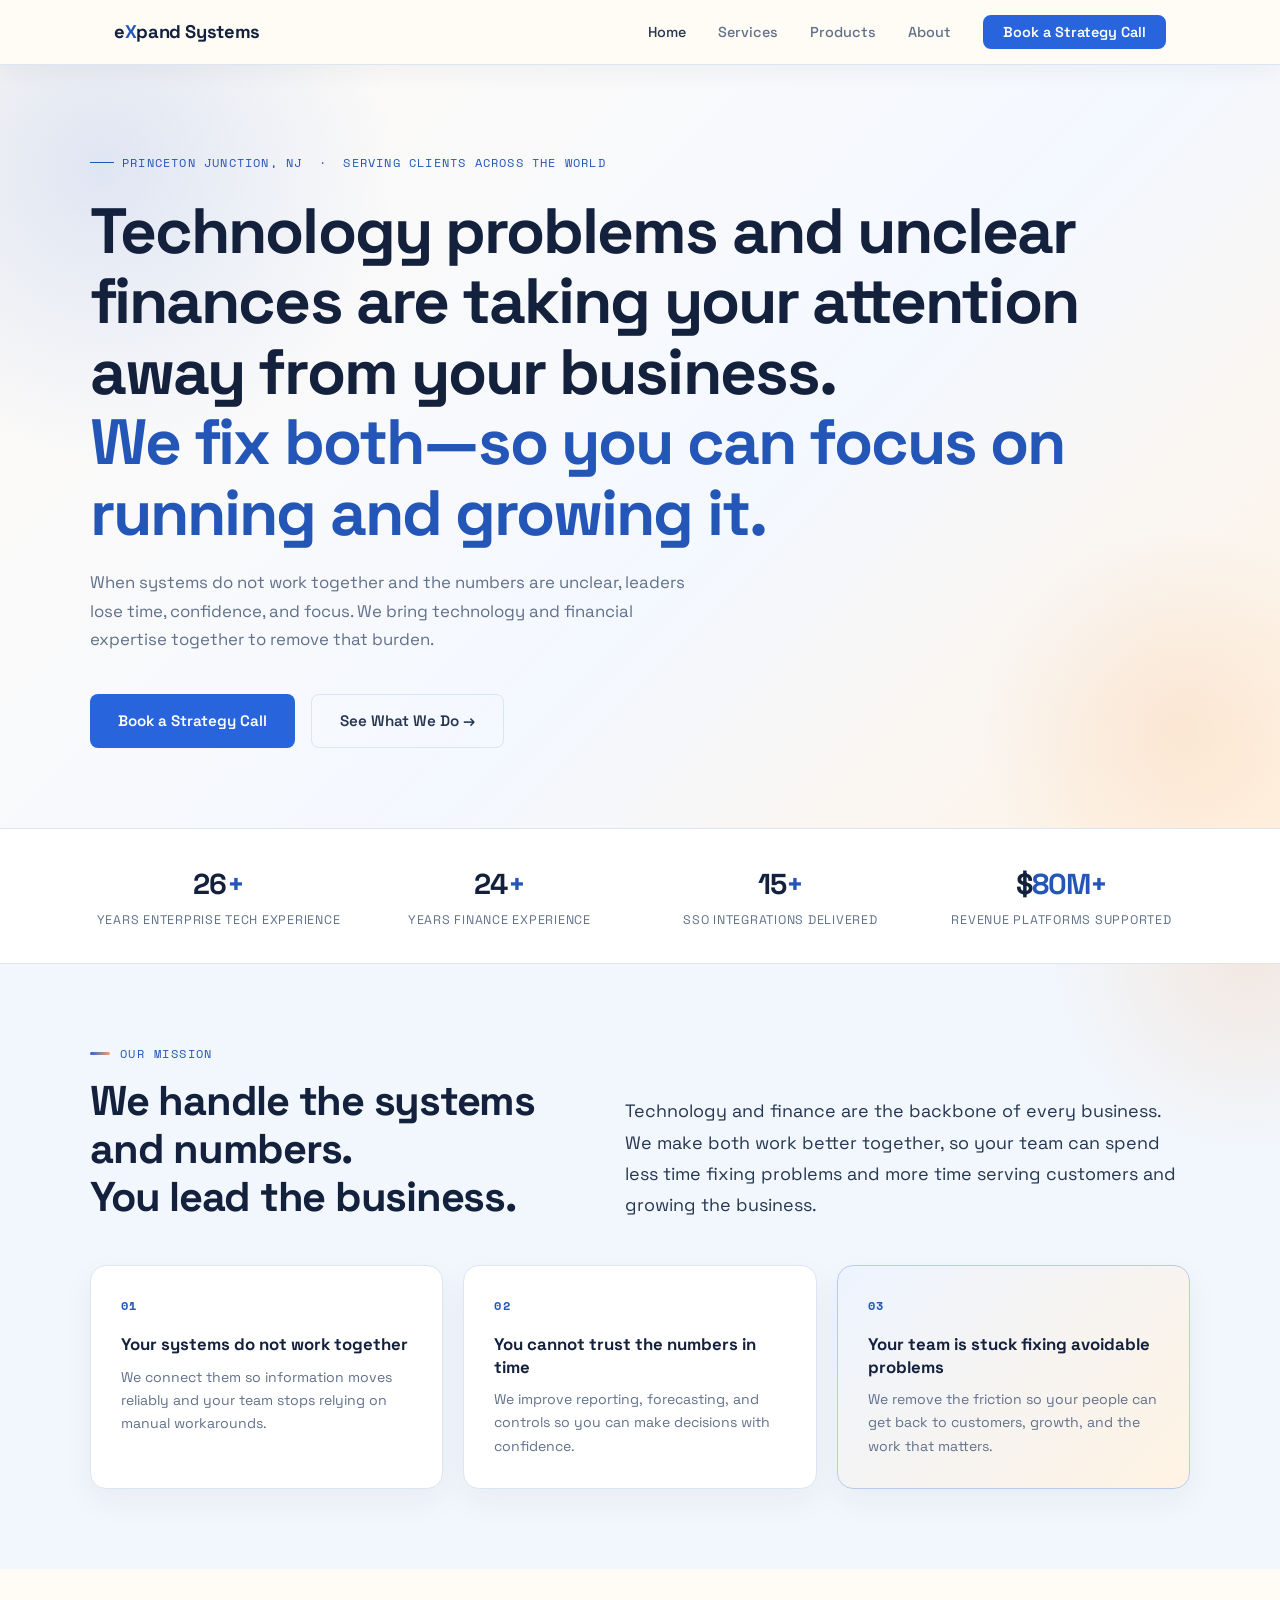
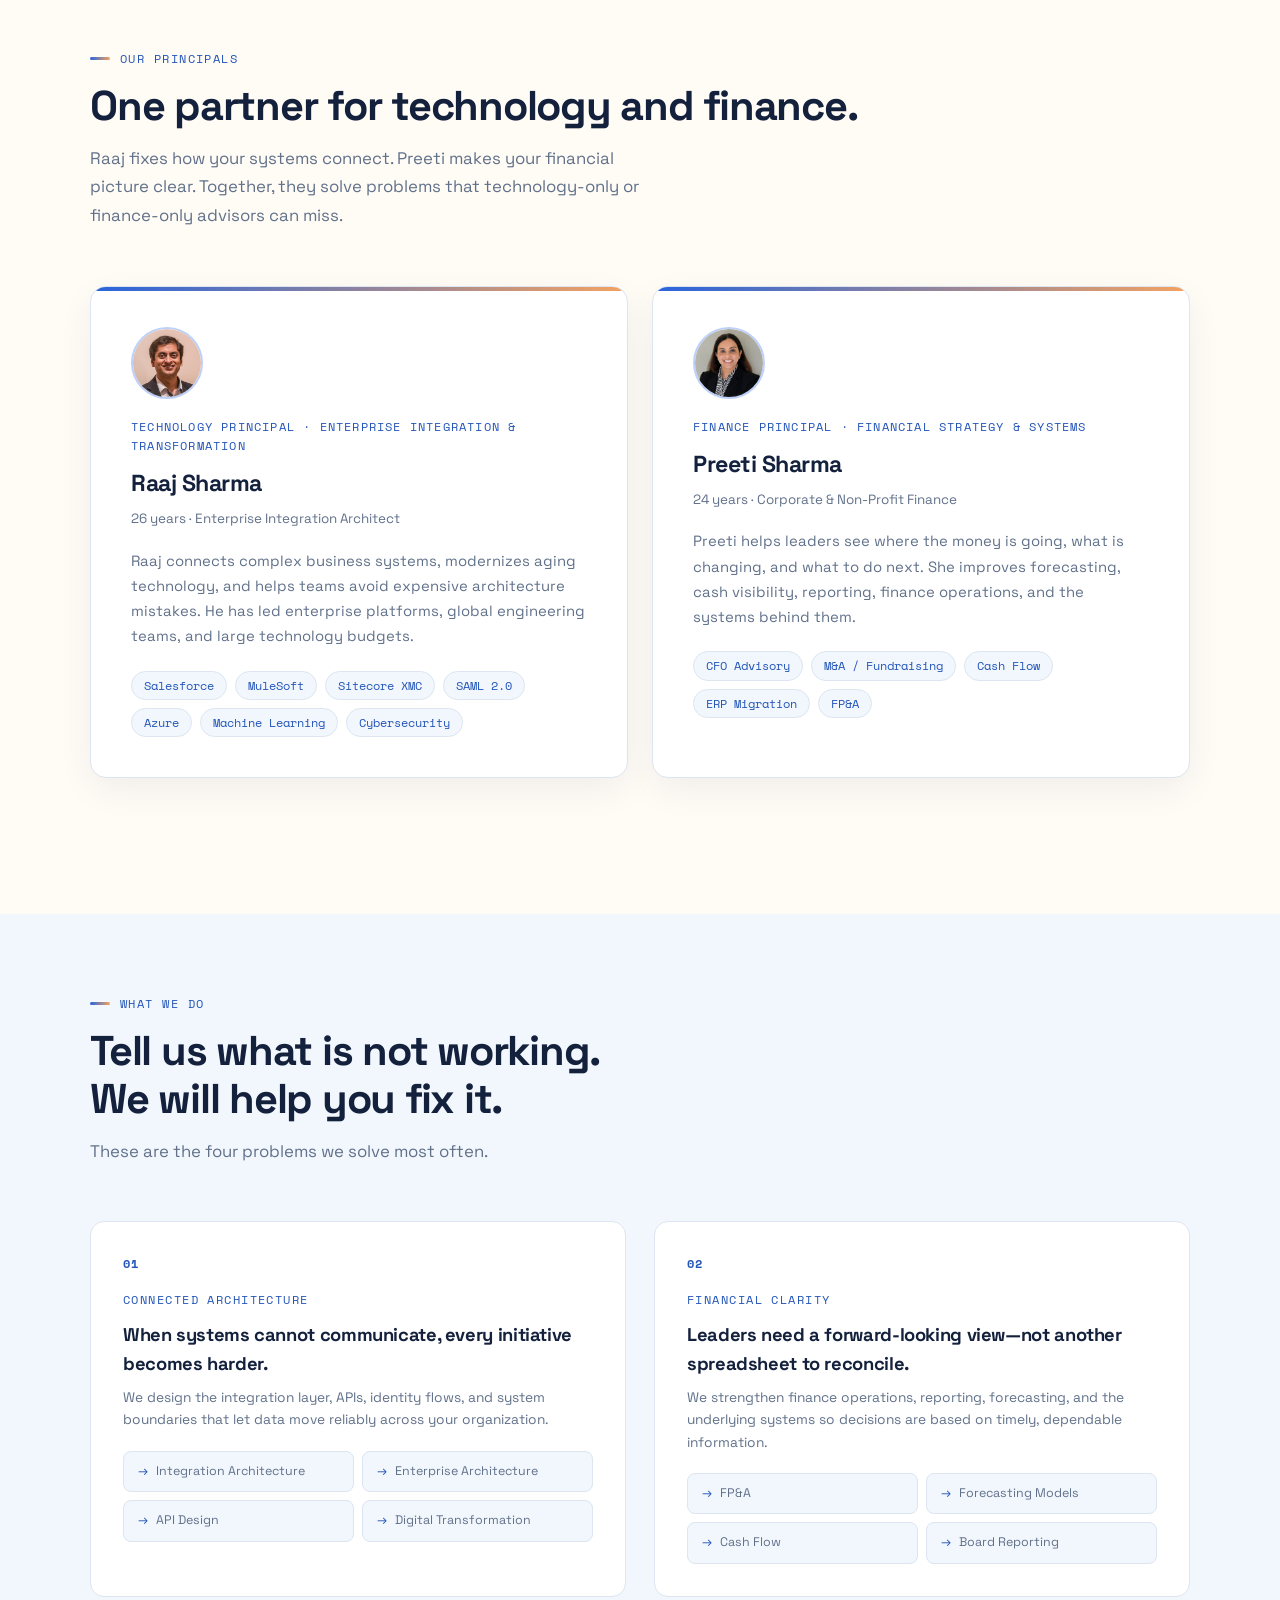
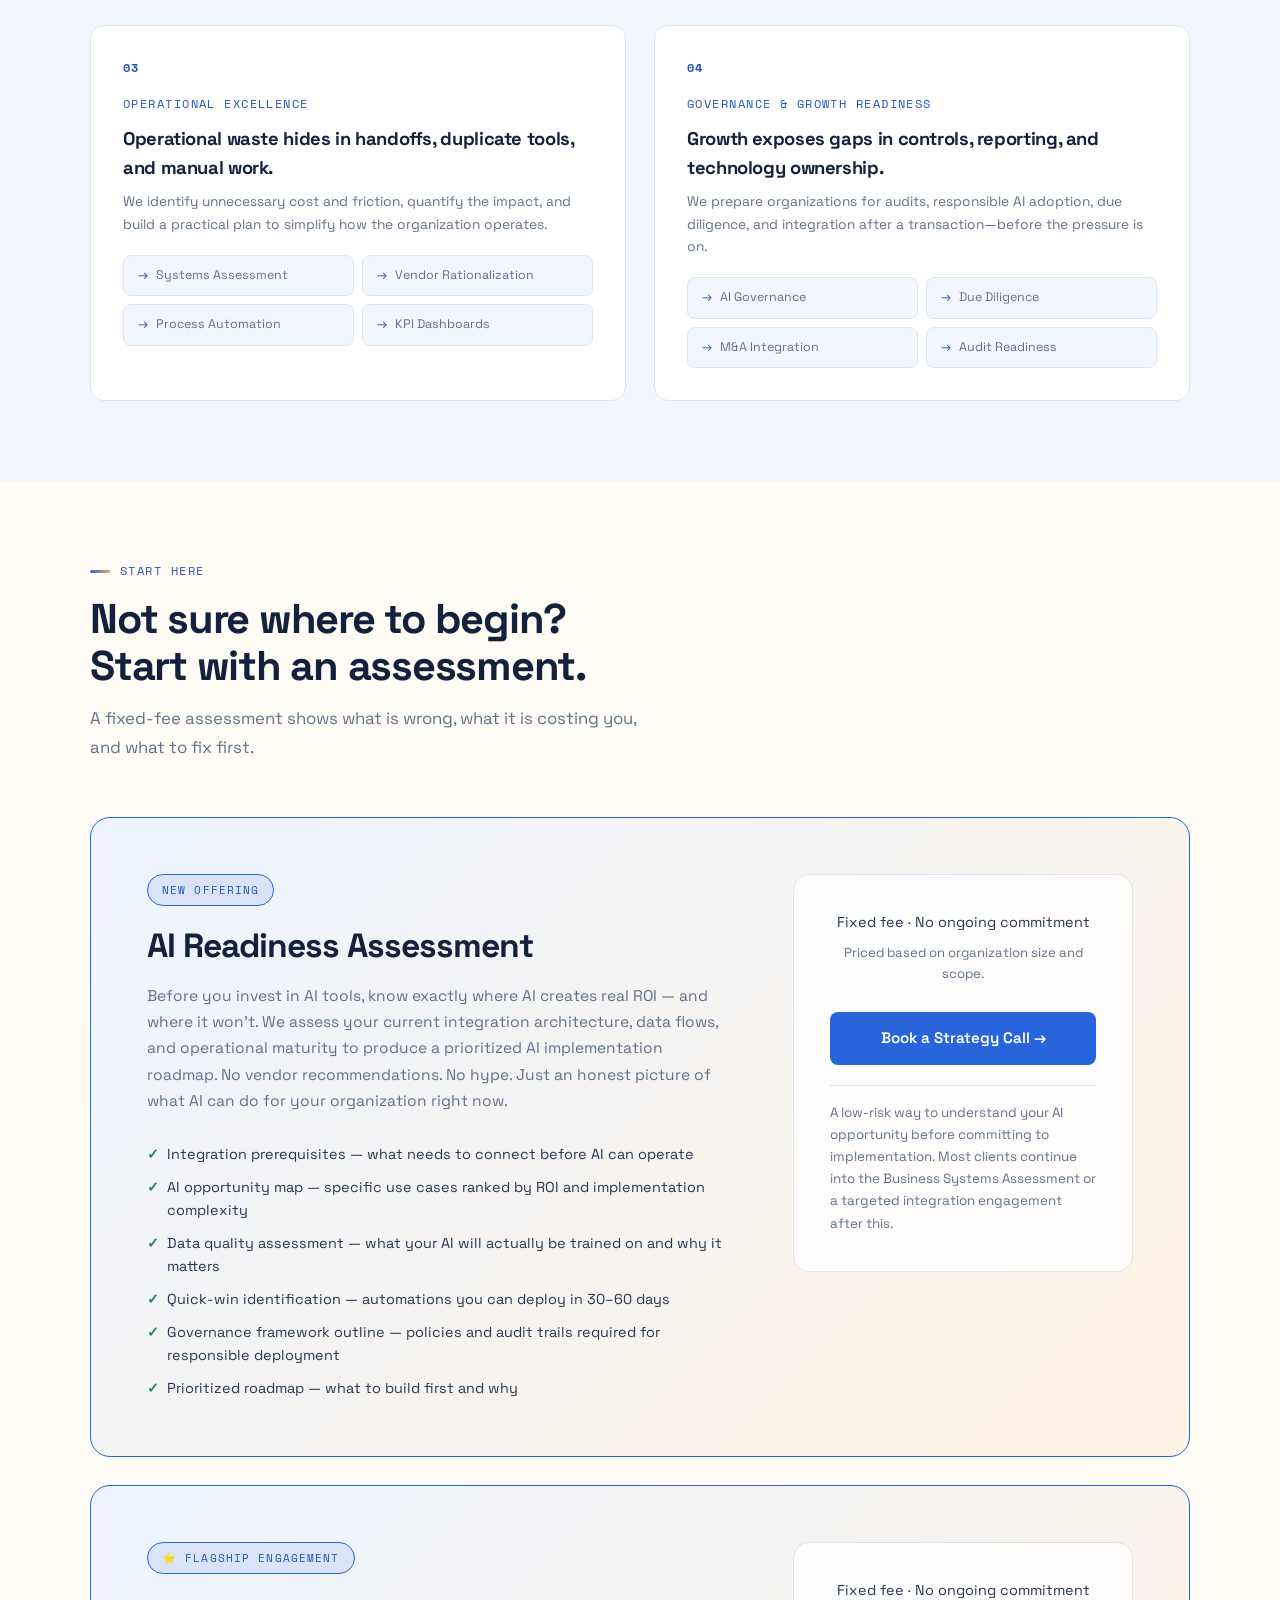
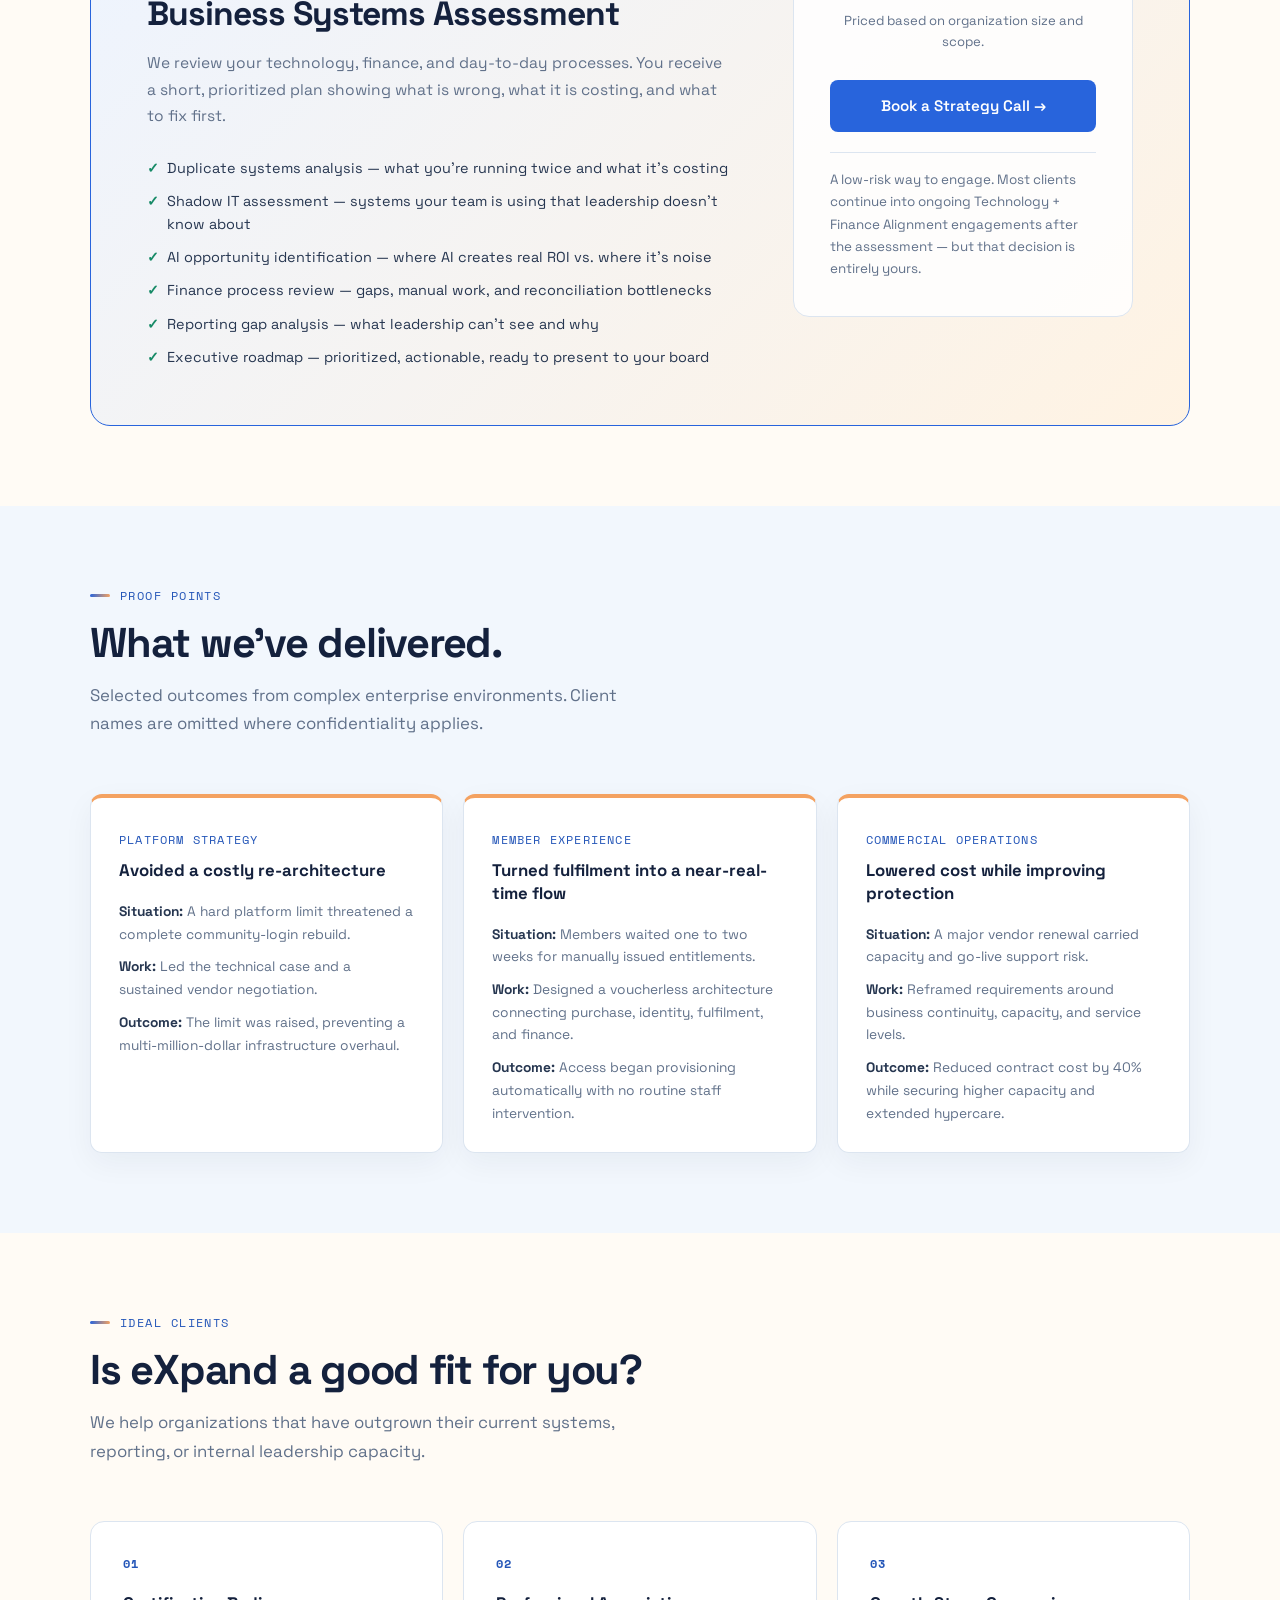
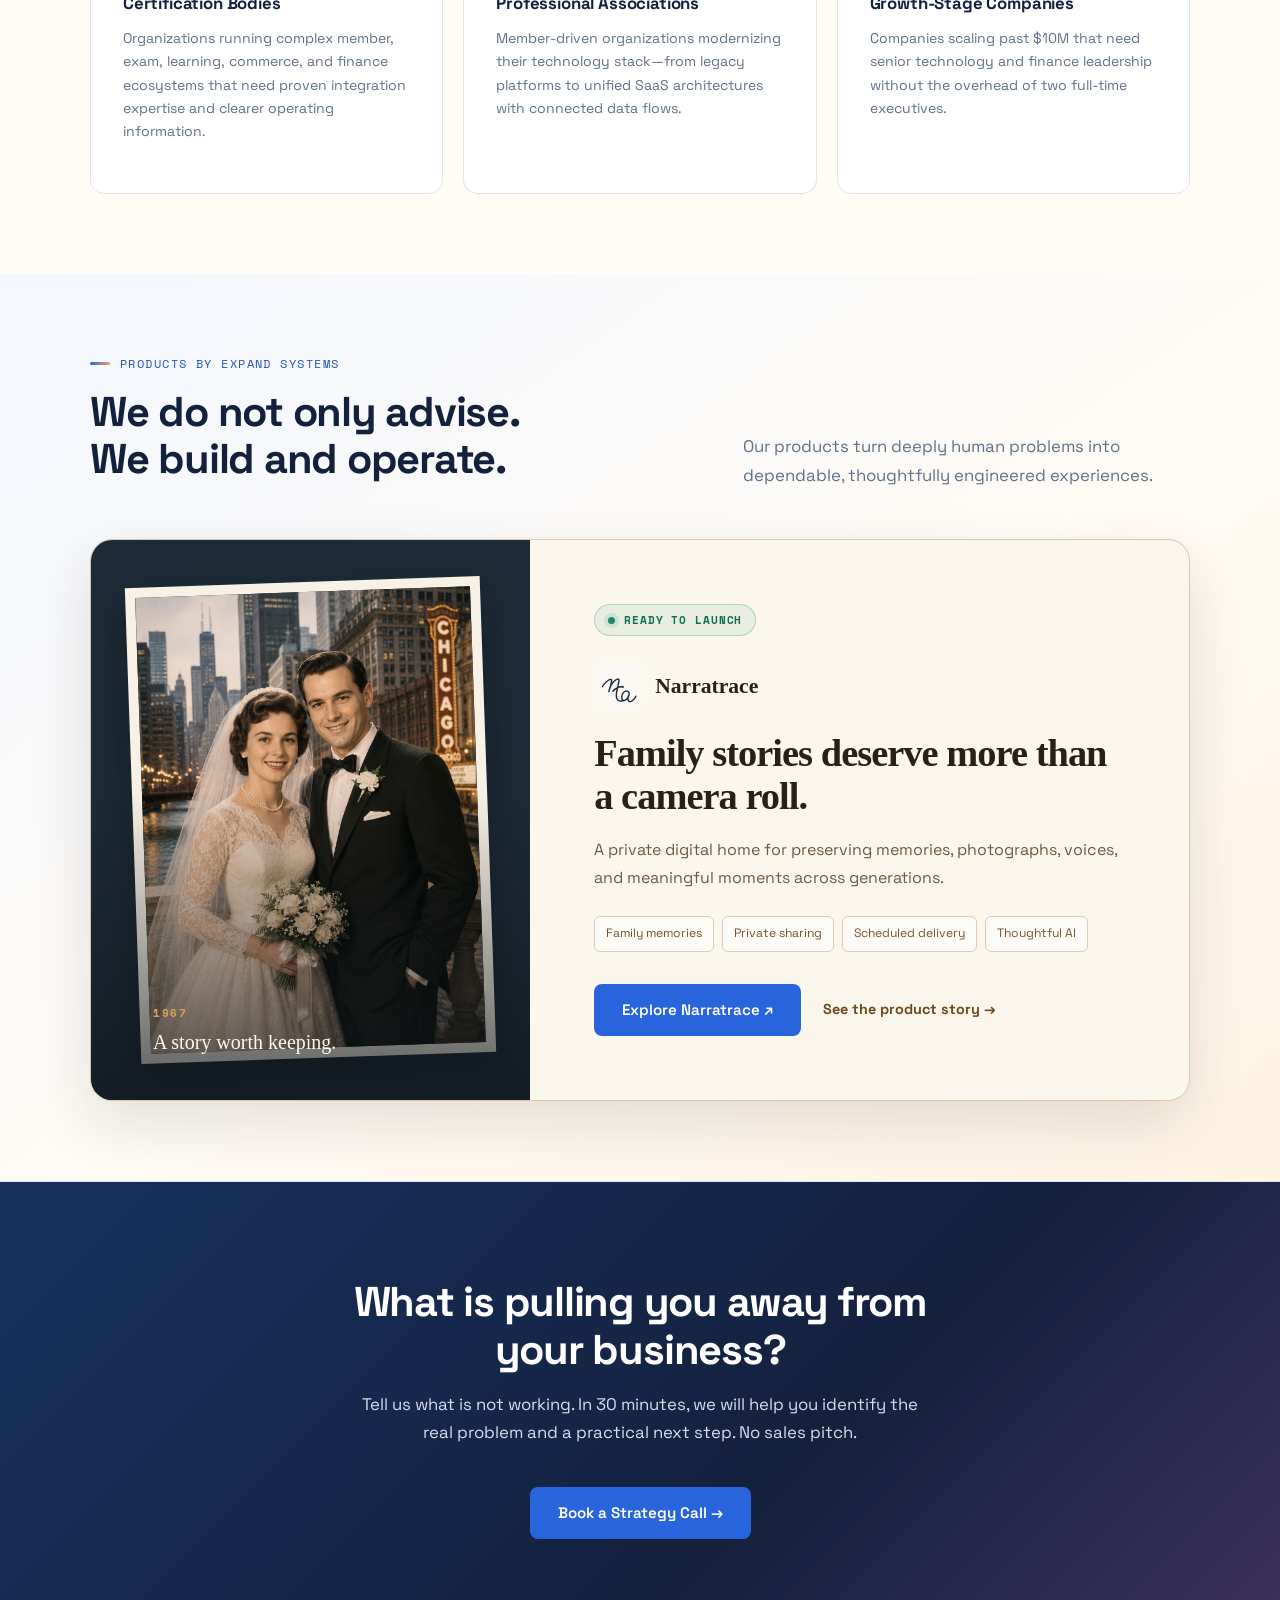
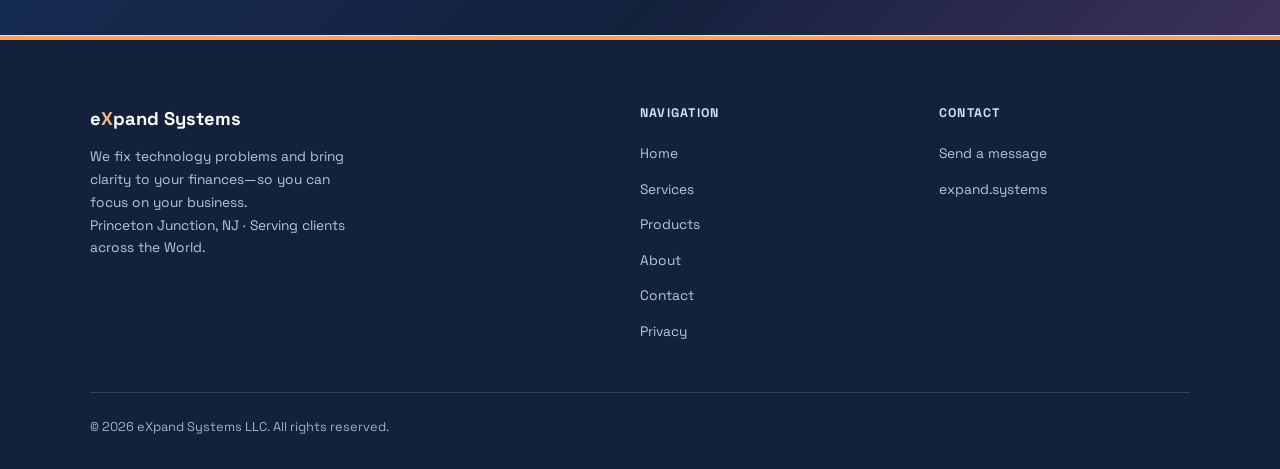
==== index.html @ 39ef9d9c "Add Narratrace product showcase" ====
<!DOCTYPE html>
<html lang="en">
<head>
  <meta charset="UTF-8" />
  <meta name="viewport" content="width=device-width, initial-scale=1.0" />
  <title>eXpand Systems — Technology + Finance. Systems that work.</title>
  <meta name="description" content="Disconnected technology and unclear finances cost time, money, and focus. eXpand Systems fixes both so you can run and grow your business." />
  <link rel="canonical" href="https://expand.systems/" />
  <link rel="icon" type="image/png" href="images/favicon.png" />
  <meta property="og:type" content="website" />
  <meta property="og:url" content="https://expand.systems/" />
  <meta property="og:title" content="eXpand Systems — Technology + Finance. Systems that work." />
  <meta property="og:description" content="We strengthen the technology and financial backbone of your organization so you can focus on what your business does best." />
  <meta property="og:image" content="https://expand.systems/images/og-expand-systems.png" />
  <meta name="twitter:card" content="summary_large_image" />
  <meta name="twitter:title" content="eXpand Systems — Technology + Finance. Systems that work." />
  <meta name="twitter:description" content="We strengthen the technology and financial backbone of your organization so you can focus on what your business does best." />
  <meta name="twitter:image" content="https://expand.systems/images/og-expand-systems.png" />
  <link rel="preconnect" href="https://fonts.googleapis.com" />
  <link rel="preconnect" href="https://fonts.gstatic.com" crossorigin />
  <link href="https://fonts.googleapis.com/css2?family=Space+Grotesk:wght@300;400;500;600;700&family=Space+Mono:wght@400;700&display=swap" rel="stylesheet" />
  <link rel="stylesheet" href="style.css?v=20260803a" />
</head>
<body>

<!-- Nav -->
<nav>
  <div class="nav-inner">
    <a href="index.html" class="nav-logo">e<span>X</span>pand Systems</a>
    <ul class="nav-links" id="navLinks">
      <li><a href="index.html" class="active">Home</a></li>
      <li><a href="services.html">Services</a></li>
      <li><a href="products.html">Products</a></li>
      <li><a href="about.html">About</a></li>
      <li><a href="contact.html" class="nav-cta">Book a Strategy Call</a></li>
    </ul>
    <button class="nav-toggle" id="navToggle" type="button" aria-label="Open navigation" aria-expanded="false" aria-controls="navLinks"><span></span><span></span><span></span></button>
  </div>
</nav>

<!-- Hero -->
<section class="hero">
  <div class="hero-inner">
    <div class="hero-eyebrow">Princeton Junction, NJ &nbsp;·&nbsp; Serving clients across the World</div>
    <h1>Technology problems and unclear finances are taking your attention away from your business.<br><span class="accent">We fix both—so you can focus on running and growing it.</span></h1>
    <p class="hero-sub">
      When systems do not work together and the numbers are unclear, leaders lose time, confidence, and focus. We bring technology and financial expertise together to remove that burden.
    </p>
    <div class="hero-actions">
      <a href="contact.html" class="btn btn-primary">Book a Strategy Call</a>
      <a href="services.html" class="btn btn-outline">See What We Do →</a>
    </div>
  </div>
</section>

<!-- Stats -->
<div class="stats-bar">
  <div class="stats-inner">
    <div>
      <span class="stat-num">26<span>+</span></span>
      <span class="stat-label">Years Enterprise Tech Experience</span>
    </div>
    <div>
      <span class="stat-num">24<span>+</span></span>
      <span class="stat-label">Years Finance Experience</span>
    </div>
    <div>
      <span class="stat-num">15<span>+</span></span>
      <span class="stat-label">SSO Integrations Delivered</span>
    </div>
    <div>
      <span class="stat-num">$<span>80M+</span></span>
      <span class="stat-label">Revenue Platforms Supported</span>
    </div>
  </div>
</div>

<!-- Mission -->
<section class="section section-alt mission-section">
  <div class="container">
    <div class="mission-intro">
      <div>
        <div class="section-label">Our Mission</div>
        <h2 class="section-title">We handle the systems and numbers.<br>You lead the business.</h2>
      </div>
      <p class="mission-statement">Technology and finance are the backbone of every business. We make both work better together, so your team can spend less time fixing problems and more time serving customers and growing the business.</p>
    </div>

    <div class="mission-grid">
      <article class="mission-card">
        <span class="mission-number">01</span>
        <h3>Your systems do not work together</h3>
        <p>We connect them so information moves reliably and your team stops relying on manual workarounds.</p>
      </article>
      <article class="mission-card">
        <span class="mission-number">02</span>
        <h3>You cannot trust the numbers in time</h3>
        <p>We improve reporting, forecasting, and controls so you can make decisions with confidence.</p>
      </article>
      <article class="mission-card mission-card--outcome">
        <span class="mission-number">03</span>
        <h3>Your team is stuck fixing avoidable problems</h3>
        <p>We remove the friction so your people can get back to customers, growth, and the work that matters.</p>
      </article>
    </div>
  </div>
</section>

<!-- Who We Are -->
<section class="section">
  <div class="container">
    <div class="section-label">Our Principals</div>
    <h2 class="section-title">One partner for technology and finance.</h2>
    <p class="section-sub">Raaj fixes how your systems connect. Preeti makes your financial picture clear. Together, they solve problems that technology-only or finance-only advisors can miss.</p>

    <div class="principals-grid">
      <div class="principal-card">
        <img src="images/HS1.jpg" alt="Raaj Sharma" style="width:72px;height:72px;border-radius:50%;object-fit:cover;object-position:center top;border:2px solid rgba(37,99,235,0.3);margin-bottom:18px;display:block;" />
        <div class="principal-role">Technology Principal · Enterprise Integration &amp; Transformation</div>
        <div class="principal-name">Raaj Sharma</div>
        <div class="principal-years">26 years · Enterprise Integration Architect</div>
        <p class="principal-bio">
          Raaj connects complex business systems, modernizes aging technology, and helps teams avoid expensive architecture mistakes. He has led enterprise platforms, global engineering teams, and large technology budgets.
        </p>
        <div class="principal-tags">
          <span class="tag">Salesforce</span>
          <span class="tag">MuleSoft</span>
          <span class="tag">Sitecore XMC</span>
          <span class="tag">SAML 2.0</span>
          <span class="tag">Azure</span>
          <span class="tag">Machine Learning</span>
          <span class="tag">Cybersecurity</span>
        </div>
      </div>

      <div class="principal-card">
        <img src="images/Preeti.jpg" alt="Preeti Sharma" style="width:72px;height:72px;border-radius:50%;object-fit:cover;object-position:center top;border:2px solid rgba(37,99,235,0.3);margin-bottom:18px;display:block;" />
        <div class="principal-role">Finance Principal · Financial Strategy &amp; Systems</div>
        <div class="principal-name">Preeti Sharma</div>
        <div class="principal-years">24 years · Corporate &amp; Non-Profit Finance</div>
        <p class="principal-bio">
          Preeti helps leaders see where the money is going, what is changing, and what to do next. She improves forecasting, cash visibility, reporting, finance operations, and the systems behind them.
        </p>
        <div class="principal-tags">
          <span class="tag">CFO Advisory</span>
          <span class="tag">M&amp;A / Fundraising</span>
          <span class="tag">Cash Flow</span>
          <span class="tag">ERP Migration</span>
          <span class="tag">FP&amp;A</span>
        </div>
      </div>
    </div>
  </div>
</section>

<!-- Services -->
<section class="section section-alt">
  <div class="container">
    <div class="section-label">What We Do</div>
    <h2 class="section-title">Tell us what is not working.<br>We will help you fix it.</h2>
    <p class="section-sub">These are the four problems we solve most often.</p>

    <div class="services-grid services-grid--2col">
      <div class="service-card">
        <div class="service-icon service-index">01</div>
        <div class="service-category-label">Connected Architecture</div>
        <div class="service-category-title">When systems cannot communicate, every initiative becomes harder.</div>
        <p class="service-category-desc">We design the integration layer, APIs, identity flows, and system boundaries that let data move reliably across your organization.</p>
        <div class="service-sub-items">
          <div class="service-sub-item">Integration Architecture</div>
          <div class="service-sub-item">Enterprise Architecture</div>
          <div class="service-sub-item">API Design</div>
          <div class="service-sub-item">Digital Transformation</div>
        </div>
      </div>

      <div class="service-card">
        <div class="service-icon service-index">02</div>
        <div class="service-category-label">Financial Clarity</div>
        <div class="service-category-title">Leaders need a forward-looking view—not another spreadsheet to reconcile.</div>
        <p class="service-category-desc">We strengthen finance operations, reporting, forecasting, and the underlying systems so decisions are based on timely, dependable information.</p>
        <div class="service-sub-items">
          <div class="service-sub-item">FP&amp;A</div>
          <div class="service-sub-item">Forecasting Models</div>
          <div class="service-sub-item">Cash Flow</div>
          <div class="service-sub-item">Board Reporting</div>
        </div>
      </div>

      <div class="service-card">
        <div class="service-icon service-index">03</div>
        <div class="service-category-label">Operational Excellence</div>
        <div class="service-category-title">Operational waste hides in handoffs, duplicate tools, and manual work.</div>
        <p class="service-category-desc">We identify unnecessary cost and friction, quantify the impact, and build a practical plan to simplify how the organization operates.</p>
        <div class="service-sub-items">
          <div class="service-sub-item">Systems Assessment</div>
          <div class="service-sub-item">Vendor Rationalization</div>
          <div class="service-sub-item">Process Automation</div>
          <div class="service-sub-item">KPI Dashboards</div>
        </div>
      </div>

      <div class="service-card">
        <div class="service-icon service-index">04</div>
        <div class="service-category-label">Governance &amp; Growth Readiness</div>
        <div class="service-category-title">Growth exposes gaps in controls, reporting, and technology ownership.</div>
        <p class="service-category-desc">We prepare organizations for audits, responsible AI adoption, due diligence, and integration after a transaction—before the pressure is on.</p>
        <div class="service-sub-items">
          <div class="service-sub-item">AI Governance</div>
          <div class="service-sub-item">Due Diligence</div>
          <div class="service-sub-item">M&amp;A Integration</div>
          <div class="service-sub-item">Audit Readiness</div>
        </div>
      </div>
    </div>
  </div>
</section>

<!-- Flagship Services -->
<section class="section">
  <div class="container">
    <div class="section-label">Start Here</div>
    <h2 class="section-title">Not sure where to begin?<br>Start with an assessment.</h2>
    <p class="section-sub">A fixed-fee assessment shows what is wrong, what it is costing you, and what to fix first.</p>

    <!-- AI Readiness Assessment -->
    <div class="flagship-card" style="margin-bottom: 28px;">
      <div>
        <div class="flagship-badge">New Offering</div>
        <div class="flagship-title">AI Readiness Assessment</div>
        <p class="flagship-desc">Before you invest in AI tools, know exactly where AI creates real ROI — and where it won't. We assess your current integration architecture, data flows, and operational maturity to produce a prioritized AI implementation roadmap. No vendor recommendations. No hype. Just an honest picture of what AI can do for your organization right now.</p>
        <ul class="flagship-deliverables">
          <li>Integration prerequisites — what needs to connect before AI can operate</li>
          <li>AI opportunity map — specific use cases ranked by ROI and implementation complexity</li>
          <li>Data quality assessment — what your AI will actually be trained on and why it matters</li>
          <li>Quick-win identification — automations you can deploy in 30–60 days</li>
          <li>Governance framework outline — policies and audit trails required for responsible deployment</li>
          <li>Prioritized roadmap — what to build first and why</li>
        </ul>
      </div>
      <div class="flagship-cta-box">
        <div class="flagship-price-label" style="font-size:.9rem;margin-bottom:8px;color:var(--text);">Fixed fee · No ongoing commitment</div>
        <div class="flagship-price-label" style="margin-bottom:28px;">Priced based on organization size and scope.</div>
        <a href="contact.html" class="btn btn-primary" style="width:100%;justify-content:center;">Book a Strategy Call →</a>
        <p class="flagship-purpose">A low-risk way to understand your AI opportunity before committing to implementation. Most clients continue into the Business Systems Assessment or a targeted integration engagement after this.</p>
      </div>
    </div>

    <!-- Business Systems Assessment -->
    <div class="flagship-card">
      <div>
        <div class="flagship-badge">⭐ Flagship Engagement</div>
        <div class="flagship-title">Business Systems Assessment</div>
        <p class="flagship-desc">We review your technology, finance, and day-to-day processes. You receive a short, prioritized plan showing what is wrong, what it is costing, and what to fix first.</p>
        <ul class="flagship-deliverables">
          <li>Duplicate systems analysis — what you're running twice and what it's costing</li>
          <li>Shadow IT assessment — systems your team is using that leadership doesn't know about</li>
          <li>AI opportunity identification — where AI creates real ROI vs. where it's noise</li>
          <li>Finance process review — gaps, manual work, and reconciliation bottlenecks</li>
          <li>Reporting gap analysis — what leadership can't see and why</li>
          <li>Executive roadmap — prioritized, actionable, ready to present to your board</li>
        </ul>
      </div>
      <div class="flagship-cta-box">
        <div class="flagship-price-label" style="font-size:.9rem;margin-bottom:8px;color:var(--text);">Fixed fee · No ongoing commitment</div>
        <div class="flagship-price-label" style="margin-bottom:28px;">Priced based on organization size and scope.</div>
        <a href="contact.html" class="btn btn-primary" style="width:100%;justify-content:center;">Book a Strategy Call →</a>
        <p class="flagship-purpose">A low-risk way to engage. Most clients continue into ongoing Technology + Finance Alignment engagements after the assessment — but that decision is entirely yours.</p>
      </div>
    </div>
  </div>
</section>

<!-- Proof Points -->
<section class="section section-alt">
  <div class="container">
    <div class="section-label">Proof Points</div>
    <h2 class="section-title">What we've delivered.</h2>
    <p class="section-sub">Selected outcomes from complex enterprise environments. Client names are omitted where confidentiality applies.</p>

    <div class="case-study-grid">
      <article class="case-study">
        <span class="case-label">Platform Strategy</span>
        <h3>Avoided a costly re-architecture</h3>
        <p><strong>Situation:</strong> A hard platform limit threatened a complete community-login rebuild.</p>
        <p><strong>Work:</strong> Led the technical case and a sustained vendor negotiation.</p>
        <p><strong>Outcome:</strong> The limit was raised, preventing a multi-million-dollar infrastructure overhaul.</p>
      </article>
      <article class="case-study">
        <span class="case-label">Member Experience</span>
        <h3>Turned fulfilment into a near-real-time flow</h3>
        <p><strong>Situation:</strong> Members waited one to two weeks for manually issued entitlements.</p>
        <p><strong>Work:</strong> Designed a voucherless architecture connecting purchase, identity, fulfilment, and finance.</p>
        <p><strong>Outcome:</strong> Access began provisioning automatically with no routine staff intervention.</p>
      </article>
      <article class="case-study">
        <span class="case-label">Commercial Operations</span>
        <h3>Lowered cost while improving protection</h3>
        <p><strong>Situation:</strong> A major vendor renewal carried capacity and go-live support risk.</p>
        <p><strong>Work:</strong> Reframed requirements around business continuity, capacity, and service levels.</p>
        <p><strong>Outcome:</strong> Reduced contract cost by 40% while securing higher capacity and extended hypercare.</p>
      </article>
    </div>
  </div>
</section>

<!-- Who We Work With -->
<section class="section">
  <div class="container">
    <div class="section-label">Ideal Clients</div>
    <h2 class="section-title">Is eXpand a good fit for you?</h2>
    <p class="section-sub">We help organizations that have outgrown their current systems, reporting, or internal leadership capacity.</p>

    <div class="services-grid">
      <div class="service-card">
        <div class="service-icon service-index">01</div>
        <div class="service-title">Certification Bodies</div>
        <p class="service-desc">Organizations running complex member, exam, learning, commerce, and finance ecosystems that need proven integration expertise and clearer operating information.</p>
      </div>
      <div class="service-card">
        <div class="service-icon service-index">02</div>
        <div class="service-title">Professional Associations</div>
        <p class="service-desc">Member-driven organizations modernizing their technology stack—from legacy platforms to unified SaaS architectures with connected data flows.</p>
      </div>
      <div class="service-card">
        <div class="service-icon service-index">03</div>
        <div class="service-title">Growth-Stage Companies</div>
        <p class="service-desc">Companies scaling past $10M that need senior technology and finance leadership without the overhead of two full-time executives.</p>
      </div>
    </div>
  </div>
</section>

<!-- Products -->
<section class="section product-preview-section">
  <div class="container">
    <div class="product-preview-heading">
      <div>
        <div class="section-label">Products by eXpand Systems</div>
        <h2 class="section-title">We do not only advise.<br>We build and operate.</h2>
      </div>
      <p class="section-sub">Our products turn deeply human problems into dependable, thoughtfully engineered experiences.</p>
    </div>
    <article class="narratrace-preview">
      <div class="narratrace-preview-visual" aria-hidden="true">
        <img src="images/narratrace-family-memory.png" alt="" />
        <div class="memory-note"><span>1967</span>A story worth keeping.</div>
      </div>
      <div class="narratrace-preview-copy">
        <div class="product-status"><span></span>Ready to launch</div>
        <div class="narratrace-lockup"><img src="images/narratrace-brand-mark.png" alt="" /><span>Narratrace</span></div>
        <h3>Family stories deserve more than a camera roll.</h3>
        <p>A private digital home for preserving memories, photographs, voices, and meaningful moments across generations.</p>
        <div class="product-tags"><span>Family memories</span><span>Private sharing</span><span>Scheduled delivery</span><span>Thoughtful AI</span></div>
        <div class="product-actions">
          <a class="btn btn-primary" href="https://www.getnarratrace.com/" target="_blank" rel="noopener noreferrer">Explore Narratrace ↗</a>
          <a class="product-story-link" href="products.html">See the product story →</a>
        </div>
      </div>
    </article>
  </div>
</section>

<!-- CTA -->
<section class="cta-band">
  <div class="container">
    <h2 class="section-title">What is pulling you away from your business?</h2>
    <p class="section-sub">Tell us what is not working. In 30 minutes, we will help you identify the real problem and a practical next step. No sales pitch.</p>
    <a href="contact.html" class="btn btn-primary">Book a Strategy Call →</a>
  </div>
</section>

<!-- Footer -->
<footer>
  <div class="container">
    <div class="footer-grid">
      <div class="footer-brand">
        <div class="footer-logo">e<span>X</span>pand Systems</div>
        <p>We fix technology problems and bring clarity to your finances—so you can focus on your business.<br>Princeton Junction, NJ · Serving clients across the World.</p>
      </div>
      <div class="footer-col">
        <h3>Navigation</h3>
        <ul>
          <li><a href="index.html">Home</a></li>
          <li><a href="services.html">Services</a></li>
          <li><a href="products.html">Products</a></li>
          <li><a href="about.html">About</a></li>
          <li><a href="contact.html">Contact</a></li>
          <li><a href="privacy.html">Privacy</a></li>
        </ul>
      </div>
      <div class="footer-col">
        <h3>Contact</h3>
        <ul>
          <li><a href="contact.html">Send a message</a></li>
          <li><a href="https://expand.systems">expand.systems</a></li>
        </ul>
      </div>
    </div>
    <div class="footer-bottom">
      <span>© 2026 eXpand Systems LLC. All rights reserved.</span>
    </div>
  </div>
</footer>

<script src="/site.js" defer></script>
</body>
</html>
---- style.css ----
/* ── eXpand Systems — Dark Mode Redesign ── */
@import url('https://fonts.googleapis.com/css2?family=Space+Grotesk:wght@300;400;500;600;700&family=Space+Mono:wght@400;700&display=swap');

:root {
  --bg:         #FFFBF5;
  --bg-card:    #FFFFFF;
  --bg-light:   #F2F7FD;
  --navy:       #14213D;
  --blue:       #2864DC;
  --blue-light: #2456B8;
  --blue-glow:  rgba(40, 100, 220, 0.11);
  --text:       #263650;
  --muted:      #61718A;
  --border:     #DCE5F0;
  --white:      #14213D;
  --green:      #168A66;
  --warm:       #F4A261;
  --warm-light: #FFF1DF;
}

*, *::before, *::after { box-sizing: border-box; margin: 0; padding: 0; }
html { scroll-behavior: smooth; }
body {
  font-family: 'Space Grotesk', sans-serif;
  background: var(--bg);
  color: var(--text);
  font-size: 16px;
  line-height: 1.6;
  -webkit-font-smoothing: antialiased;
}
a { color: var(--blue-light); text-decoration: none; transition: color .2s; }
a:hover { color: var(--white); }
a:focus-visible, button:focus-visible, input:focus-visible, textarea:focus-visible, select:focus-visible { outline: 3px solid var(--blue-light); outline-offset: 3px; }
img { max-width: 100%; display: block; }
ul { list-style: none; }

/* ── Ticker ── */
.ticker-wrap {
  background: var(--bg-card);
  border-bottom: 1px solid var(--border);
  overflow: hidden;
  padding: 10px 0;
  white-space: nowrap;
}
.ticker-track {
  display: inline-flex;
  animation: ticker 50s linear infinite;
}
.ticker-track span {
  display: inline-block;
  padding: 0 28px;
  font-family: 'Space Mono', monospace;
  font-size: .75rem;
  color: var(--blue-light);
  letter-spacing: .04em;
  text-transform: uppercase;
}
.ticker-track span::after { content: '·'; margin-left: 28px; color: var(--border); }
@keyframes ticker { 0% { transform: translateX(0); } 100% { transform: translateX(-50%); } }

/* ── Nav ── */
nav {
  position: sticky; top: 0; z-index: 100;
  background: rgba(255,251,245,.94);
  backdrop-filter: blur(12px);
  border-bottom: 1px solid var(--border);
  box-shadow: 0 6px 24px rgba(20,33,61,.05);
}
.nav-inner {
  max-width: 1100px; margin: 0 auto; padding: 0 24px;
  height: 64px; display: flex; align-items: center; justify-content: space-between;
}
.nav-logo { font-weight: 700; font-size: 1.15rem; color: var(--white); letter-spacing: -.02em; }
.nav-logo span { color: var(--blue-light); }
.nav-links { display: flex; gap: 32px; align-items: center; }
.nav-links a { color: var(--muted); font-size: .9rem; font-weight: 500; }
.nav-links a:hover, .nav-links a.active { color: var(--text); }
.nav-cta { background: var(--blue); color: #FFFFFF !important; padding: 8px 20px; border-radius: 8px; font-weight: 600 !important; }
.nav-cta:hover { background: #1F50B8 !important; color: #FFFFFF !important; }
.nav-toggle { display: none; flex-direction: column; gap: 5px; cursor: pointer; border: 0; background: transparent; padding: 8px; }
.nav-toggle span { display: block; width: 24px; height: 2px; background: var(--text); border-radius: 2px; }

/* ── Hero ── */
.hero {
  min-height: 78vh; display: flex; align-items: center;
  padding: 80px 24px; position: relative; overflow: hidden;
  background: linear-gradient(135deg, #FFFBF5 0%, #F4F8FF 58%, #FFF3E3 100%);
}
.hero::before {
  content: ''; position: absolute; top: -200px; left: -200px;
  width: 600px; height: 600px;
  background: radial-gradient(circle, rgba(40,100,220,.14) 0%, transparent 70%);
  pointer-events: none;
}
.hero::after {
  content: ''; position: absolute; bottom: -100px; right: -100px;
  width: 400px; height: 400px;
  background: radial-gradient(circle, rgba(244,162,97,.17) 0%, transparent 70%);
  pointer-events: none;
}
.hero-inner { max-width: 1100px; margin: 0 auto; width: 100%; position: relative; z-index: 1; }
.hero-eyebrow {
  display: inline-flex; align-items: center; gap: 8px;
  font-family: 'Space Mono', monospace; font-size: .75rem;
  color: var(--blue-light); text-transform: uppercase; letter-spacing: .1em; margin-bottom: 24px;
}
.hero-eyebrow::before { content: ''; display: block; width: 24px; height: 1px; background: var(--blue-light); }
.hero h1 { font-size: clamp(2.4rem,5vw,4rem); font-weight: 700; line-height: 1.1; letter-spacing: -.03em; color: var(--white); margin-bottom: 20px; }
.hero h1 .accent { color: var(--blue-light); }
.hero-typing { font-size: clamp(1rem,2vw,1.3rem); color: var(--muted); margin-bottom: 28px; min-height: 2em; }
.hero-typing .typed { color: var(--blue-light); font-weight: 600; }
.cursor { animation: blink .7s infinite; }
@keyframes blink { 0%,100% { opacity:1; } 50% { opacity:0; } }
.hero-sub { font-size: 1.05rem; color: var(--muted); max-width: 600px; line-height: 1.7; margin-bottom: 40px; }
.hero-actions { display: flex; gap: 16px; flex-wrap: wrap; }

/* ── Buttons ── */
.btn {
  display: inline-flex; align-items: center; gap: 8px;
  padding: 14px 28px; border-radius: 8px; font-weight: 600;
  font-size: .95rem; font-family: 'Space Grotesk', sans-serif;
  cursor: pointer; border: none; transition: all .2s; text-decoration: none;
}
.btn-primary { background: var(--blue); color: #FFFFFF; }
.btn-primary:hover { background: #1F50B8; transform: translateY(-2px); box-shadow: 0 8px 24px rgba(40,100,220,.24); color: #FFFFFF; }
.btn-outline { background: transparent; color: var(--text); border: 1px solid var(--border); }
.btn-outline:hover { border-color: var(--blue-light); color: var(--blue-light); transform: translateY(-2px); }

/* ── Stats Bar ── */
.stats-bar { border-top: 1px solid var(--border); border-bottom: 1px solid var(--border); background: #FFFFFF; padding: 32px 24px; }
.stats-inner { max-width: 1100px; margin: 0 auto; display: grid; grid-template-columns: repeat(4,1fr); gap: 24px; text-align: center; }
.stat-num { font-size: 1.8rem; font-weight: 700; color: var(--white); letter-spacing: -.03em; display: block; }
.stat-num span { color: var(--blue-light); }
.stat-label { font-size: .78rem; color: var(--muted); text-transform: uppercase; letter-spacing: .06em; margin-top: 4px; display: block; }

/* ── Sections ── */
.section { padding: 80px 24px; }
.section-alt { background: var(--bg-light); }
.container { max-width: 1100px; margin: 0 auto; }
.section-label {
  font-family: 'Space Mono', monospace; font-size: .75rem;
  color: var(--blue-light); text-transform: uppercase; letter-spacing: .12em;
  margin-bottom: 14px; display: flex; align-items: center; gap: 10px;
}
.section-label::before { content: ''; display: block; width: 20px; height: 3px; border-radius: 3px; background: linear-gradient(90deg,var(--blue),var(--warm)); }
.section-title { font-size: clamp(1.8rem,3.5vw,2.6rem); font-weight: 700; letter-spacing: -.03em; color: var(--white); margin-bottom: 14px; line-height: 1.15; }
.section-sub { font-size: 1.05rem; color: var(--muted); max-width: 560px; line-height: 1.7; margin-bottom: 56px; }

/* ── Mission ── */
.mission-section { position: relative; overflow: hidden; }
.mission-section::after {
  content: ''; position: absolute; width: 420px; height: 420px; right: -180px; top: -220px;
  border-radius: 50%; background: radial-gradient(circle, rgba(244,162,97,.18), rgba(244,162,97,0) 68%); pointer-events: none;
}
.mission-intro { display: grid; grid-template-columns: .9fr 1.1fr; gap: 72px; align-items: end; margin-bottom: 44px; }
.mission-intro .section-title { margin-bottom: 0; }
.mission-statement { color: var(--text); font-size: 1.12rem; line-height: 1.75; max-width: 610px; }
.mission-grid { display: grid; grid-template-columns: repeat(3,1fr); gap: 20px; position: relative; z-index: 1; }
.mission-card { background: #FFFFFF; border: 1px solid var(--border); border-radius: 16px; padding: 30px; box-shadow: 0 12px 32px rgba(20,33,61,.05); }
.mission-card--outcome { background: linear-gradient(135deg, #EDF4FF 0%, #FFF3E3 100%); border-color: #B8CBEF; }
.mission-number { display: block; font-family: 'Space Mono', monospace; color: var(--blue-light); font-size: .75rem; font-weight: 700; letter-spacing: .1em; margin-bottom: 18px; }
.mission-card h3 { color: var(--white); font-size: 1.05rem; line-height: 1.35; margin-bottom: 10px; }
.mission-card p { color: var(--muted); font-size: .88rem; line-height: 1.65; }

/* ── Principals ── */
.principals-grid { display: grid; grid-template-columns: 1fr 1fr; gap: 24px; margin-bottom: 56px; }
.principal-card {
  background: var(--bg-card); border: 1px solid var(--border); border-radius: 16px; padding: 40px;
  position: relative; overflow: hidden; transition: border-color .2s, transform .2s;
  box-shadow: 0 12px 36px rgba(20,33,61,.06);
}
.principal-card:hover { border-color: var(--blue); transform: translateY(-4px); }
.principal-card::before {
  content: ''; position: absolute; top: 0; left: 0; right: 0;
  height: 4px; background: linear-gradient(90deg, var(--blue), var(--warm));
}
.principal-role { font-family: 'Space Mono', monospace; font-size: .75rem; color: var(--blue-light); text-transform: uppercase; letter-spacing: .1em; margin-bottom: 10px; }
.principal-name { font-size: 1.45rem; font-weight: 700; color: var(--white); letter-spacing: -.02em; margin-bottom: 6px; }
.principal-years { font-size: .84rem; color: var(--muted); margin-bottom: 18px; }
.principal-bio { font-size: .93rem; color: var(--muted); line-height: 1.7; margin-bottom: 22px; }
.principal-tags { display: flex; flex-wrap: wrap; gap: 8px; }
.tag { background: var(--bg-light); border: 1px solid var(--border); color: var(--blue-light); font-size: .75rem; padding: 4px 12px; border-radius: 100px; font-family: 'Space Mono', monospace; }

/* ── Services Grid ── */
.services-grid { display: grid; grid-template-columns: repeat(3,1fr); gap: 20px; }
.services-grid--2col { grid-template-columns: repeat(2,1fr); gap: 28px; }
.services-grid--4col { grid-template-columns: repeat(4,1fr); gap: 16px; }
.service-card {
  background: #FFFFFF; border: 1px solid var(--border); border-radius: 14px; padding: 32px;
  transition: border-color .2s, transform .2s, box-shadow .2s;
}
.service-card:hover { border-color: #9ABAF4; transform: translateY(-4px); box-shadow: 0 16px 40px rgba(20,33,61,.1); }
.service-icon { font-size: 1.8rem; margin-bottom: 16px; }
.service-index, .section-number { font-family: 'Space Mono', monospace; color: var(--blue-light); font-size: .78rem; font-weight: 700; letter-spacing: .08em; }
.section-number { display: inline-flex; align-items: center; justify-content: center; width: 34px; height: 34px; margin-right: 10px; border: 1px solid var(--blue); border-radius: 50%; vertical-align: middle; }
.service-title { font-size: 1.05rem; font-weight: 700; color: var(--white); margin-bottom: 10px; letter-spacing: -.01em; }
.service-desc { font-size: .88rem; color: var(--muted); line-height: 1.65; margin-bottom: 18px; }
.service-items { display: flex; flex-direction: column; gap: 6px; }
.service-items li { font-size: .8rem; color: var(--muted); padding-left: 14px; position: relative; }
.service-items li::before { content: '→'; position: absolute; left: 0; color: var(--blue-light); }

/* ── Flagship Card ── */
.flagship-card {
  background: linear-gradient(135deg, #EDF4FF 0%, #FFF3E3 100%);
  border: 1px solid var(--blue);
  border-radius: 20px; padding: 56px;
  display: grid; grid-template-columns: 1fr 340px; gap: 64px; align-items: start;
}
.flagship-badge {
  display: inline-flex; align-items: center; gap: 8px;
  background: var(--blue-glow); border: 1px solid var(--blue);
  color: var(--blue-light); font-family: 'Space Mono', monospace;
  font-size: .7rem; text-transform: uppercase; letter-spacing: .1em;
  padding: 6px 14px; border-radius: 100px; margin-bottom: 20px;
}
.flagship-title { font-size: clamp(1.6rem,3vw,2.1rem); font-weight: 700; color: var(--white); letter-spacing: -.03em; margin-bottom: 16px; line-height: 1.2; }
.flagship-desc { font-size: .97rem; color: var(--muted); line-height: 1.7; margin-bottom: 28px; }
.flagship-deliverables { display: flex; flex-direction: column; gap: 10px; }
.flagship-deliverables li { font-size: .9rem; color: var(--text); padding-left: 20px; position: relative; }
.flagship-deliverables li::before { content: '✓'; position: absolute; left: 0; color: var(--green); font-weight: 700; }
.flagship-cta-box {
  background: rgba(255,255,255,.86); border: 1px solid var(--border);
  border-radius: 16px; padding: 36px; text-align: center;
}
.flagship-price { font-size: 2.4rem; font-weight: 700; color: var(--white); letter-spacing: -.03em; margin-bottom: 6px; }
.flagship-price-label { font-size: .82rem; color: var(--muted); margin-bottom: 28px; }
.flagship-purpose { font-size: .84rem; color: var(--muted); line-height: 1.65; margin-top: 20px; border-top: 1px solid var(--border); padding-top: 16px; text-align: left; }

/* ── Category service card ── */
.service-category-label { font-family: 'Space Mono', monospace; font-size: .75rem; color: var(--blue-light); text-transform: uppercase; letter-spacing: .12em; margin-bottom: 10px; }
.service-category-title { font-size: 1.15rem; font-weight: 700; color: var(--white); letter-spacing: -.02em; margin-bottom: 8px; }
.service-category-desc { font-size: .86rem; color: var(--muted); line-height: 1.6; margin-bottom: 20px; }
.service-sub-items { display: grid; grid-template-columns: 1fr 1fr; gap: 8px; }
.service-sub-item { background: var(--bg-light); border: 1px solid var(--border); border-radius: 8px; padding: 10px 14px; font-size: .78rem; color: var(--muted); display: flex; align-items: center; gap: 8px; }
.service-sub-item::before { content: '→'; color: var(--blue-light); flex-shrink: 0; }

/* ── Proof ── */
.proof-grid { display: grid; grid-template-columns: repeat(2,1fr); gap: 16px; }
.proof-item { background: var(--bg-card); border: 1px solid var(--border); border-left: 3px solid var(--blue); border-radius: 10px; padding: 24px 28px; font-size: .93rem; color: var(--muted); line-height: 1.6; }
.proof-item strong { color: var(--white); }
.case-study-grid { display: grid; grid-template-columns: repeat(3,1fr); gap: 20px; }
.case-study { background: var(--bg-card); border: 1px solid var(--border); border-top: 4px solid var(--warm); border-radius: 12px; padding: 28px; box-shadow: 0 10px 30px rgba(20,33,61,.05); }
.case-study h3, .leadership-value h3 { color: var(--white); font-size: 1.05rem; line-height: 1.35; margin: 8px 0 18px; }
.case-study p, .leadership-value p { color: var(--muted); font-size: .86rem; line-height: 1.65; margin-bottom: 10px; }
.case-study p:last-child, .leadership-value p:last-child { margin-bottom: 0; }
.case-study strong { color: var(--text); }
.case-label { font-family: 'Space Mono', monospace; color: var(--blue-light); font-size: .75rem; letter-spacing: .1em; text-transform: uppercase; }

/* ── CTA ── */
.cta-band { background: linear-gradient(135deg,#17315E 0%,#14213D 62%,#3D315A 100%); border-top: 1px solid var(--border); border-bottom: 1px solid var(--border); text-align: center; padding: 96px 24px; }
.cta-band .section-title { max-width: 600px; margin: 0 auto 16px; color: #FFFFFF; }
.cta-band .section-sub { margin: 0 auto 40px; color: #D5DEEC; }

/* ── Page Hero ── */
.page-hero { padding: 80px 24px 64px; background: linear-gradient(135deg,#F3F7FF 0%,#FFF8EE 100%); border-bottom: 1px solid var(--border); position: relative; overflow: hidden; }
.page-hero::before { content: ''; position: absolute; top: -150px; left: -150px; width: 400px; height: 400px; background: radial-gradient(circle,rgba(37,99,235,.12) 0%,transparent 70%); pointer-events: none; }
.page-hero .container { position: relative; z-index: 1; }
.page-hero .eyebrow { font-family: 'Space Mono', monospace; font-size: .72rem; color: var(--blue-light); text-transform: uppercase; letter-spacing: .12em; display: block; margin-bottom: 14px; }
.page-hero h1 { font-size: clamp(2rem,4vw,3rem); font-weight: 700; color: var(--white); letter-spacing: -.03em; margin-bottom: 14px; }
.page-hero p { font-size: 1.05rem; color: var(--muted); max-width: 560px; }

/* ── About Page ── */
.about-intro { display: grid; grid-template-columns: 1fr 340px; gap: 64px; align-items: start; margin-bottom: 80px; }
.about-text h2 { font-size: 1.8rem; font-weight: 700; color: var(--white); letter-spacing: -.02em; margin-bottom: 8px; }
.about-title { font-size: .85rem; color: var(--muted); margin-bottom: 24px; display: block; }
.about-text p { font-size: .95rem; color: var(--muted); line-height: 1.75; margin-bottom: 16px; }
.about-photo { border-radius: 18px; overflow: hidden; border: 5px solid #FFFFFF; background: var(--bg-card); min-height: 380px; display: flex; align-items: center; justify-content: center; box-shadow: 0 18px 44px rgba(20,33,61,.13); }
.about-photo img { width: 100%; height: 100%; object-fit: cover; }
.credentials { background: var(--bg-card); border: 1px solid var(--border); border-radius: 12px; padding: 28px; margin-top: 32px; }
.credentials h3 { font-size: 1rem; font-weight: 700; color: var(--white); margin-bottom: 16px; }
.cred-list { display: flex; flex-direction: column; gap: 10px; }
.cred-list li { font-size: .9rem; color: var(--muted); padding-left: 18px; position: relative; }
.cred-list li::before { content: '✓'; position: absolute; left: 0; color: var(--green); font-weight: 700; }
.leadership-value { display: grid; grid-template-columns: repeat(3,1fr); gap: 18px; margin: -28px 0 80px; }
.leadership-value > div { background: var(--bg-card); border: 1px solid var(--border); border-radius: 12px; padding: 24px; box-shadow: 0 10px 26px rgba(20,33,61,.05); }

/* ── Timeline ── */
.timeline { margin-top: 80px; }
.timeline h2 { font-size: 1.5rem; font-weight: 700; color: var(--white); letter-spacing: -.02em; margin-bottom: 40px; }
.timeline-item { display: grid; grid-template-columns: 150px 1fr; gap: 32px; padding-bottom: 40px; position: relative; }
.timeline-item::before { content: ''; position: absolute; top: 8px; left: 142px; bottom: 0; width: 1px; background: var(--border); }
.timeline-item:last-child::before { display: none; }
.timeline-date { font-family: 'Space Mono', monospace; font-size: .75rem; color: var(--blue-light); padding-top: 4px; text-align: right; }
.timeline-content { position: relative; padding-left: 24px; }
.timeline-content::before { content: ''; position: absolute; left: -5px; top: 6px; width: 10px; height: 10px; background: var(--warm); border-radius: 50%; border: 2px solid var(--bg); }
.timeline-content h3 { font-size: 1rem; font-weight: 700; color: var(--white); margin-bottom: 6px; }
.timeline-content p { font-size: .88rem; color: var(--muted); line-height: 1.65; }

/* ── Services Page ── */
.service-detail { background: var(--bg-card); border: 1px solid var(--border); border-radius: 16px; padding: 48px; margin-bottom: 24px; box-shadow: 0 12px 32px rgba(20,33,61,.05); }
.service-detail h2 { font-size: 1.45rem; font-weight: 700; color: var(--white); letter-spacing: -.02em; margin-bottom: 12px; }
.service-detail > p { font-size: .97rem; color: var(--muted); line-height: 1.7; margin-bottom: 32px; }
.service-list { display: grid; grid-template-columns: repeat(2,1fr); gap: 16px; }
.service-list-item { background: var(--bg-light); border: 1px solid var(--border); border-radius: 10px; padding: 20px 24px; }
.service-list-item h4 { font-size: .93rem; font-weight: 700; color: var(--white); margin-bottom: 6px; }
.service-list-item p { font-size: .84rem; color: var(--muted); line-height: 1.6; }

/* ── Contact ── */
.contact-grid { display: grid; grid-template-columns: 1fr 1.4fr; gap: 64px; }
.contact-info h2 { font-size: 1.5rem; font-weight: 700; color: var(--white); letter-spacing: -.02em; margin-bottom: 12px; }
.contact-info > p { font-size: .95rem; color: var(--muted); line-height: 1.7; margin-bottom: 32px; }
.contact-detail { display: flex; align-items: flex-start; gap: 16px; margin-bottom: 20px; }
.contact-icon { font-size: 1.2rem; margin-top: 2px; }
.contact-detail strong { display: block; font-size: .84rem; font-weight: 700; color: var(--white); margin-bottom: 2px; }
.contact-detail span { font-size: .88rem; color: var(--muted); }
.contact-form h3 { font-size: 1.15rem; font-weight: 700; color: var(--white); margin-bottom: 24px; }
.form-group { margin-bottom: 20px; }
.form-group label { display: block; font-size: .84rem; font-weight: 600; color: var(--text); margin-bottom: 8px; }
.form-group input, .form-group textarea, .form-group select {
  width: 100%; background: var(--bg-card); border: 1px solid var(--border);
  border-radius: 8px; padding: 12px 16px; font-family: 'Space Grotesk', sans-serif;
  font-size: .93rem; color: var(--text); transition: border-color .2s; outline: none;
}
.form-group input:focus, .form-group textarea:focus { border-color: var(--blue); }
.form-group textarea { min-height: 140px; resize: vertical; }
.form-submit { width: 100%; justify-content: center; font-size: 1rem; padding: 14px; margin-top: 8px; }
.form-privacy { font-size: .78rem; color: var(--muted); line-height: 1.55; margin-top: 14px; }
.legal-copy { max-width: 760px; }
.legal-copy h2 { color: var(--white); font-size: 1.25rem; margin: 36px 0 10px; }
.legal-copy p { color: var(--muted); line-height: 1.8; margin-bottom: 14px; }
.legal-updated { font-family: 'Space Mono', monospace; color: var(--blue-light) !important; font-size: .78rem; }

/* ── Products ── */
.product-preview-section { background: linear-gradient(145deg,#F3F7FF 0%,#FFFBF5 55%,#FFF3E3 100%); }
.product-preview-heading { display: grid; grid-template-columns: 1.15fr .85fr; gap: 48px; align-items: end; margin-bottom: 42px; }
.product-preview-heading .section-sub { margin: 0 0 8px; }
.narratrace-preview { display: grid; grid-template-columns: minmax(300px,.8fr) 1.2fr; overflow: hidden; border: 1px solid #D7C7AE; border-radius: 22px; background: #FCF7ED; box-shadow: 0 24px 60px rgba(39,32,22,.12); }
.narratrace-preview-visual { position: relative; min-height: 520px; padding: 42px; background: #1D2B38; overflow: hidden; }
.narratrace-preview-visual::after { content: ''; position: absolute; inset: 0; background: linear-gradient(180deg,transparent 45%,rgba(15,22,28,.68)); pointer-events: none; }
.narratrace-preview-visual > img { width: 100%; height: 100%; min-height: 436px; object-fit: cover; object-position: center 28%; border: 10px solid #F8F1E5; box-shadow: 0 16px 35px rgba(0,0,0,.32); transform: rotate(-2deg); }
.memory-note { position: absolute; z-index: 1; left: 62px; right: 42px; bottom: 42px; color: #FFF9EE; font-family: Georgia,serif; font-size: 1.25rem; }
.memory-note span { display: block; margin-bottom: 5px; color: #D3A25B; font: 600 .67rem 'Space Mono',monospace; letter-spacing: .16em; text-transform: uppercase; }
.narratrace-preview-copy { display: flex; flex-direction: column; justify-content: center; padding: 64px; }
.product-status { display: inline-flex; align-items: center; align-self: flex-start; gap: 9px; margin-bottom: 26px; padding: 7px 13px; border: 1px solid rgba(22,138,102,.28); border-radius: 100px; color: #116F53; background: rgba(22,138,102,.08); font: 700 .68rem 'Space Mono',monospace; letter-spacing: .08em; text-transform: uppercase; }
.product-status span { width: 7px; height: 7px; border-radius: 50%; background: #168A66; box-shadow: 0 0 0 4px rgba(22,138,102,.12); }
.narratrace-lockup { display: flex; align-items: center; gap: 13px; margin-bottom: 22px; color: #2A2016; font: 700 1.35rem Georgia,serif; }
.narratrace-lockup img { width: 48px; height: 48px; border-radius: 10px; }
.narratrace-preview-copy h3 { max-width: 600px; margin-bottom: 18px; color: #2A2016; font: 700 clamp(1.8rem,3vw,2.65rem)/1.12 Georgia,serif; letter-spacing: -.025em; }
.narratrace-preview-copy > p { max-width: 610px; margin-bottom: 24px; color: #6B5A45; font-size: 1rem; line-height: 1.75; }
.product-tags { display: flex; flex-wrap: wrap; gap: 8px; margin-bottom: 32px; }
.product-tags span { padding: 7px 11px; border: 1px solid #DDCDB4; border-radius: 6px; color: #76552C; background: rgba(255,255,255,.58); font-size: .76rem; }
.product-actions { display: flex; align-items: center; flex-wrap: wrap; gap: 22px; }
.product-story-link { color: #6D4A20; font-size: .9rem; font-weight: 700; }
.product-story-link:hover { color: #2A2016; }
.products-hero { padding-bottom: 88px; }
.product-feature { display: grid; grid-template-columns: minmax(340px,.85fr) 1.15fr; gap: 80px; align-items: center; }
.product-feature-visual { position: relative; min-height: 650px; padding: 46px 60px 90px 28px; overflow: hidden; border-radius: 22px; background: linear-gradient(145deg,#192A39,#2B3B46); }
.product-feature-visual::before { content: ''; position: absolute; width: 210px; height: 210px; top: -44px; right: -38px; border: 1px solid rgba(211,162,91,.35); border-radius: 50%; }
.product-photo-frame { height: 520px; overflow: hidden; border: 12px solid #F8F1E5; background: #F8F1E5; box-shadow: 0 22px 50px rgba(0,0,0,.35); transform: rotate(-2deg); }
.product-photo-frame img { width: 100%; height: 100%; object-fit: cover; object-position: center 28%; }
.product-memory-card { position: absolute; right: 24px; bottom: 28px; width: 280px; padding: 23px; border: 1px solid #DBC9AC; border-radius: 12px; background: #FCF7ED; box-shadow: 0 16px 35px rgba(0,0,0,.22); transform: rotate(2deg); }
.product-memory-card span { color: #A36D27; font: 700 .65rem 'Space Mono',monospace; letter-spacing: .12em; text-transform: uppercase; }
.product-memory-card strong { display: block; margin: 7px 0; color: #2A2016; font: 700 1.2rem Georgia,serif; }
.product-memory-card p { color: #6B5A45; font-size: .8rem; line-height: 1.5; }
.product-feature-copy h2 { margin-bottom: 22px; color: var(--white); font-size: clamp(2rem,4vw,3.1rem); line-height: 1.08; letter-spacing: -.04em; }
.product-feature-copy > p { margin-bottom: 20px; color: var(--muted); line-height: 1.75; }
.product-feature-copy .product-lead { color: var(--text); font-size: 1.08rem; }
.product-capabilities { display: grid; grid-template-columns: 1fr 1fr; gap: 1px; margin: 32px 0; overflow: hidden; border: 1px solid var(--border); border-radius: 12px; background: var(--border); }
.product-capabilities li { padding: 20px; background: var(--bg-card); }
.product-capabilities strong, .product-capabilities span { display: block; }
.product-capabilities strong { margin-bottom: 5px; color: var(--white); font-size: .88rem; }
.product-capabilities span { color: var(--muted); font-size: .79rem; line-height: 1.5; }
.product-principles { display: grid; grid-template-columns: repeat(3,1fr); gap: 18px; margin-top: 42px; }
.product-principles article { padding: 30px; border: 1px solid var(--border); border-top: 3px solid var(--blue); border-radius: 12px; background: var(--bg-card); }
.product-principles article > span { color: var(--blue-light); font: 700 .72rem 'Space Mono',monospace; }
.product-principles h3 { margin: 14px 0 9px; color: var(--white); font-size: 1.05rem; }
.product-principles p { color: var(--muted); font-size: .86rem; line-height: 1.65; }

/* ── Footer ── */
footer { background: var(--navy); border-top: 4px solid var(--warm); padding: 64px 24px 32px; }
.footer-grid { max-width: 1100px; margin: 0 auto 48px; display: grid; grid-template-columns: 2fr 1fr 1fr; gap: 48px; }
.footer-logo { font-size: 1.15rem; font-weight: 700; color: #FFFFFF; margin-bottom: 12px; }
.footer-logo span { color: #F4B67A; }
.footer-brand p { font-size: .86rem; color: #B9C6D9; line-height: 1.65; max-width: 280px; }
.footer-col h3 { font-size: .78rem; font-weight: 700; text-transform: uppercase; letter-spacing: .1em; color: #D5DEEC; margin-bottom: 16px; }
.footer-col ul { display: flex; flex-direction: column; gap: 10px; }
.footer-col a { font-size: .86rem; color: #B9C6D9; }
.footer-col a:hover { color: #FFFFFF; }
.footer-bottom { max-width: 1100px; margin: 0 auto; padding-top: 24px; border-top: 1px solid rgba(255,255,255,.14); display: flex; justify-content: space-between; align-items: center; flex-wrap: wrap; gap: 12px; font-size: .8rem; color: #9FB0C9; }
.footer-partner a { color: #B8CEF7; }

/* ── Responsive ── */
@media (max-width: 900px) {
  .mission-intro { grid-template-columns: 1fr; gap: 24px; }
  .mission-grid { grid-template-columns: 1fr; }
  .principals-grid { grid-template-columns: 1fr; }
  .services-grid { grid-template-columns: 1fr 1fr; }
  .services-grid--2col { grid-template-columns: 1fr; }
  .services-grid--4col { grid-template-columns: 1fr 1fr; }
  .stats-inner { grid-template-columns: repeat(2,1fr); }
  .about-intro { grid-template-columns: 1fr; }
  .about-intro > div:last-child { grid-row: 1; }
  .about-photo { display: block; min-height: 0; max-width: 300px; aspect-ratio: 1 / 1; margin-bottom: 8px; }
  .about-photo img { height: 100%; object-position: center top; }
  .case-study-grid, .leadership-value { grid-template-columns: 1fr; }
  .leadership-value { margin-top: -24px; }
  .proof-grid { grid-template-columns: 1fr; }
  .footer-grid { grid-template-columns: 1fr 1fr; }
  .contact-grid { grid-template-columns: 1fr; }
  .service-list { grid-template-columns: 1fr; }
  .flagship-card { grid-template-columns: 1fr; }
  .flagship-cta-box { text-align: left; }
  .product-preview-heading, .narratrace-preview, .product-feature { grid-template-columns: 1fr; }
  .narratrace-preview-visual { min-height: 430px; }
  .product-feature { gap: 48px; }
  .product-feature-visual { max-width: 620px; width: 100%; margin: 0 auto; }
  .product-principles { grid-template-columns: 1fr; }
}
@media (max-width: 640px) {
  .services-grid { grid-template-columns: 1fr; }
  .services-grid--4col { grid-template-columns: 1fr; }
  .service-sub-items { grid-template-columns: 1fr; }
  .nav-links { display: none; flex-direction: column; position: absolute; top: 64px; left: 0; right: 0; background: #FFFFFF; border-bottom: 1px solid var(--border); padding: 16px 24px; gap: 16px; box-shadow: 0 14px 30px rgba(20,33,61,.1); }
  .nav-links.open { display: flex; }
  .nav-toggle { display: flex; }
  .timeline-item { grid-template-columns: 1fr; }
  .timeline-item::before { display: none; }
  .timeline-date { text-align: left; }
  .footer-grid { grid-template-columns: 1fr; }
  .stats-inner { grid-template-columns: repeat(2,1fr); gap: 16px; }
  .hero-actions { flex-direction: column; }
  .footer-bottom { flex-direction: column; text-align: center; }
  .hero { min-height: auto; padding: 72px 24px; }
  .section { padding: 64px 24px; }
  .narratrace-preview-copy { padding: 38px 26px; }
  .narratrace-preview-visual { min-height: 340px; padding: 25px; }
  .narratrace-preview-visual > img { min-height: 290px; border-width: 7px; }
  .memory-note { left: 42px; right: 25px; bottom: 27px; }
  .product-feature-visual { min-height: 500px; padding: 28px 35px 78px 18px; }
  .product-photo-frame { height: 400px; border-width: 8px; }
  .product-memory-card { right: 12px; bottom: 18px; width: min(260px,82%); }
  .product-capabilities { grid-template-columns: 1fr; }
  .product-actions { align-items: stretch; flex-direction: column; }
  .product-actions .btn { justify-content: center; text-align: center; }
}
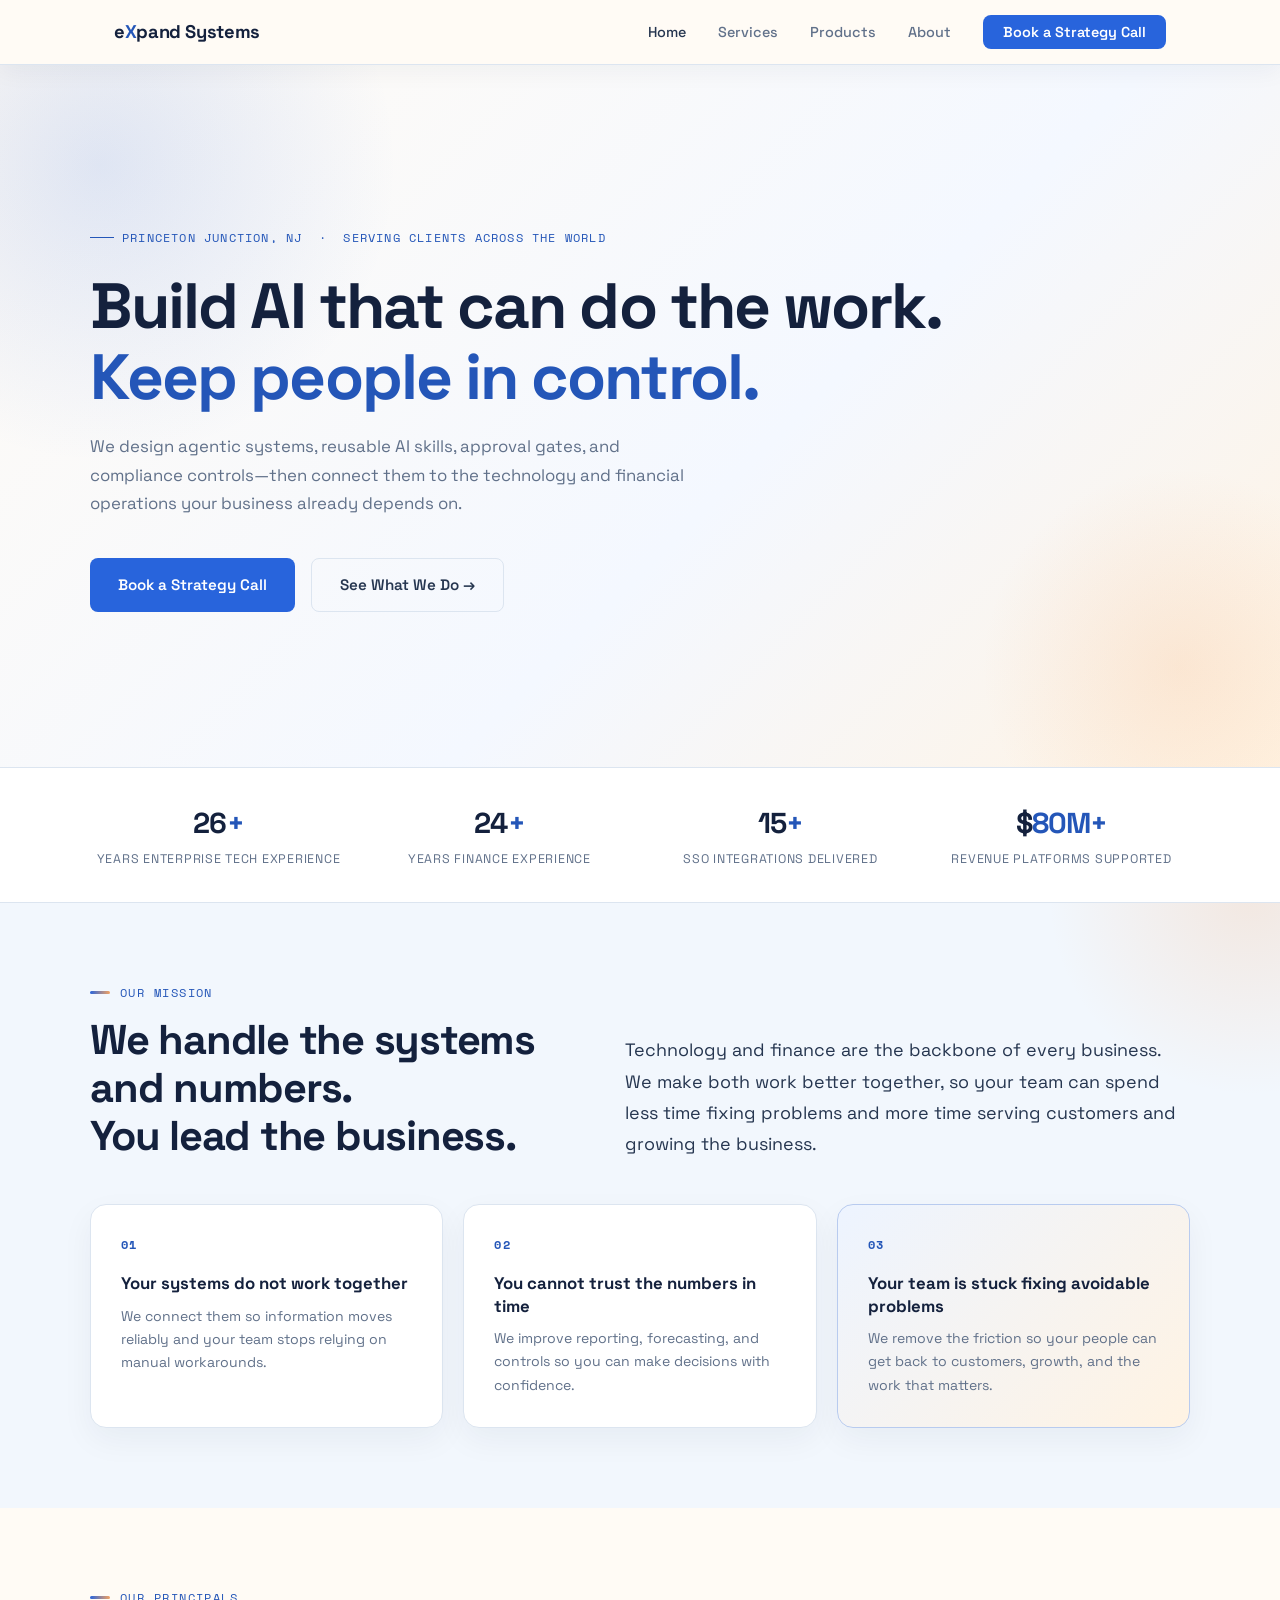
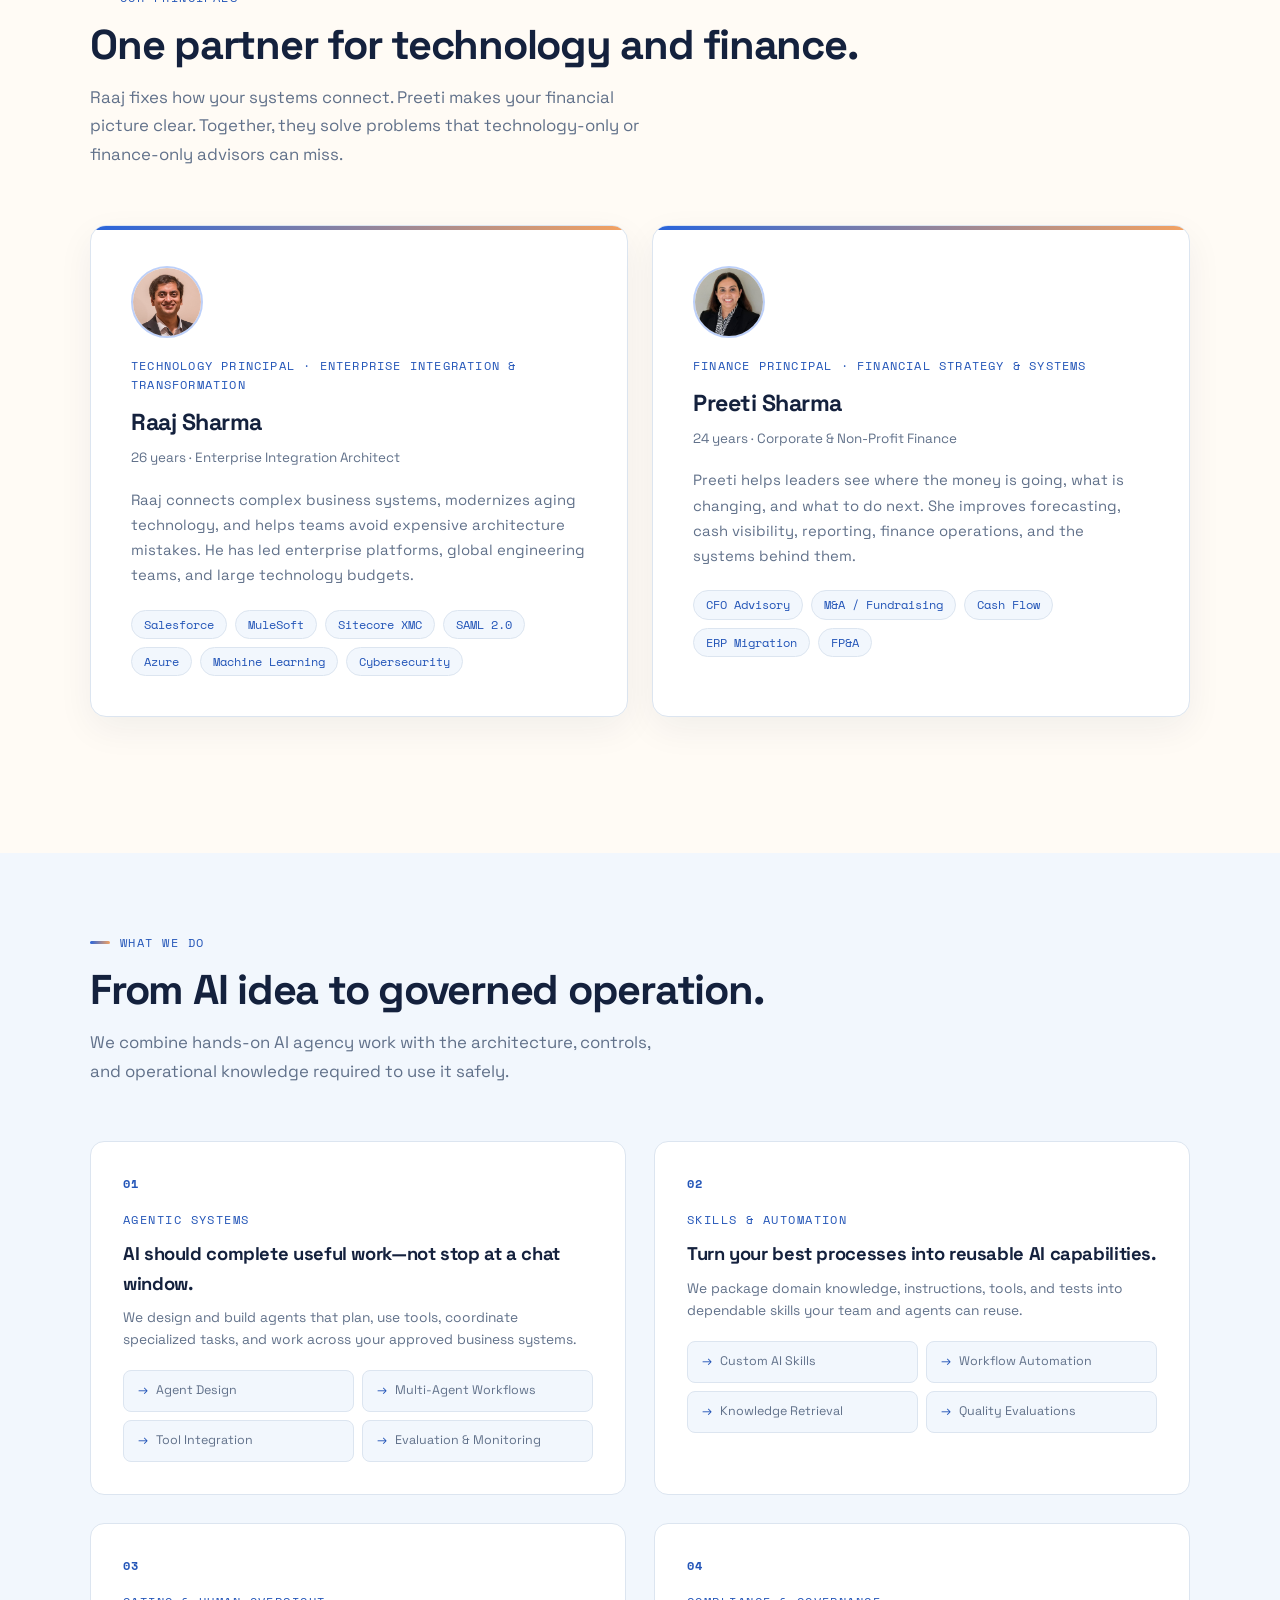
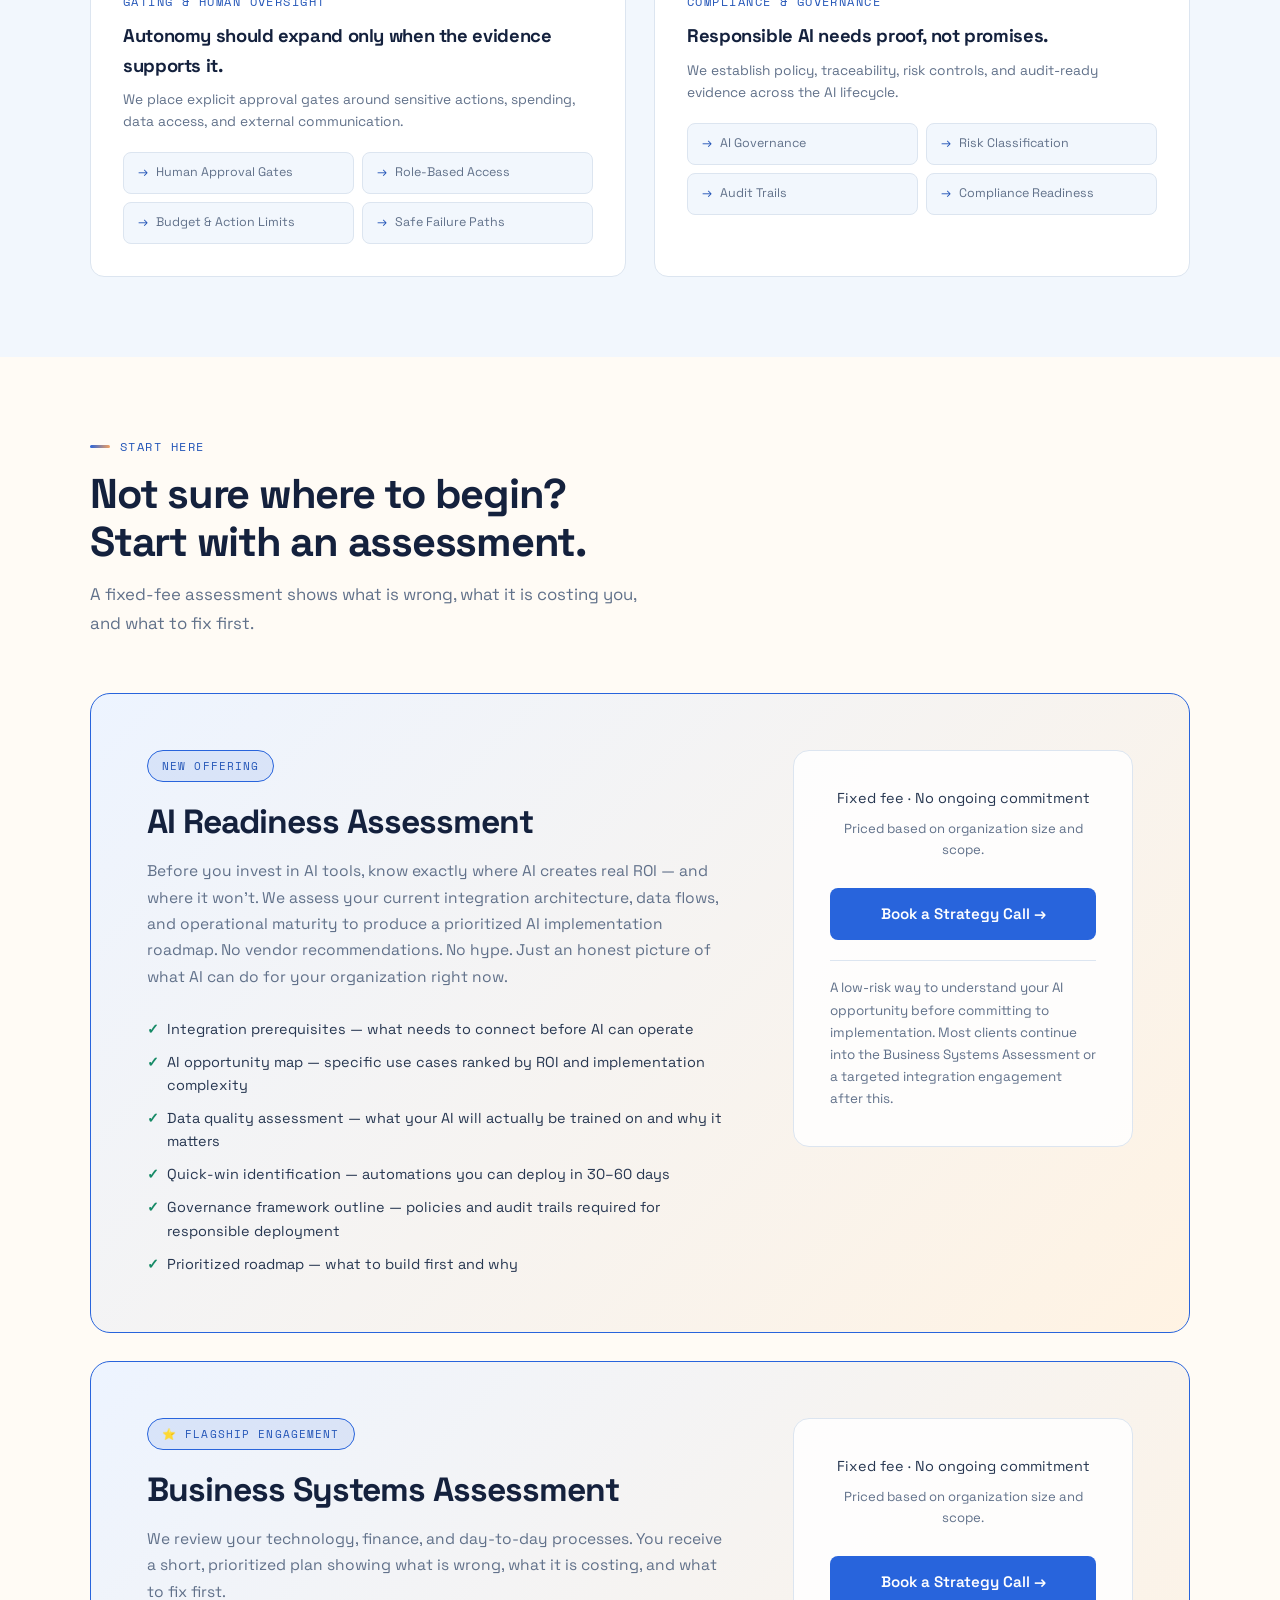
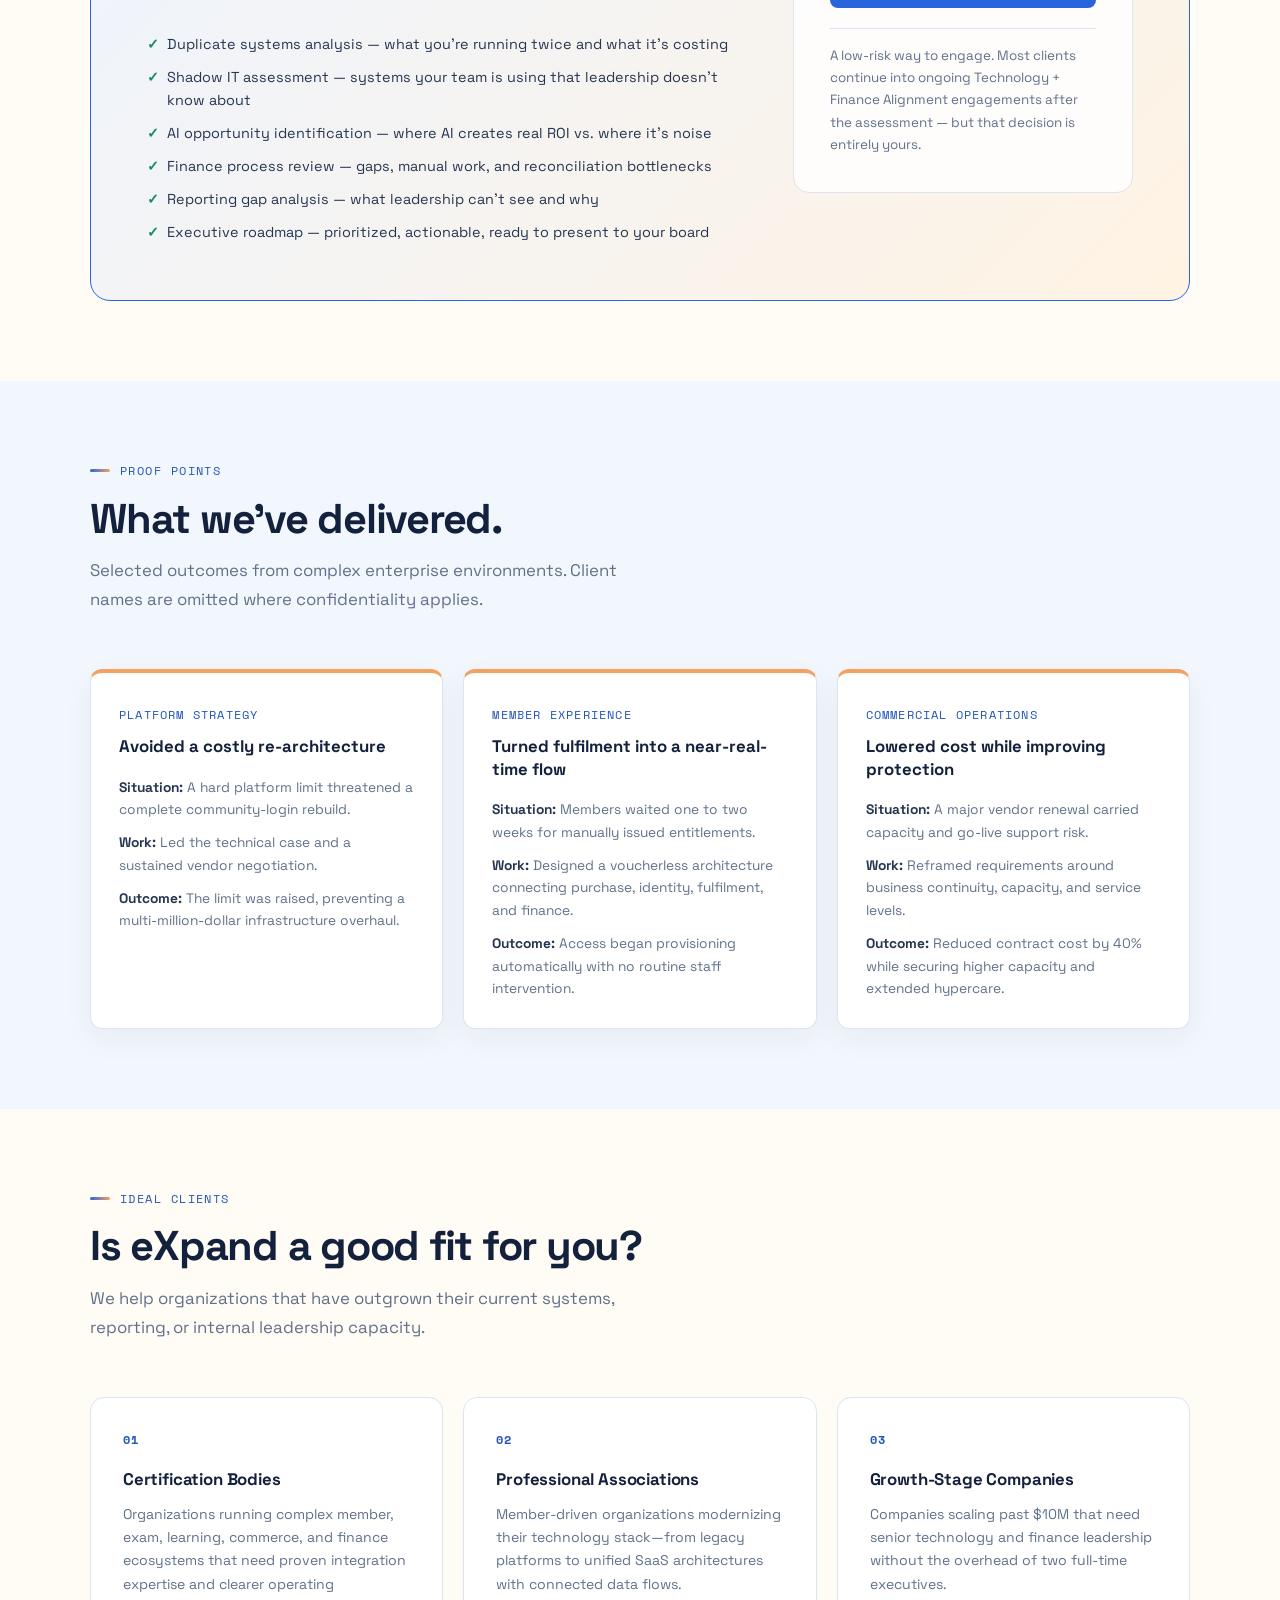
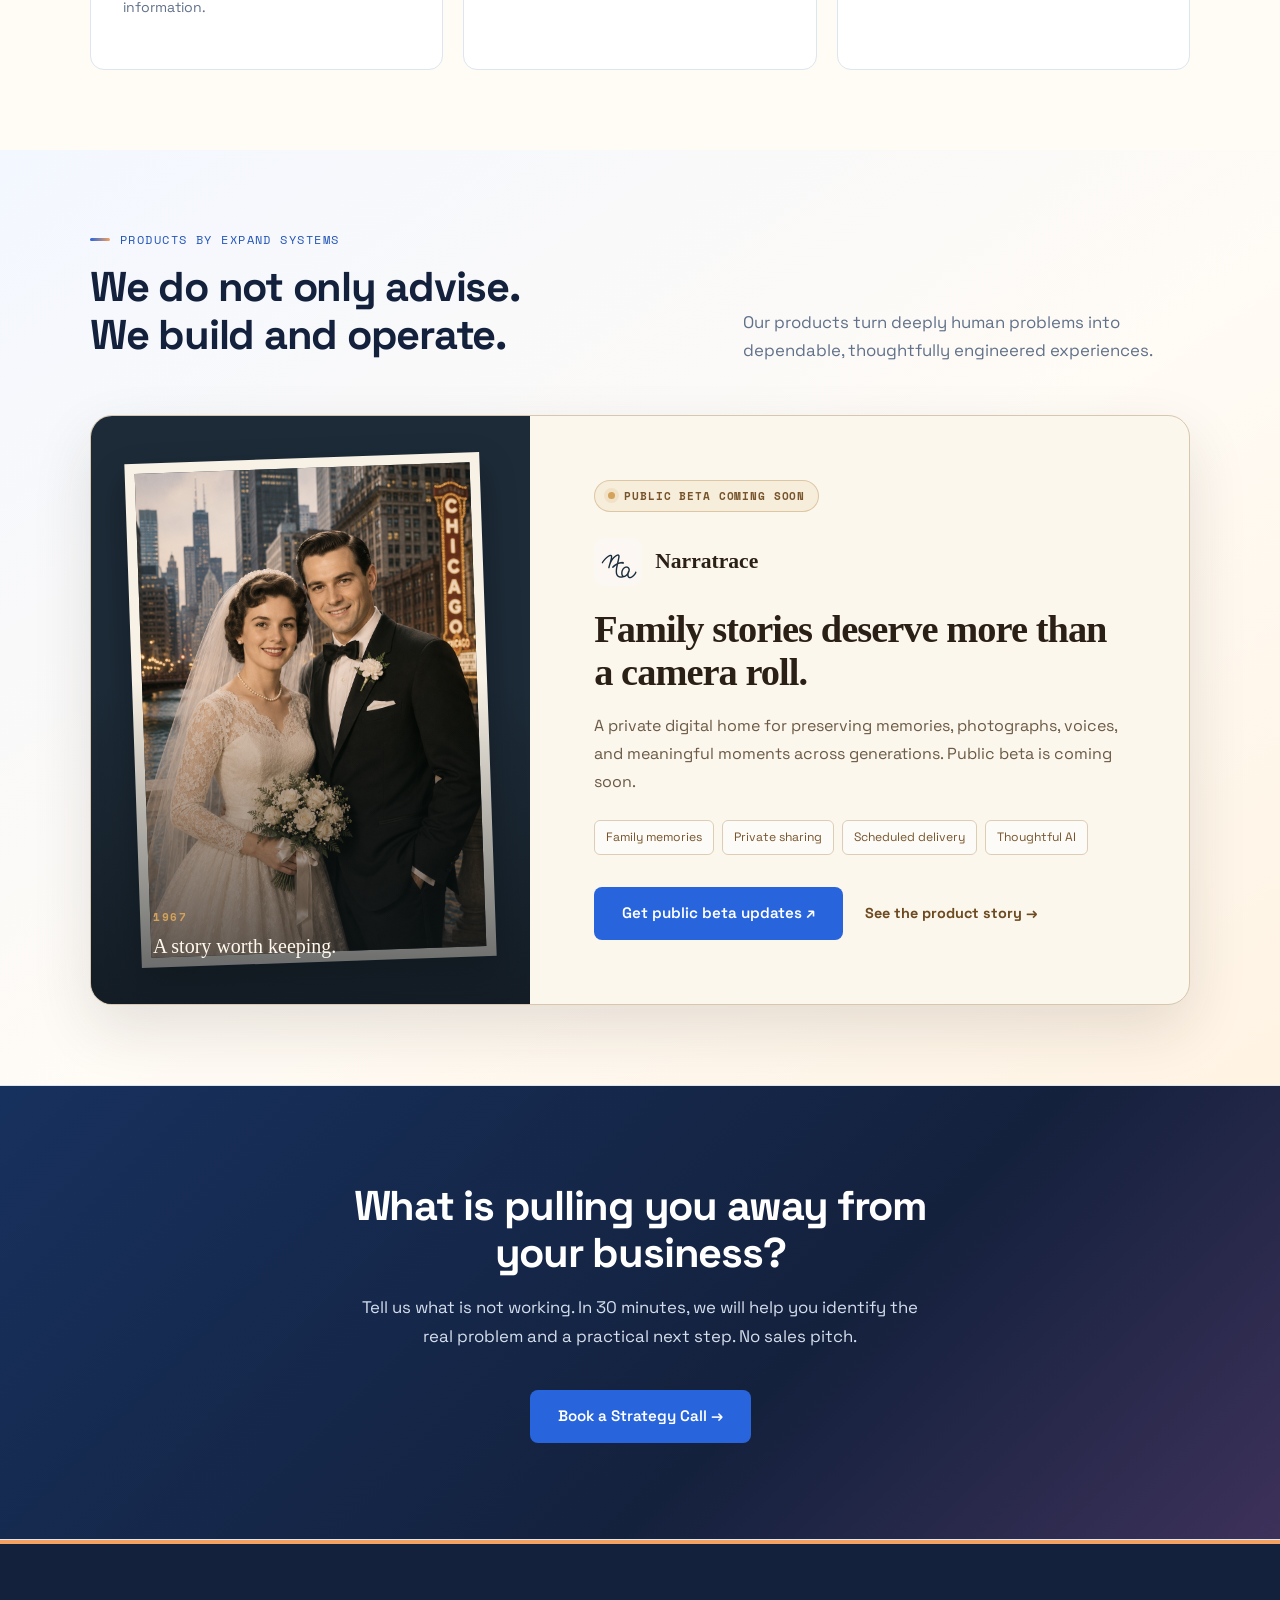
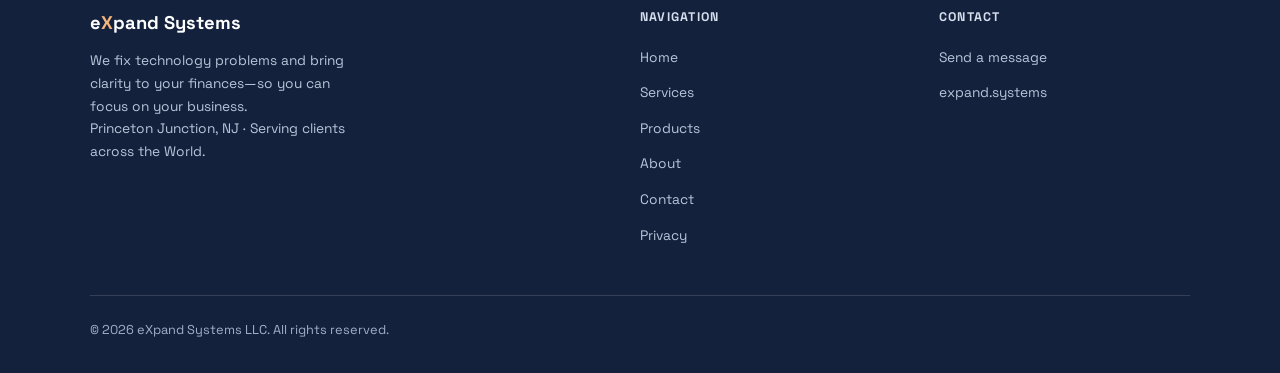
==== commit a73fa304: "Add governed AI services and Narratrace beta" ====
--- a/index.html
+++ b/index.html
@@ -3,23 +3,23 @@
 <head>
   <meta charset="UTF-8" />
   <meta name="viewport" content="width=device-width, initial-scale=1.0" />
-  <title>eXpand Systems — Technology + Finance. Systems that work.</title>
-  <meta name="description" content="Disconnected technology and unclear finances cost time, money, and focus. eXpand Systems fixes both so you can run and grow your business." />
+  <title>eXpand Systems — Agentic AI, Technology + Finance</title>
+  <meta name="description" content="eXpand Systems designs governed AI agents, reusable skills, approval gates, connected technology, and financial systems that businesses can trust." />
   <link rel="canonical" href="https://expand.systems/" />
   <link rel="icon" type="image/png" href="images/favicon.png" />
   <meta property="og:type" content="website" />
   <meta property="og:url" content="https://expand.systems/" />
-  <meta property="og:title" content="eXpand Systems — Technology + Finance. Systems that work." />
-  <meta property="og:description" content="We strengthen the technology and financial backbone of your organization so you can focus on what your business does best." />
+  <meta property="og:title" content="eXpand Systems — Agentic AI, Technology + Finance" />
+  <meta property="og:description" content="We build governed AI agents, reusable skills, approval gates, and connected business systems." />
   <meta property="og:image" content="https://expand.systems/images/og-expand-systems.png" />
   <meta name="twitter:card" content="summary_large_image" />
-  <meta name="twitter:title" content="eXpand Systems — Technology + Finance. Systems that work." />
-  <meta name="twitter:description" content="We strengthen the technology and financial backbone of your organization so you can focus on what your business does best." />
+  <meta name="twitter:title" content="eXpand Systems — Agentic AI, Technology + Finance" />
+  <meta name="twitter:description" content="We build governed AI agents, reusable skills, approval gates, and connected business systems." />
   <meta name="twitter:image" content="https://expand.systems/images/og-expand-systems.png" />
   <link rel="preconnect" href="https://fonts.googleapis.com" />
   <link rel="preconnect" href="https://fonts.gstatic.com" crossorigin />
   <link href="https://fonts.googleapis.com/css2?family=Space+Grotesk:wght@300;400;500;600;700&family=Space+Mono:wght@400;700&display=swap" rel="stylesheet" />
-  <link rel="stylesheet" href="style.css?v=20260803a" />
+  <link rel="stylesheet" href="style.css?v=20260816a" />
 </head>
 <body>
 
@@ -42,9 +42,9 @@
 <section class="hero">
   <div class="hero-inner">
     <div class="hero-eyebrow">Princeton Junction, NJ &nbsp;·&nbsp; Serving clients across the World</div>
-    <h1>Technology problems and unclear finances are taking your attention away from your business.<br><span class="accent">We fix both—so you can focus on running and growing it.</span></h1>
+    <h1>Build AI that can do the work.<br><span class="accent">Keep people in control.</span></h1>
     <p class="hero-sub">
-      When systems do not work together and the numbers are unclear, leaders lose time, confidence, and focus. We bring technology and financial expertise together to remove that burden.
+      We design agentic systems, reusable AI skills, approval gates, and compliance controls—then connect them to the technology and financial operations your business already depends on.
     </p>
     <div class="hero-actions">
       <a href="contact.html" class="btn btn-primary">Book a Strategy Call</a>
@@ -157,59 +157,59 @@
 <section class="section section-alt">
   <div class="container">
     <div class="section-label">What We Do</div>
-    <h2 class="section-title">Tell us what is not working.<br>We will help you fix it.</h2>
-    <p class="section-sub">These are the four problems we solve most often.</p>
+    <h2 class="section-title">From AI idea to governed operation.</h2>
+    <p class="section-sub">We combine hands-on AI agency work with the architecture, controls, and operational knowledge required to use it safely.</p>
 
     <div class="services-grid services-grid--2col">
       <div class="service-card">
         <div class="service-icon service-index">01</div>
-        <div class="service-category-label">Connected Architecture</div>
-        <div class="service-category-title">When systems cannot communicate, every initiative becomes harder.</div>
-        <p class="service-category-desc">We design the integration layer, APIs, identity flows, and system boundaries that let data move reliably across your organization.</p>
+        <div class="service-category-label">Agentic Systems</div>
+        <div class="service-category-title">AI should complete useful work—not stop at a chat window.</div>
+        <p class="service-category-desc">We design and build agents that plan, use tools, coordinate specialized tasks, and work across your approved business systems.</p>
         <div class="service-sub-items">
-          <div class="service-sub-item">Integration Architecture</div>
-          <div class="service-sub-item">Enterprise Architecture</div>
-          <div class="service-sub-item">API Design</div>
-          <div class="service-sub-item">Digital Transformation</div>
+          <div class="service-sub-item">Agent Design</div>
+          <div class="service-sub-item">Multi-Agent Workflows</div>
+          <div class="service-sub-item">Tool Integration</div>
+          <div class="service-sub-item">Evaluation &amp; Monitoring</div>
         </div>
       </div>
 
       <div class="service-card">
         <div class="service-icon service-index">02</div>
-        <div class="service-category-label">Financial Clarity</div>
-        <div class="service-category-title">Leaders need a forward-looking view—not another spreadsheet to reconcile.</div>
-        <p class="service-category-desc">We strengthen finance operations, reporting, forecasting, and the underlying systems so decisions are based on timely, dependable information.</p>
+        <div class="service-category-label">Skills &amp; Automation</div>
+        <div class="service-category-title">Turn your best processes into reusable AI capabilities.</div>
+        <p class="service-category-desc">We package domain knowledge, instructions, tools, and tests into dependable skills your team and agents can reuse.</p>
         <div class="service-sub-items">
-          <div class="service-sub-item">FP&amp;A</div>
-          <div class="service-sub-item">Forecasting Models</div>
-          <div class="service-sub-item">Cash Flow</div>
-          <div class="service-sub-item">Board Reporting</div>
+          <div class="service-sub-item">Custom AI Skills</div>
+          <div class="service-sub-item">Workflow Automation</div>
+          <div class="service-sub-item">Knowledge Retrieval</div>
+          <div class="service-sub-item">Quality Evaluations</div>
         </div>
       </div>
 
       <div class="service-card">
         <div class="service-icon service-index">03</div>
-        <div class="service-category-label">Operational Excellence</div>
-        <div class="service-category-title">Operational waste hides in handoffs, duplicate tools, and manual work.</div>
-        <p class="service-category-desc">We identify unnecessary cost and friction, quantify the impact, and build a practical plan to simplify how the organization operates.</p>
+        <div class="service-category-label">Gating &amp; Human Oversight</div>
+        <div class="service-category-title">Autonomy should expand only when the evidence supports it.</div>
+        <p class="service-category-desc">We place explicit approval gates around sensitive actions, spending, data access, and external communication.</p>
         <div class="service-sub-items">
-          <div class="service-sub-item">Systems Assessment</div>
-          <div class="service-sub-item">Vendor Rationalization</div>
-          <div class="service-sub-item">Process Automation</div>
-          <div class="service-sub-item">KPI Dashboards</div>
+          <div class="service-sub-item">Human Approval Gates</div>
+          <div class="service-sub-item">Role-Based Access</div>
+          <div class="service-sub-item">Budget &amp; Action Limits</div>
+          <div class="service-sub-item">Safe Failure Paths</div>
         </div>
       </div>
 
       <div class="service-card">
         <div class="service-icon service-index">04</div>
-        <div class="service-category-label">Governance &amp; Growth Readiness</div>
-        <div class="service-category-title">Growth exposes gaps in controls, reporting, and technology ownership.</div>
-        <p class="service-category-desc">We prepare organizations for audits, responsible AI adoption, due diligence, and integration after a transaction—before the pressure is on.</p>
+        <div class="service-category-label">Compliance &amp; Governance</div>
+        <div class="service-category-title">Responsible AI needs proof, not promises.</div>
+        <p class="service-category-desc">We establish policy, traceability, risk controls, and audit-ready evidence across the AI lifecycle.</p>
         <div class="service-sub-items">
           <div class="service-sub-item">AI Governance</div>
-          <div class="service-sub-item">Due Diligence</div>
-          <div class="service-sub-item">M&amp;A Integration</div>
-          <div class="service-sub-item">Audit Readiness</div>
+          <div class="service-sub-item">Risk Classification</div>
+          <div class="service-sub-item">Audit Trails</div>
+          <div class="service-sub-item">Compliance Readiness</div>
         </div>
       </div>
     </div>
@@ -347,13 +347,13 @@
         <div class="memory-note"><span>1967</span>A story worth keeping.</div>
       </div>
       <div class="narratrace-preview-copy">
-        <div class="product-status"><span></span>Ready to launch</div>
+        <div class="product-status product-status--beta"><span></span>Public beta coming soon</div>
         <div class="narratrace-lockup"><img src="images/narratrace-brand-mark.png" alt="" /><span>Narratrace</span></div>
         <h3>Family stories deserve more than a camera roll.</h3>
-        <p>A private digital home for preserving memories, photographs, voices, and meaningful moments across generations.</p>
+        <p>A private digital home for preserving memories, photographs, voices, and meaningful moments across generations. Public beta is coming soon.</p>
         <div class="product-tags"><span>Family memories</span><span>Private sharing</span><span>Scheduled delivery</span><span>Thoughtful AI</span></div>
         <div class="product-actions">
-          <a class="btn btn-primary" href="https://www.getnarratrace.com/" target="_blank" rel="noopener noreferrer">Explore Narratrace ↗</a>
+          <a class="btn btn-primary" href="https://www.getnarratrace.com/" target="_blank" rel="noopener noreferrer">Get public beta updates ↗</a>
           <a class="product-story-link" href="products.html">See the product story →</a>
         </div>
       </div>
--- a/style.css
+++ b/style.css
@@ -288,6 +288,7 @@
 
 /* ── Services Page ── */
 .service-detail { background: var(--bg-card); border: 1px solid var(--border); border-radius: 16px; padding: 48px; margin-bottom: 24px; box-shadow: 0 12px 32px rgba(20,33,61,.05); }
+.service-detail--featured { border-color: #9ABAF4; background: linear-gradient(135deg,#F4F8FF 0%,#FFFFFF 58%,#FFF8EE 100%); }
 .service-detail h2 { font-size: 1.45rem; font-weight: 700; color: var(--white); letter-spacing: -.02em; margin-bottom: 12px; }
 .service-detail > p { font-size: .97rem; color: var(--muted); line-height: 1.7; margin-bottom: 32px; }
 .service-list { display: grid; grid-template-columns: repeat(2,1fr); gap: 16px; }
@@ -333,6 +334,8 @@
 .narratrace-preview-copy { display: flex; flex-direction: column; justify-content: center; padding: 64px; }
 .product-status { display: inline-flex; align-items: center; align-self: flex-start; gap: 9px; margin-bottom: 26px; padding: 7px 13px; border: 1px solid rgba(22,138,102,.28); border-radius: 100px; color: #116F53; background: rgba(22,138,102,.08); font: 700 .68rem 'Space Mono',monospace; letter-spacing: .08em; text-transform: uppercase; }
 .product-status span { width: 7px; height: 7px; border-radius: 50%; background: #168A66; box-shadow: 0 0 0 4px rgba(22,138,102,.12); }
+.product-status--beta { color: #76552C; border-color: rgba(163,109,39,.3); background: rgba(211,162,91,.12); }
+.product-status--beta span { background: #D3A25B; box-shadow: 0 0 0 4px rgba(211,162,91,.16); }
 .narratrace-lockup { display: flex; align-items: center; gap: 13px; margin-bottom: 22px; color: #2A2016; font: 700 1.35rem Georgia,serif; }
 .narratrace-lockup img { width: 48px; height: 48px; border-radius: 10px; }
 .narratrace-preview-copy h3 { max-width: 600px; margin-bottom: 18px; color: #2A2016; font: 700 clamp(1.8rem,3vw,2.65rem)/1.12 Georgia,serif; letter-spacing: -.025em; }
@@ -422,6 +425,7 @@
   .footer-bottom { flex-direction: column; text-align: center; }
   .hero { min-height: auto; padding: 72px 24px; }
   .section { padding: 64px 24px; }
+  .service-detail { padding: 30px 22px; }
   .narratrace-preview-copy { padding: 38px 26px; }
   .narratrace-preview-visual { min-height: 340px; padding: 25px; }
   .narratrace-preview-visual > img { min-height: 290px; border-width: 7px; }
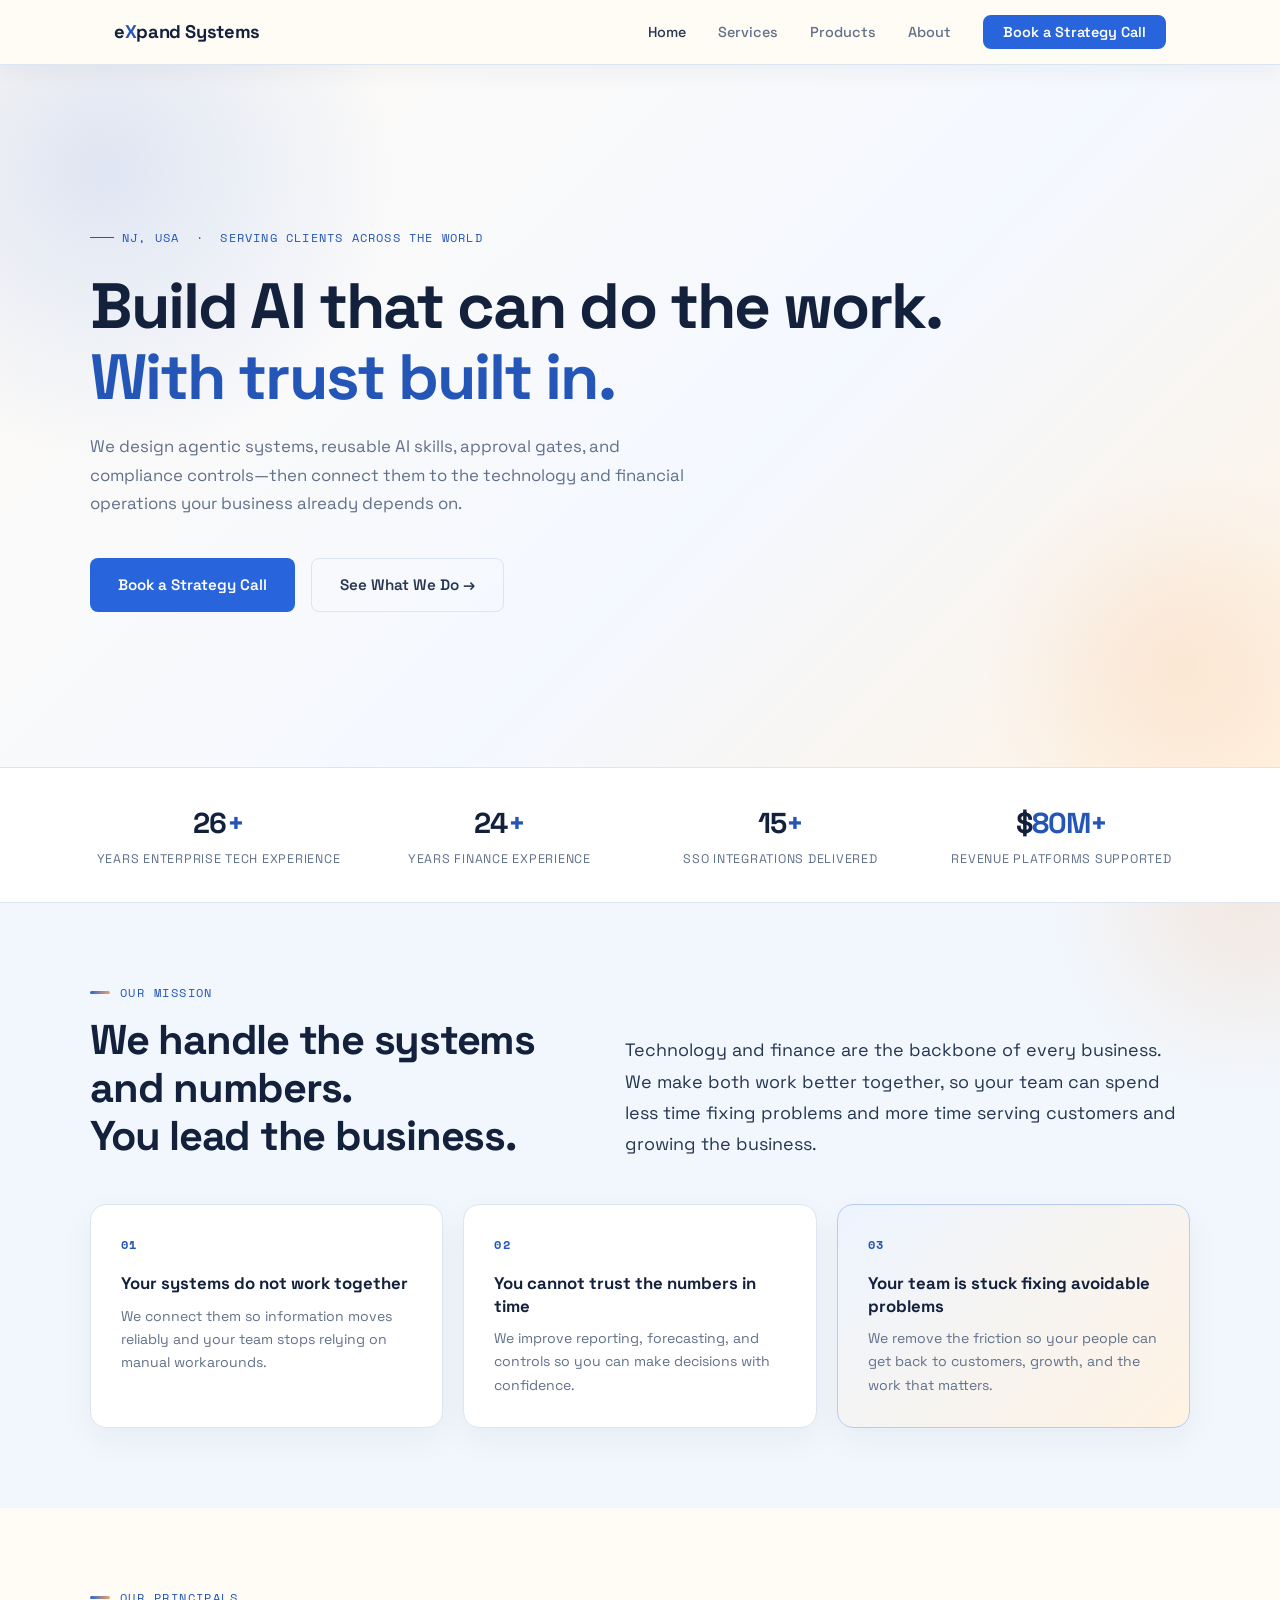
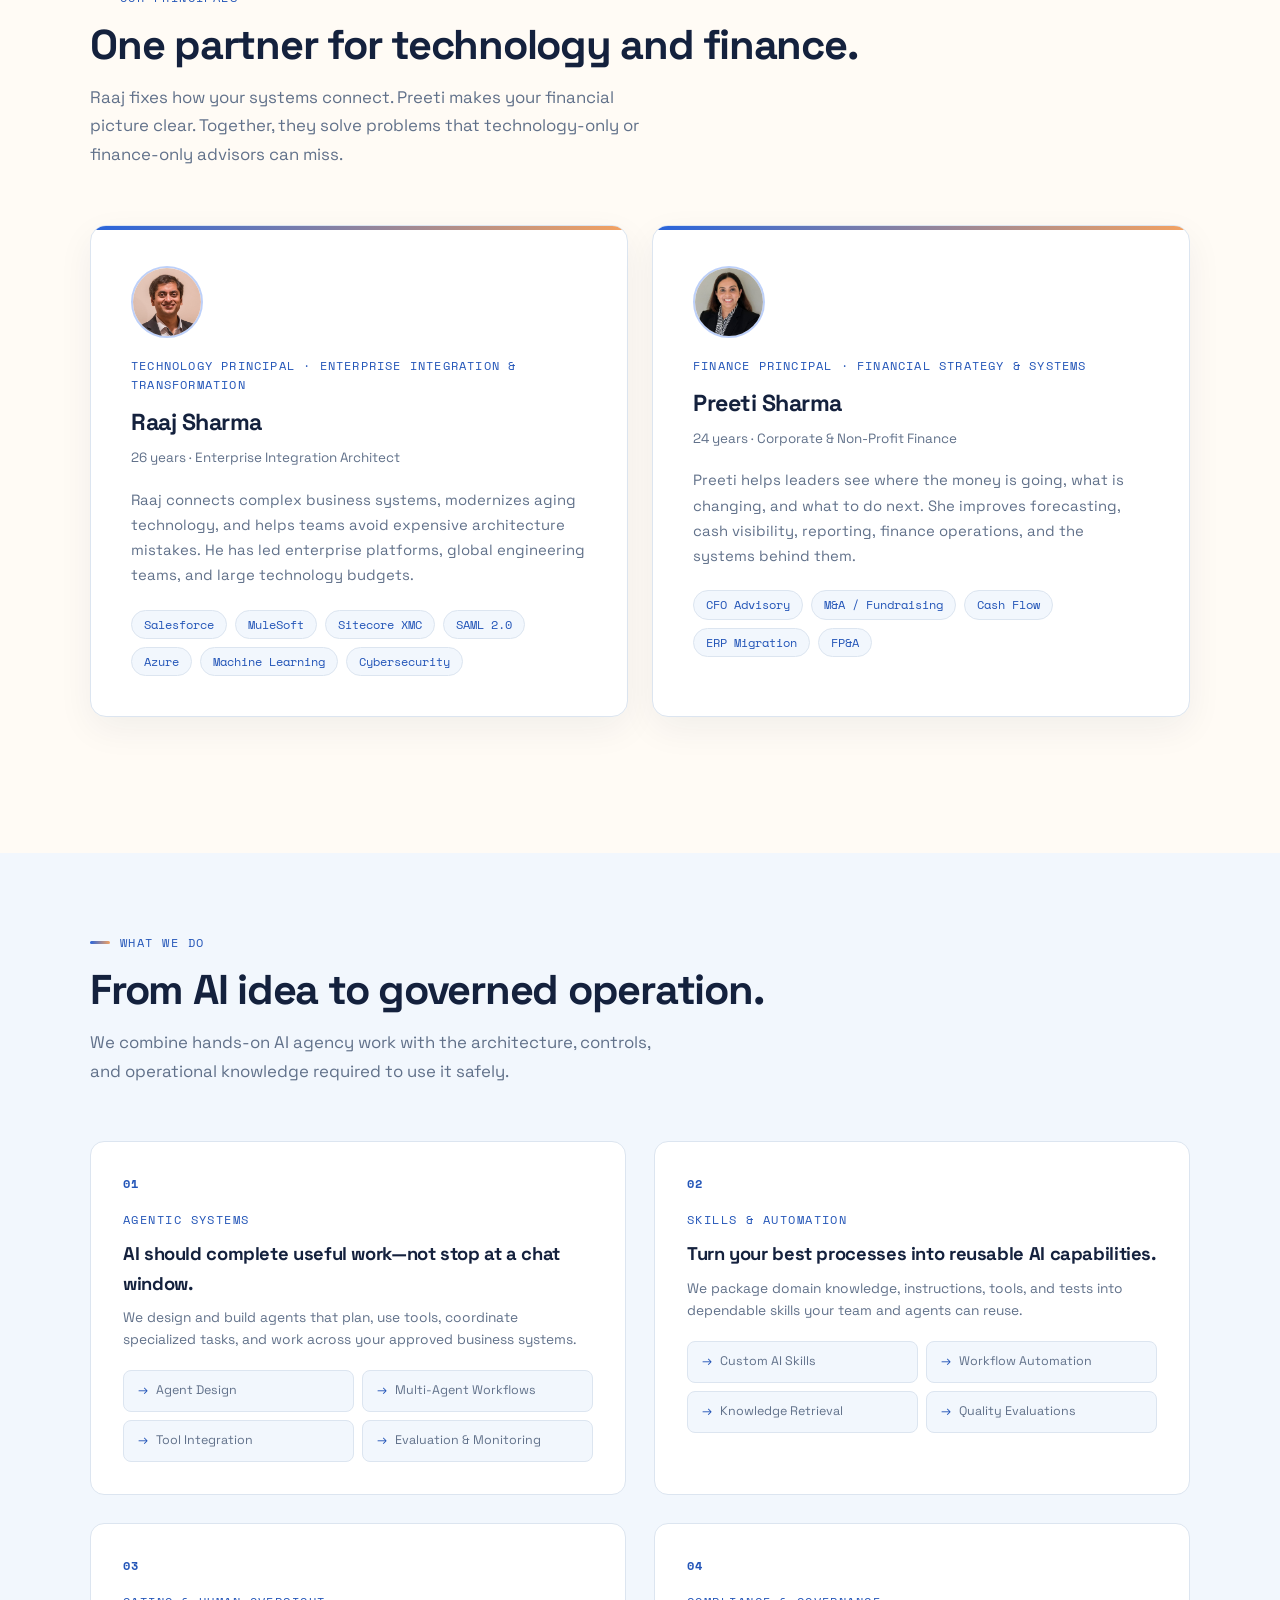
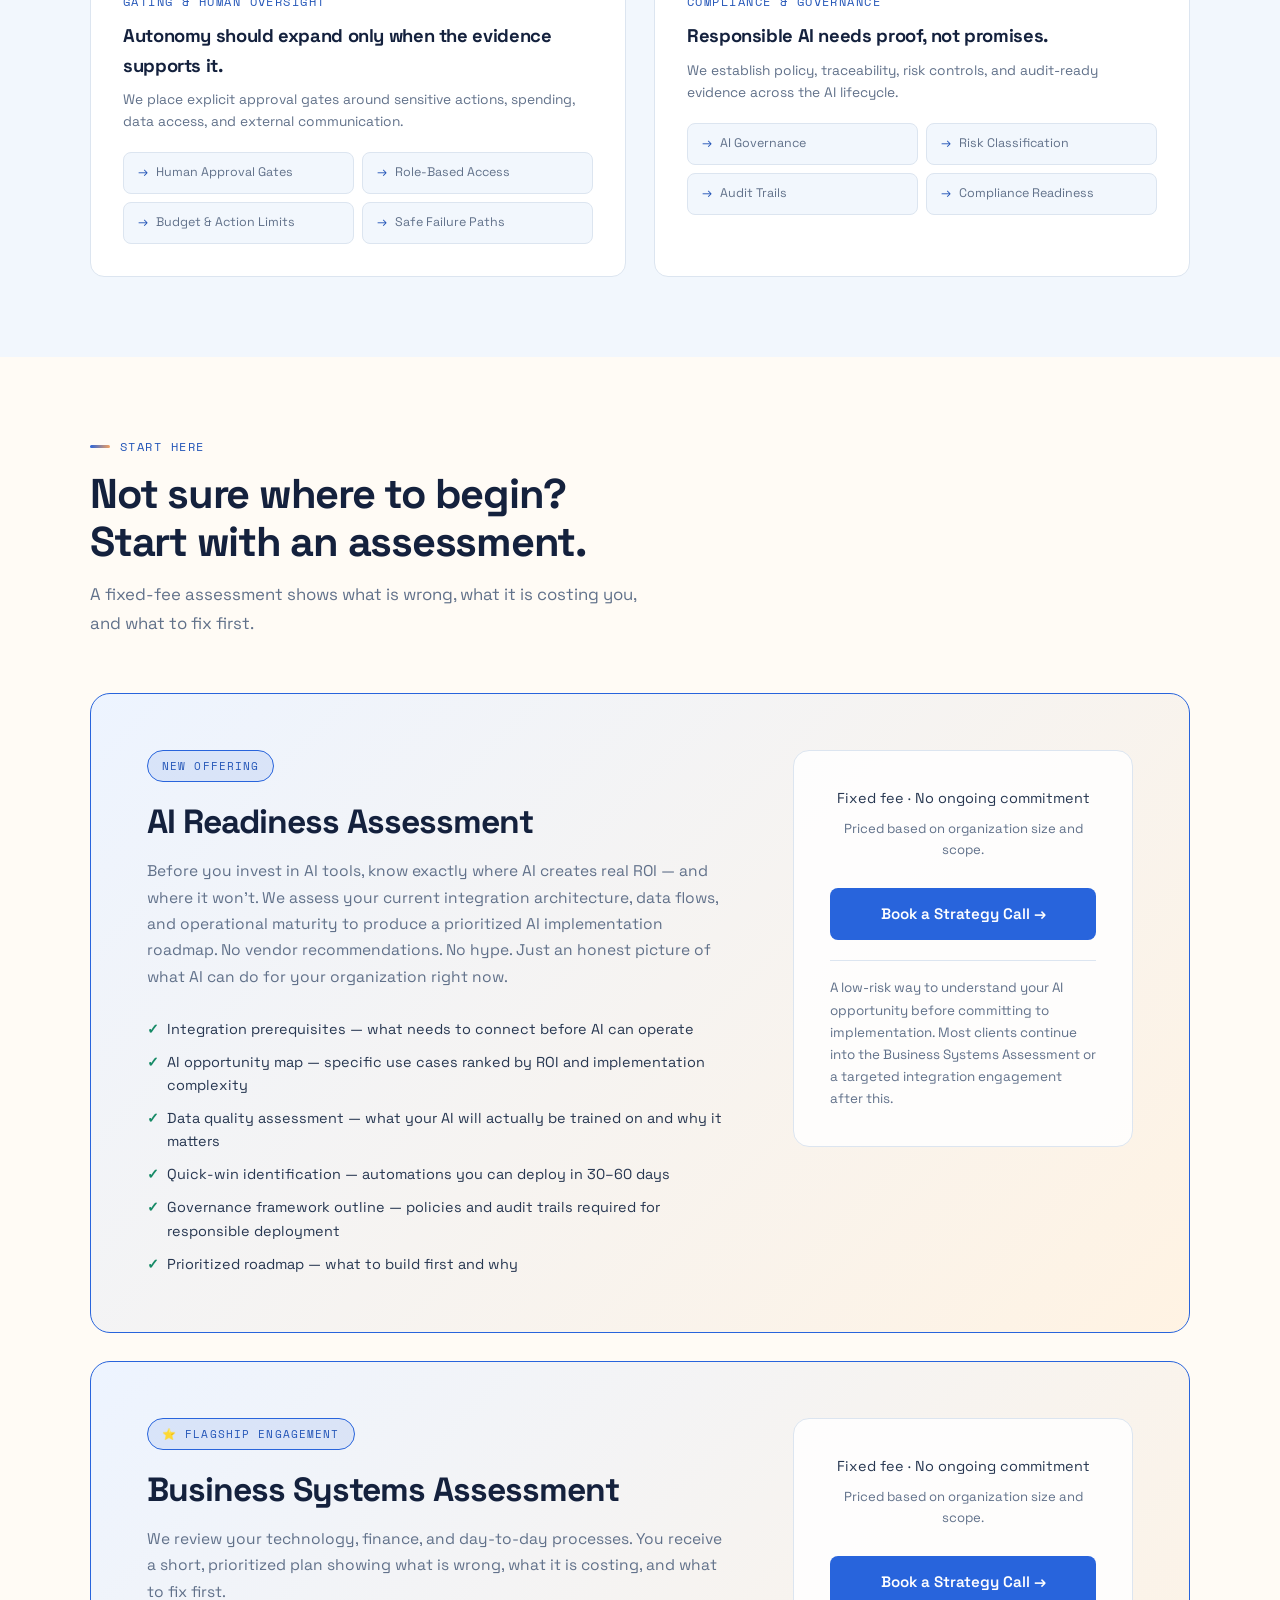
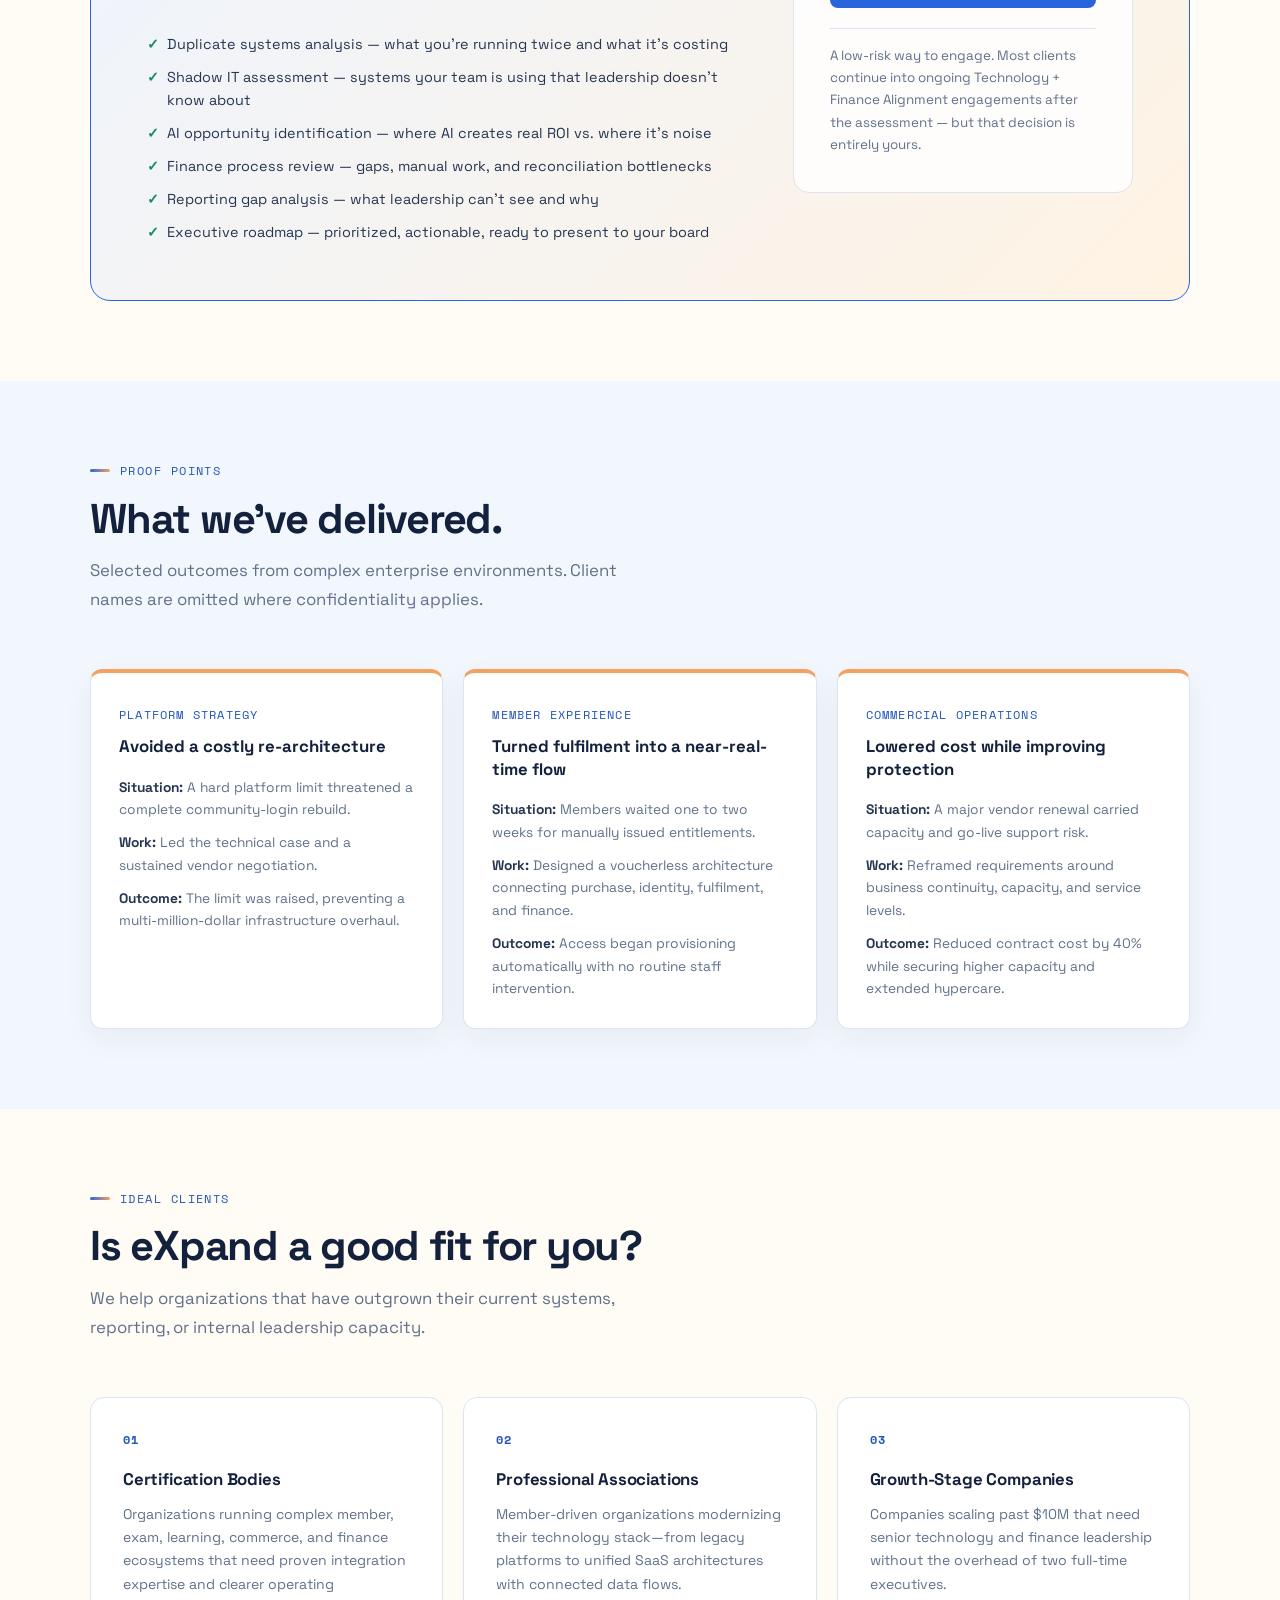
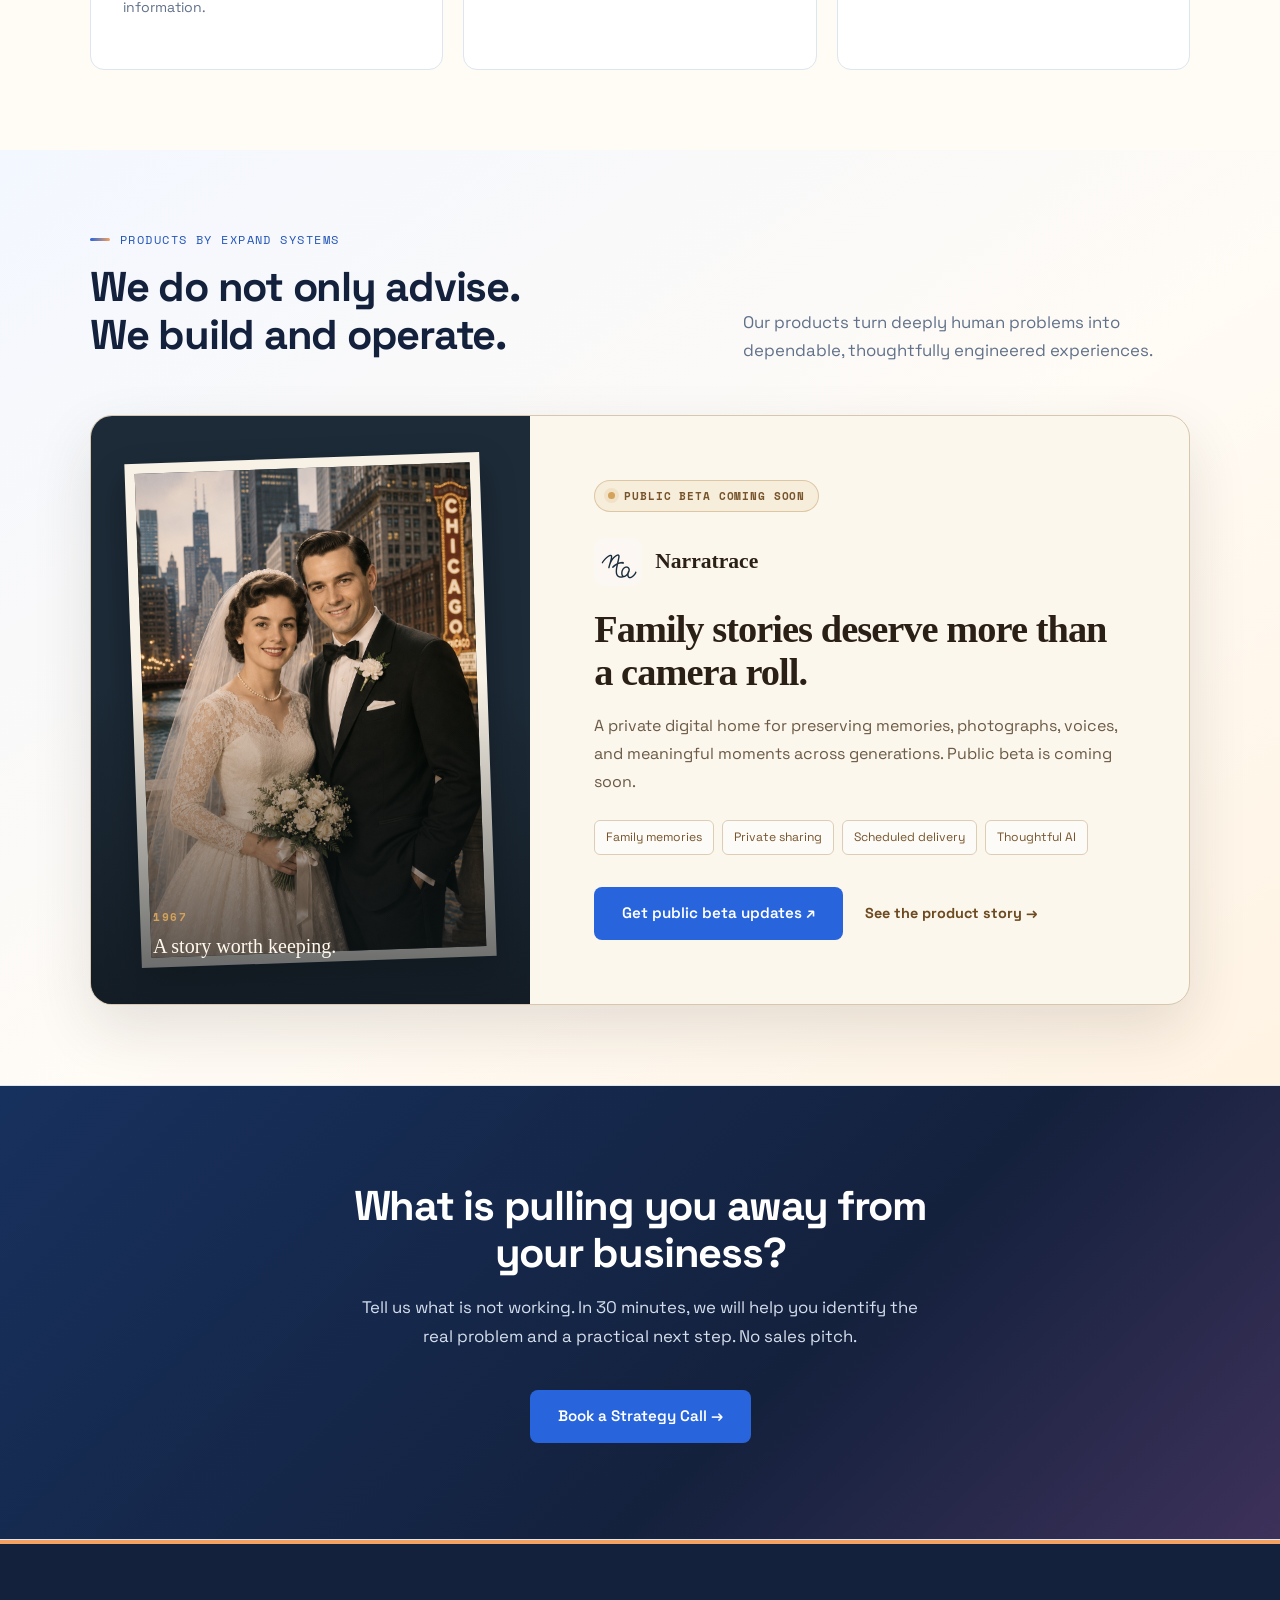
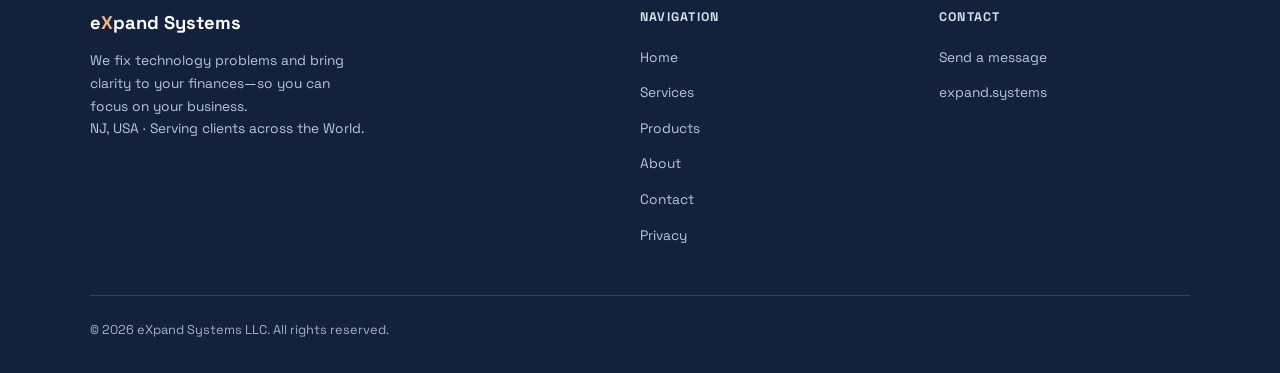
==== commit 2f11d12f: "Soften AI headline and update location" ====
--- a/index.html
+++ b/index.html
@@ -41,8 +41,8 @@
 <!-- Hero -->
 <section class="hero">
   <div class="hero-inner">
-    <div class="hero-eyebrow">Princeton Junction, NJ &nbsp;·&nbsp; Serving clients across the World</div>
-    <h1>Build AI that can do the work.<br><span class="accent">Keep people in control.</span></h1>
+    <div class="hero-eyebrow">NJ, USA &nbsp;·&nbsp; Serving clients across the World</div>
+    <h1>Build AI that can do the work.<br><span class="accent">With trust built in.</span></h1>
     <p class="hero-sub">
       We design agentic systems, reusable AI skills, approval gates, and compliance controls—then connect them to the technology and financial operations your business already depends on.
     </p>
@@ -376,7 +376,7 @@
     <div class="footer-grid">
       <div class="footer-brand">
         <div class="footer-logo">e<span>X</span>pand Systems</div>
-        <p>We fix technology problems and bring clarity to your finances—so you can focus on your business.<br>Princeton Junction, NJ · Serving clients across the World.</p>
+        <p>We fix technology problems and bring clarity to your finances—so you can focus on your business.<br>NJ, USA · Serving clients across the World.</p>
       </div>
       <div class="footer-col">
         <h3>Navigation</h3>
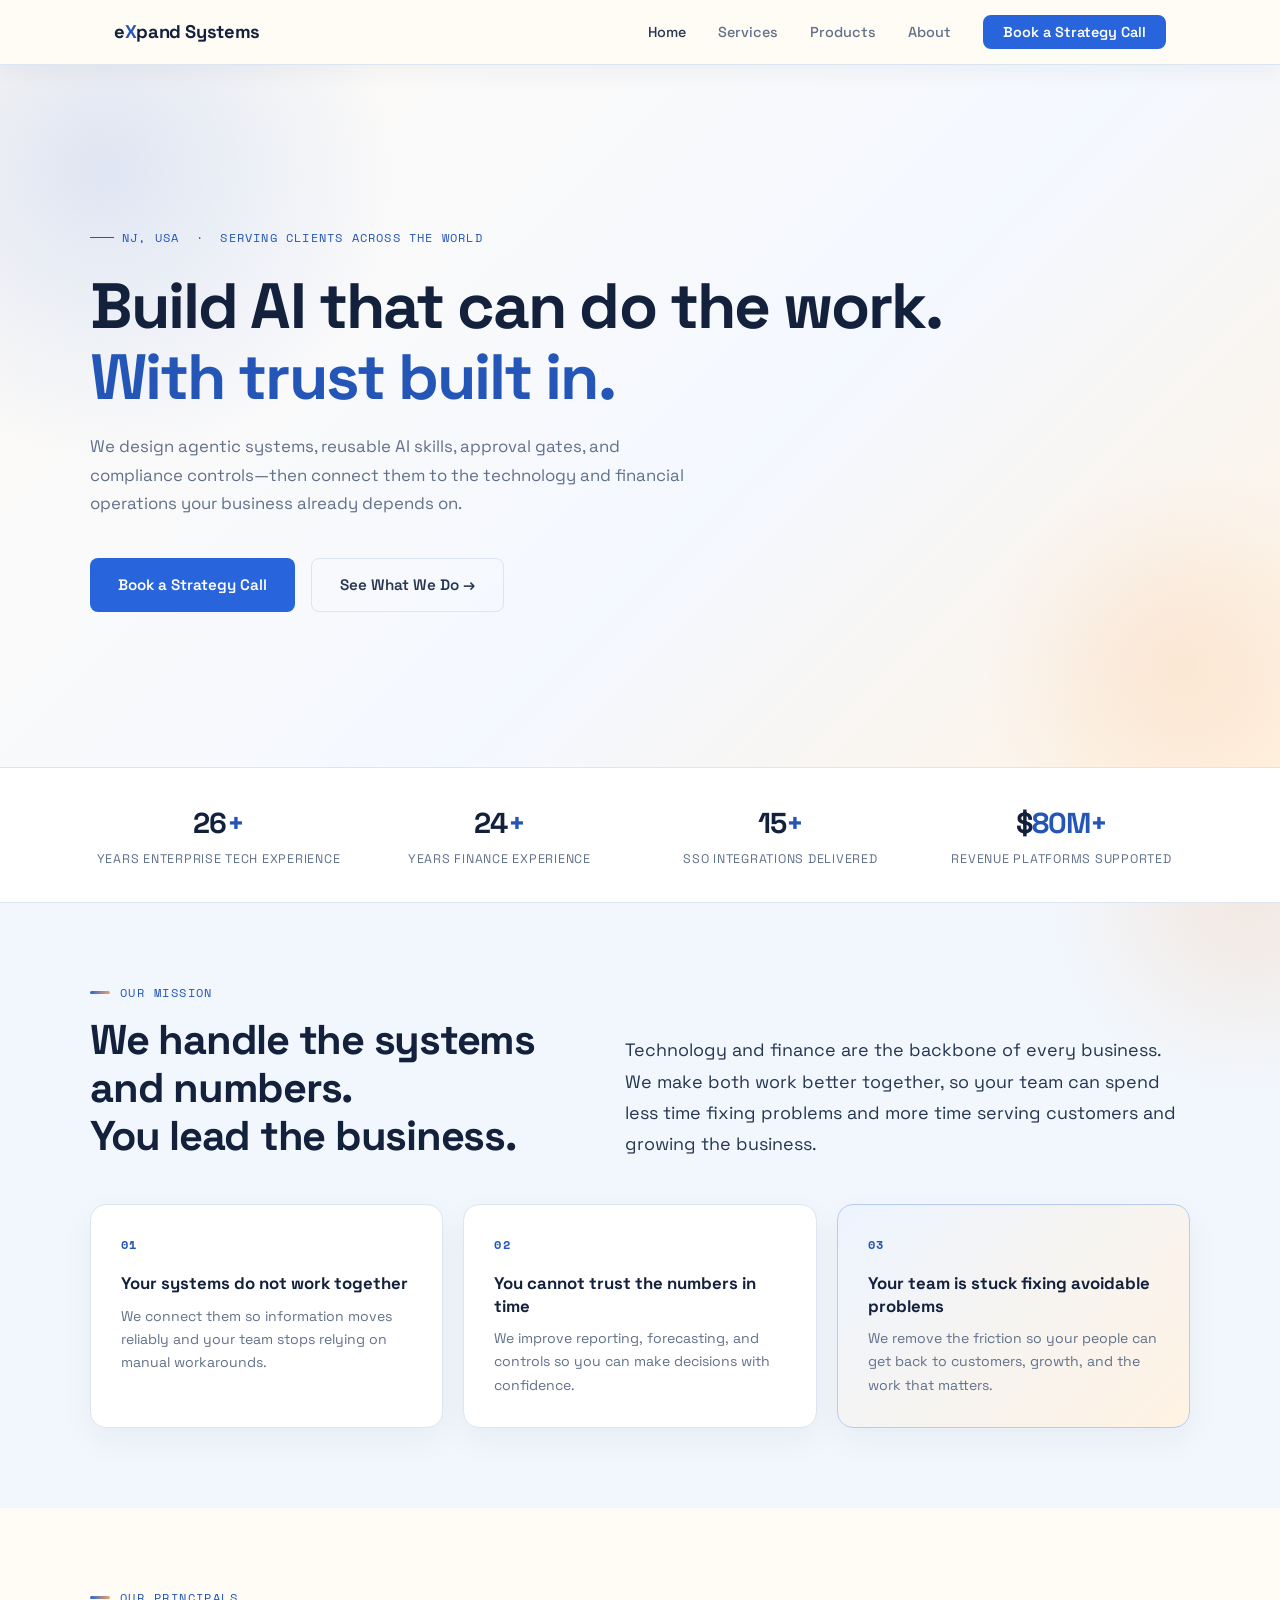
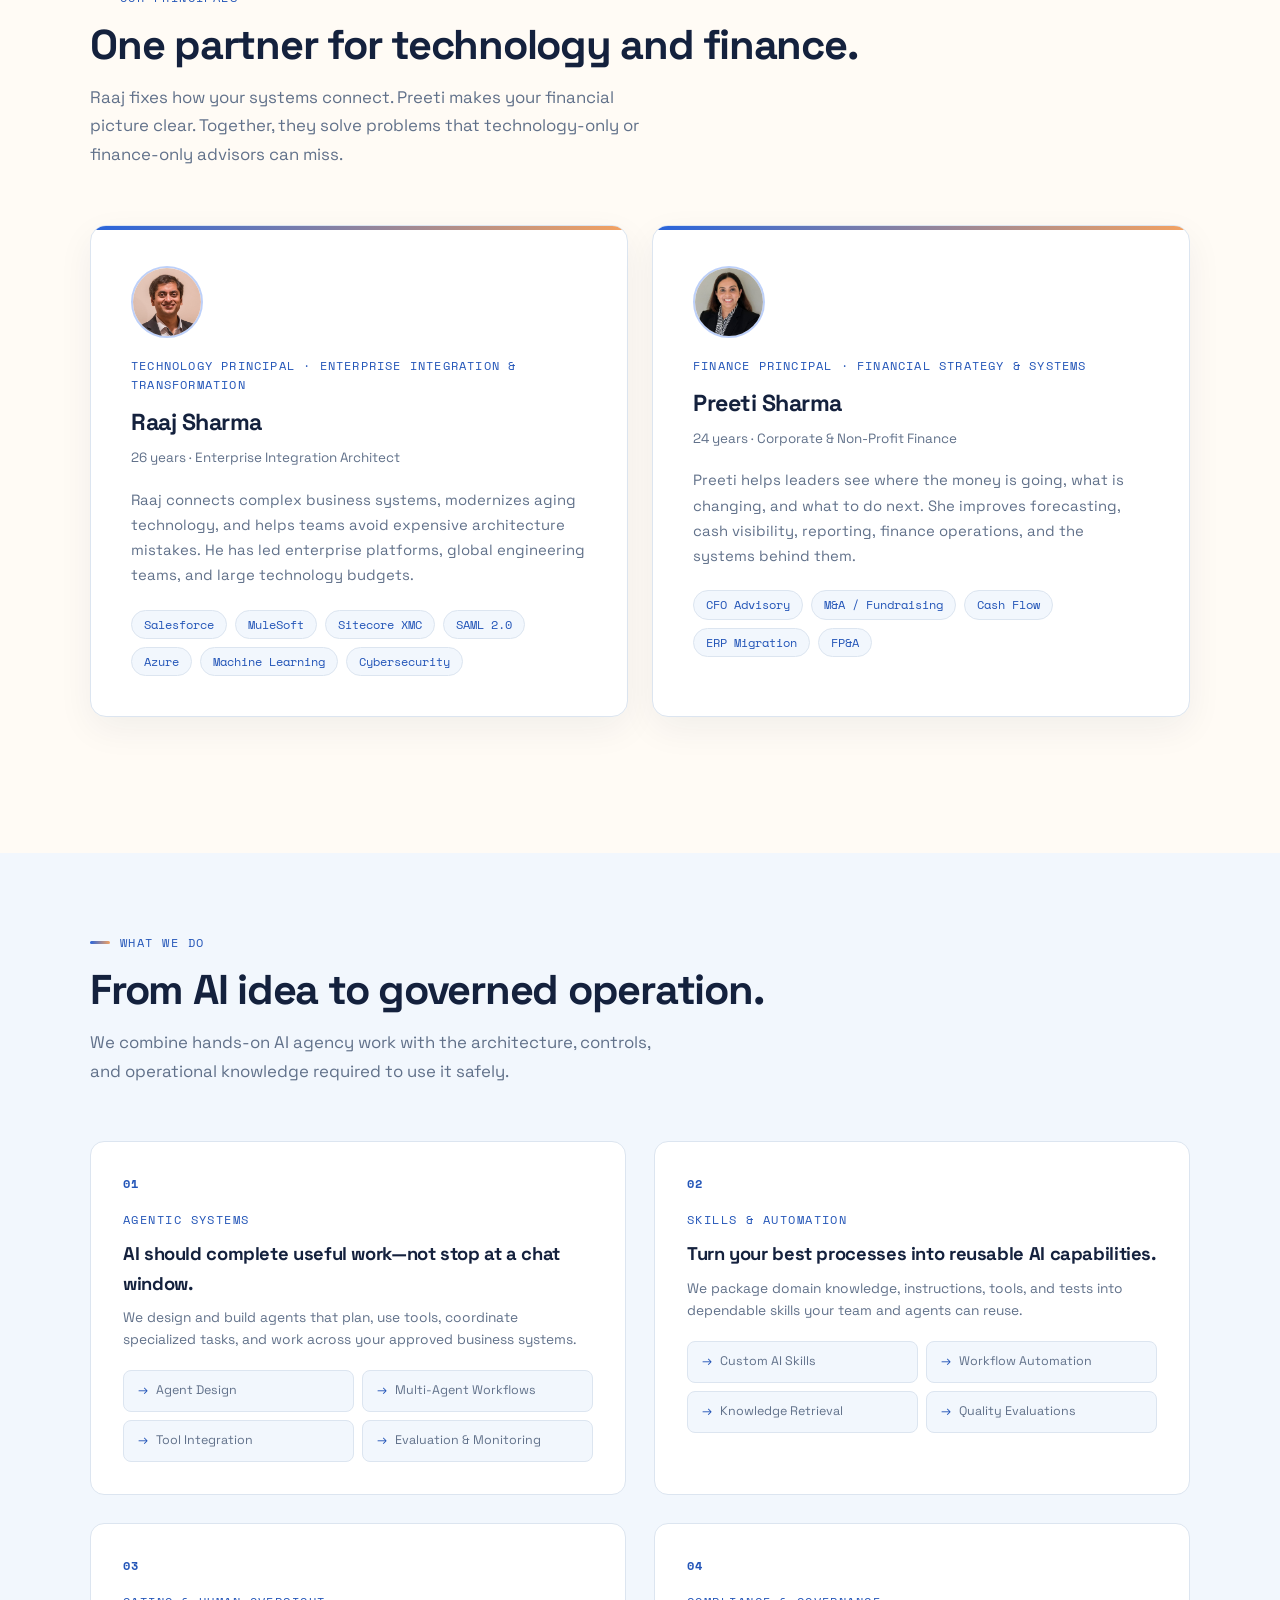
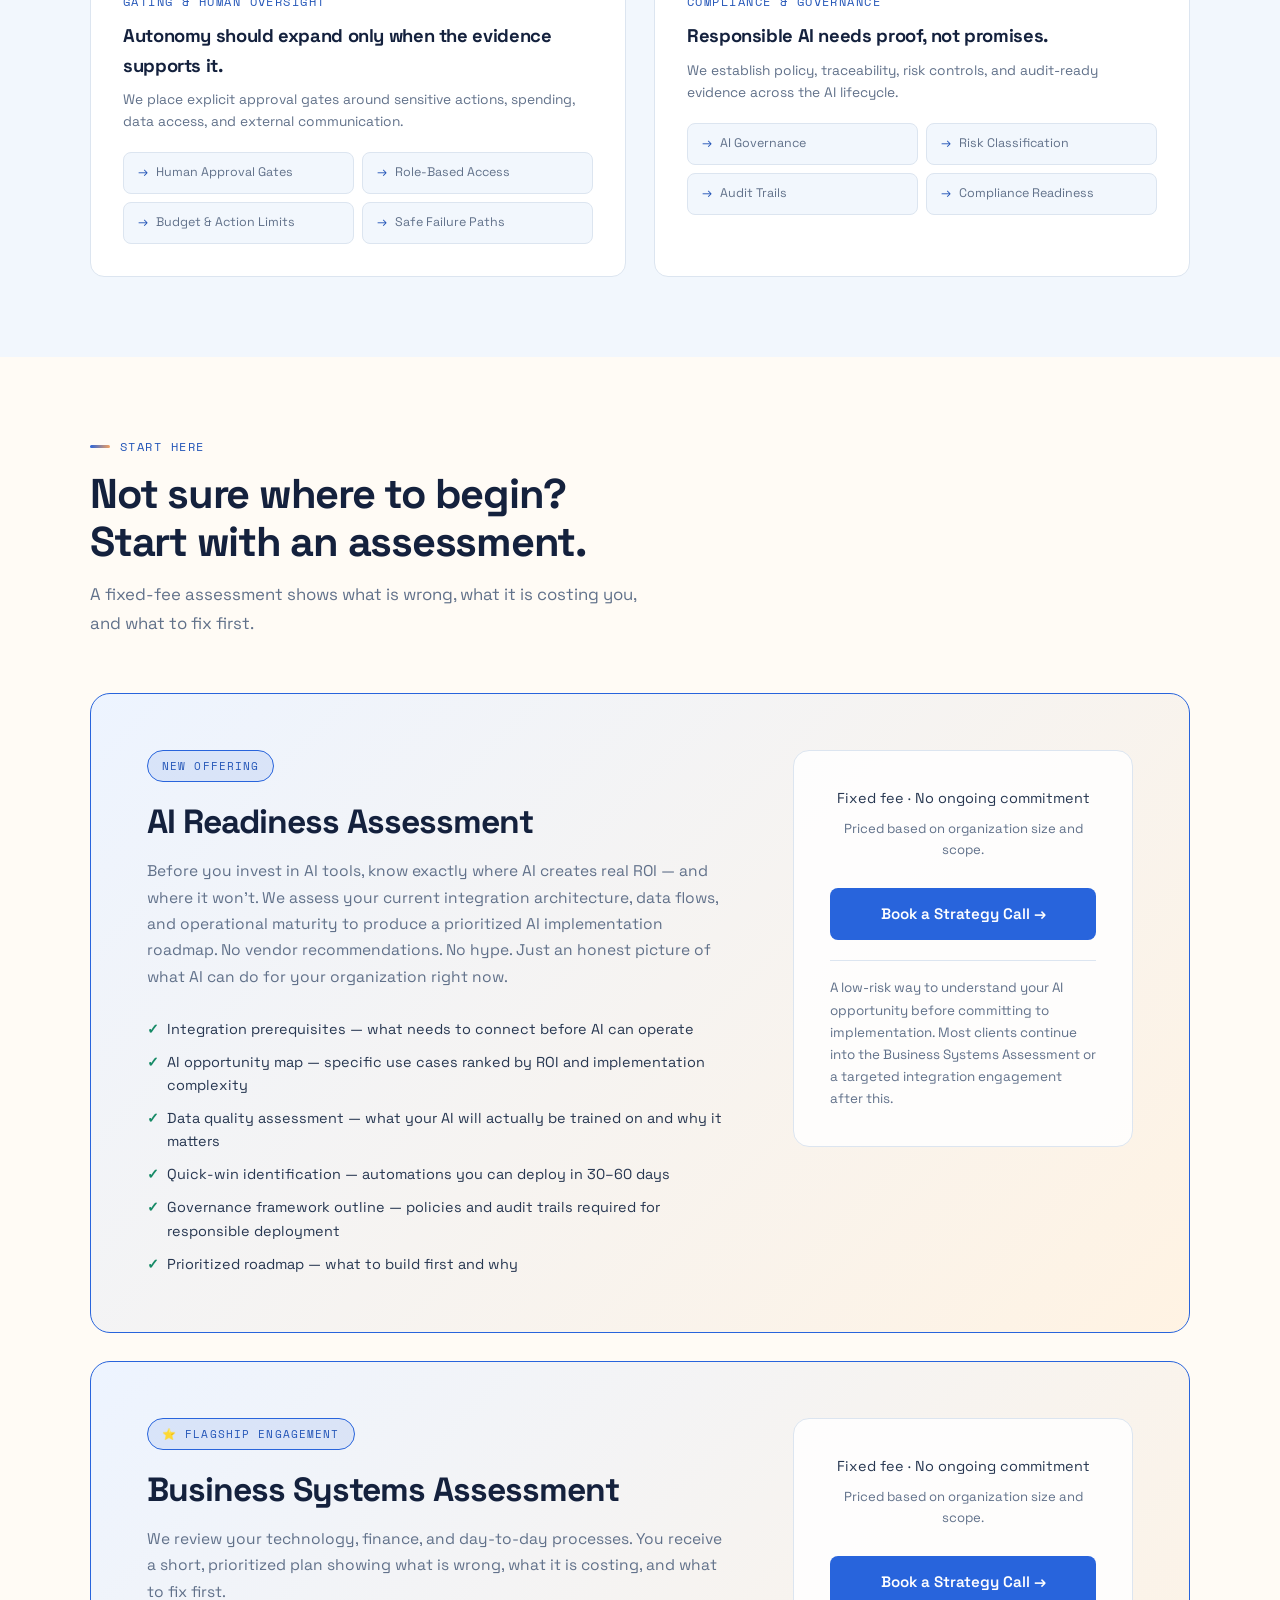
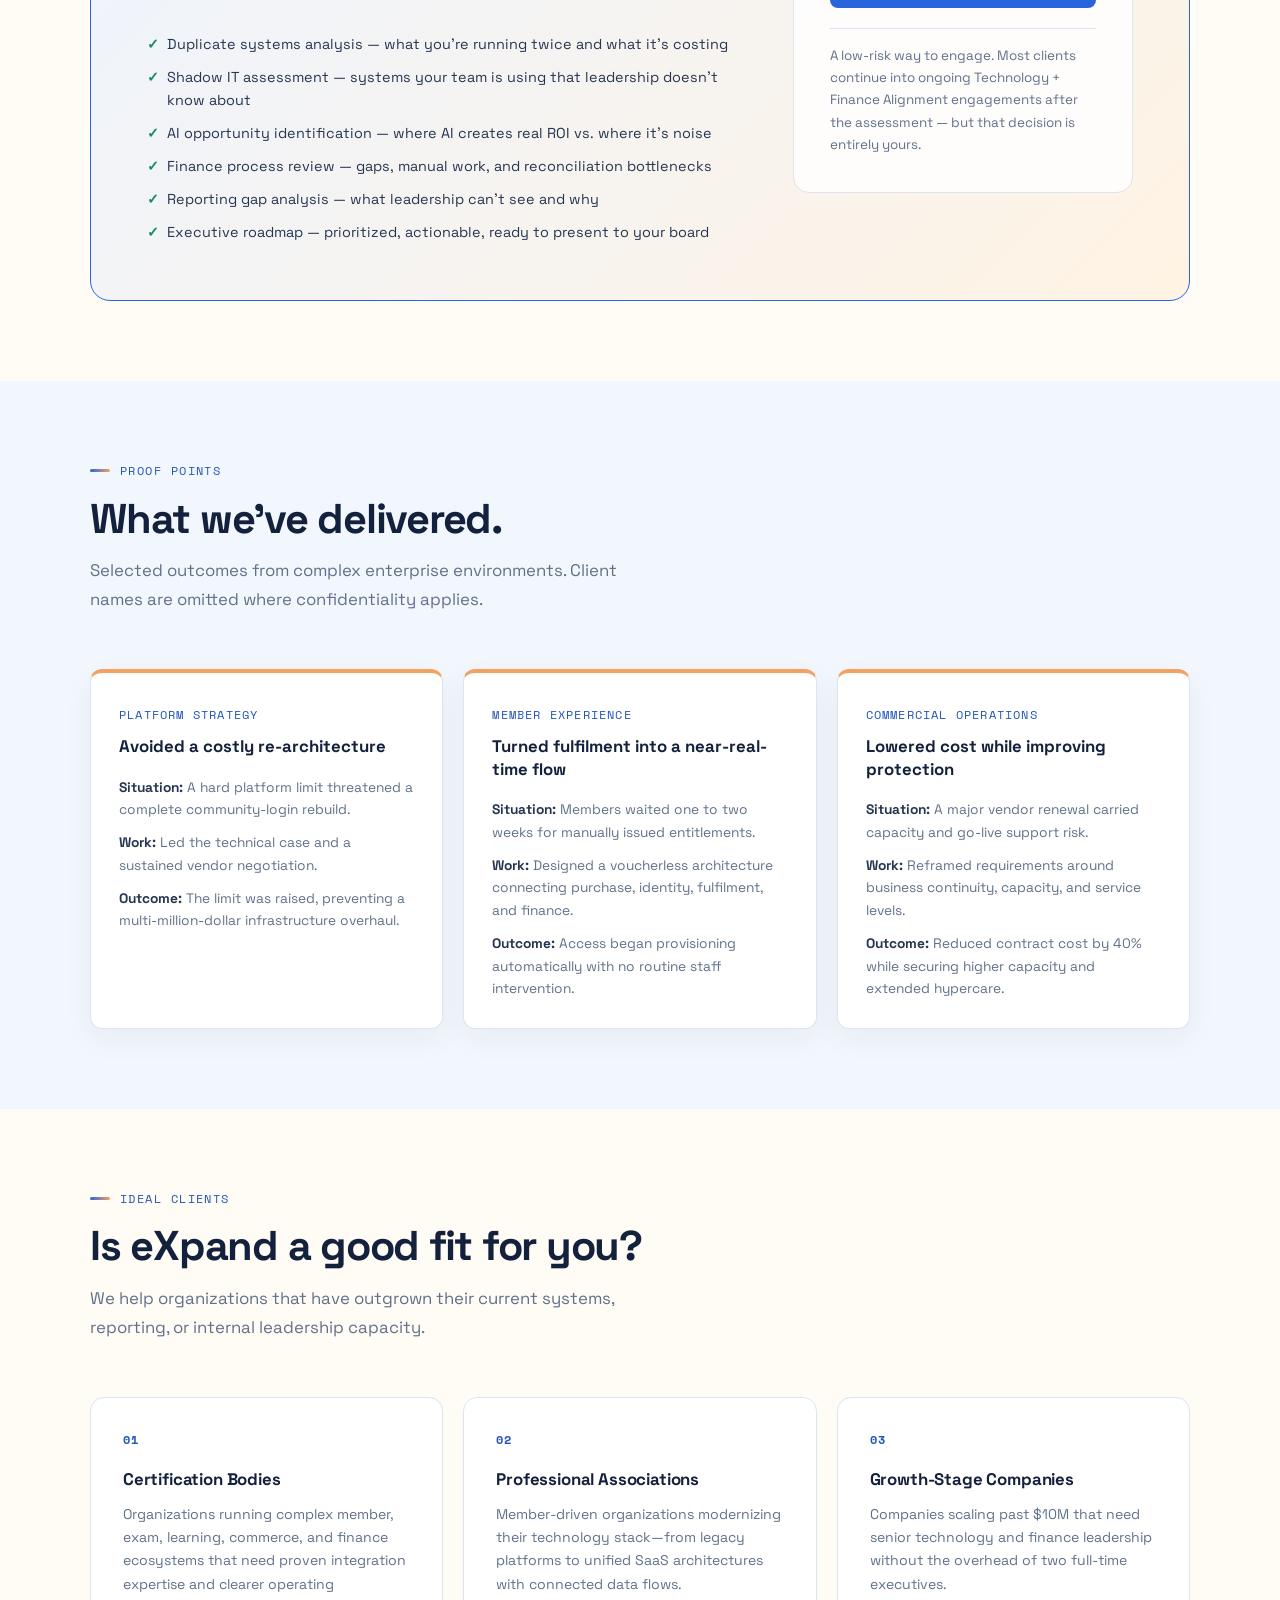
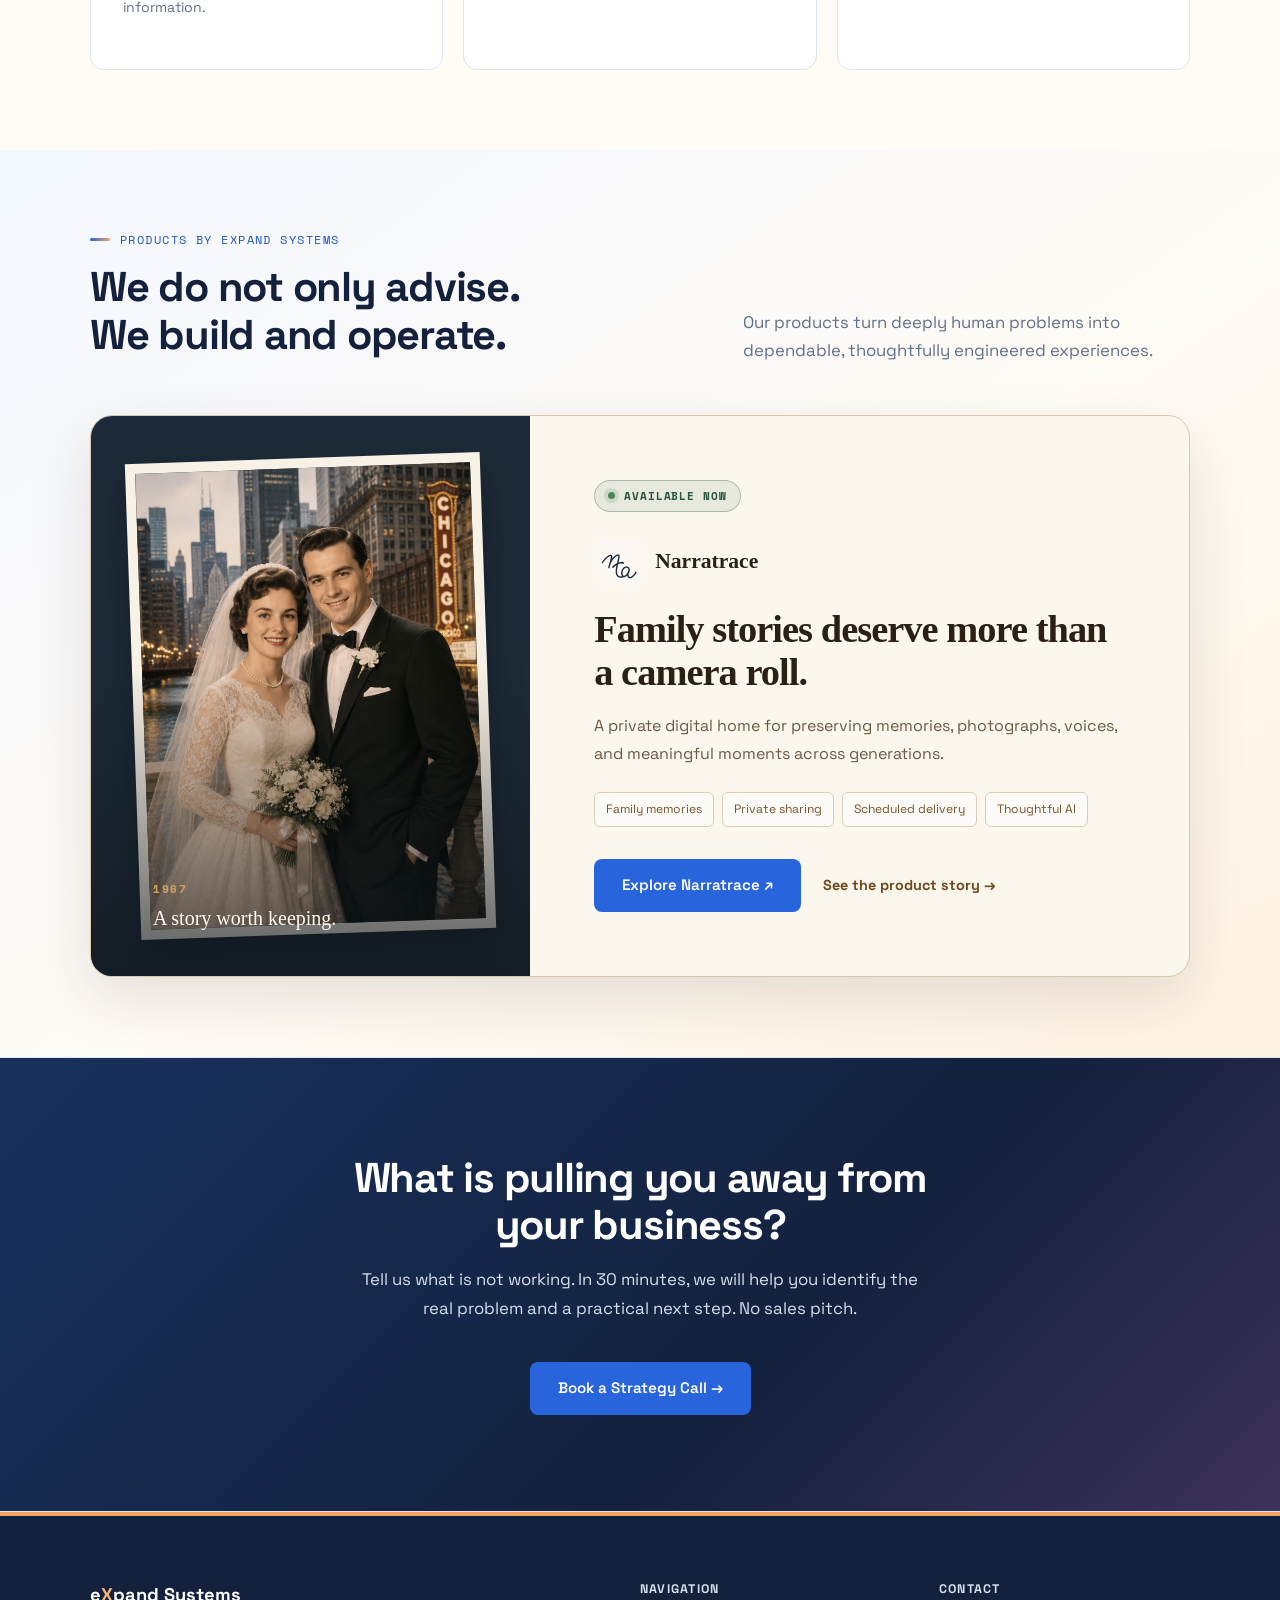
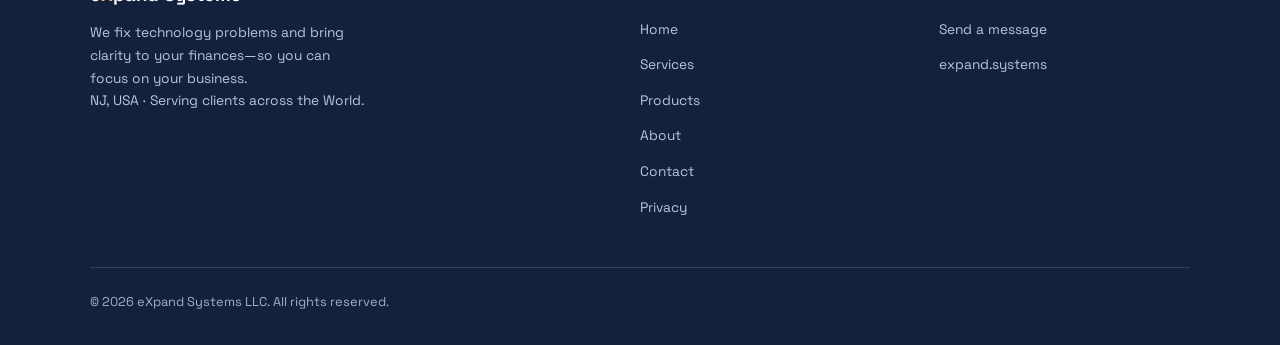
==== commit 4ca18319: "Prepare Expand Systems for Narratrace launch" ====
--- a/index.html
+++ b/index.html
@@ -5,17 +5,45 @@
   <meta name="viewport" content="width=device-width, initial-scale=1.0" />
   <title>eXpand Systems — Agentic AI, Technology + Finance</title>
   <meta name="description" content="eXpand Systems designs governed AI agents, reusable skills, approval gates, connected technology, and financial systems that businesses can trust." />
-  <link rel="canonical" href="https://expand.systems/" />
+  <link rel="canonical" href="https://www.expand.systems/" />
   <link rel="icon" type="image/png" href="images/favicon.png" />
   <meta property="og:type" content="website" />
-  <meta property="og:url" content="https://expand.systems/" />
+  <meta property="og:url" content="https://www.expand.systems/" />
   <meta property="og:title" content="eXpand Systems — Agentic AI, Technology + Finance" />
   <meta property="og:description" content="We build governed AI agents, reusable skills, approval gates, and connected business systems." />
-  <meta property="og:image" content="https://expand.systems/images/og-expand-systems.png" />
+  <meta property="og:image" content="https://www.expand.systems/images/og-expand-systems.png" />
   <meta name="twitter:card" content="summary_large_image" />
   <meta name="twitter:title" content="eXpand Systems — Agentic AI, Technology + Finance" />
   <meta name="twitter:description" content="We build governed AI agents, reusable skills, approval gates, and connected business systems." />
-  <meta name="twitter:image" content="https://expand.systems/images/og-expand-systems.png" />
+  <meta name="twitter:image" content="https://www.expand.systems/images/og-expand-systems.png" />
+  <script type="application/ld+json">
+    {
+      "@context": "https://schema.org",
+      "@graph": [
+        {
+          "@type": "Organization",
+          "@id": "https://www.expand.systems/#organization",
+          "name": "Expand Systems LLC",
+          "alternateName": "eXpand Systems",
+          "url": "https://www.expand.systems/",
+          "location": {
+            "@type": "Place",
+            "name": "NJ, USA"
+          }
+        },
+        {
+          "@type": "WebSite",
+          "@id": "https://www.expand.systems/#website",
+          "url": "https://www.expand.systems/",
+          "name": "eXpand Systems",
+          "publisher": {
+            "@id": "https://www.expand.systems/#organization"
+          },
+          "inLanguage": "en-US"
+        }
+      ]
+    }
+  </script>
   <link rel="preconnect" href="https://fonts.googleapis.com" />
   <link rel="preconnect" href="https://fonts.gstatic.com" crossorigin />
   <link href="https://fonts.googleapis.com/css2?family=Space+Grotesk:wght@300;400;500;600;700&family=Space+Mono:wght@400;700&display=swap" rel="stylesheet" />
@@ -347,13 +375,13 @@
         <div class="memory-note"><span>1967</span>A story worth keeping.</div>
       </div>
       <div class="narratrace-preview-copy">
-        <div class="product-status product-status--beta"><span></span>Public beta coming soon</div>
+        <div class="product-status product-status--live"><span></span>Available now</div>
         <div class="narratrace-lockup"><img src="images/narratrace-brand-mark.png" alt="" /><span>Narratrace</span></div>
         <h3>Family stories deserve more than a camera roll.</h3>
-        <p>A private digital home for preserving memories, photographs, voices, and meaningful moments across generations. Public beta is coming soon.</p>
+        <p>A private digital home for preserving memories, photographs, voices, and meaningful moments across generations.</p>
         <div class="product-tags"><span>Family memories</span><span>Private sharing</span><span>Scheduled delivery</span><span>Thoughtful AI</span></div>
         <div class="product-actions">
-          <a class="btn btn-primary" href="https://www.getnarratrace.com/" target="_blank" rel="noopener noreferrer">Get public beta updates ↗</a>
+          <a class="btn btn-primary" href="https://getnarratrace.com/" target="_blank" rel="noopener noreferrer">Explore Narratrace ↗</a>
           <a class="product-story-link" href="products.html">See the product story →</a>
         </div>
       </div>
@@ -393,7 +421,7 @@
         <h3>Contact</h3>
         <ul>
           <li><a href="contact.html">Send a message</a></li>
-          <li><a href="https://expand.systems">expand.systems</a></li>
+          <li><a href="https://www.expand.systems">expand.systems</a></li>
         </ul>
       </div>
     </div>
--- a/style.css
+++ b/style.css
@@ -334,8 +334,8 @@
 .narratrace-preview-copy { display: flex; flex-direction: column; justify-content: center; padding: 64px; }
 .product-status { display: inline-flex; align-items: center; align-self: flex-start; gap: 9px; margin-bottom: 26px; padding: 7px 13px; border: 1px solid rgba(22,138,102,.28); border-radius: 100px; color: #116F53; background: rgba(22,138,102,.08); font: 700 .68rem 'Space Mono',monospace; letter-spacing: .08em; text-transform: uppercase; }
 .product-status span { width: 7px; height: 7px; border-radius: 50%; background: #168A66; box-shadow: 0 0 0 4px rgba(22,138,102,.12); }
-.product-status--beta { color: #76552C; border-color: rgba(163,109,39,.3); background: rgba(211,162,91,.12); }
-.product-status--beta span { background: #D3A25B; box-shadow: 0 0 0 4px rgba(211,162,91,.16); }
+.product-status--live { color: #28563A; border-color: rgba(40,86,58,.3); background: rgba(73,133,91,.12); }
+.product-status--live span { background: #49855B; box-shadow: 0 0 0 4px rgba(73,133,91,.16); }
 .narratrace-lockup { display: flex; align-items: center; gap: 13px; margin-bottom: 22px; color: #2A2016; font: 700 1.35rem Georgia,serif; }
 .narratrace-lockup img { width: 48px; height: 48px; border-radius: 10px; }
 .narratrace-preview-copy h3 { max-width: 600px; margin-bottom: 18px; color: #2A2016; font: 700 clamp(1.8rem,3vw,2.65rem)/1.12 Georgia,serif; letter-spacing: -.025em; }
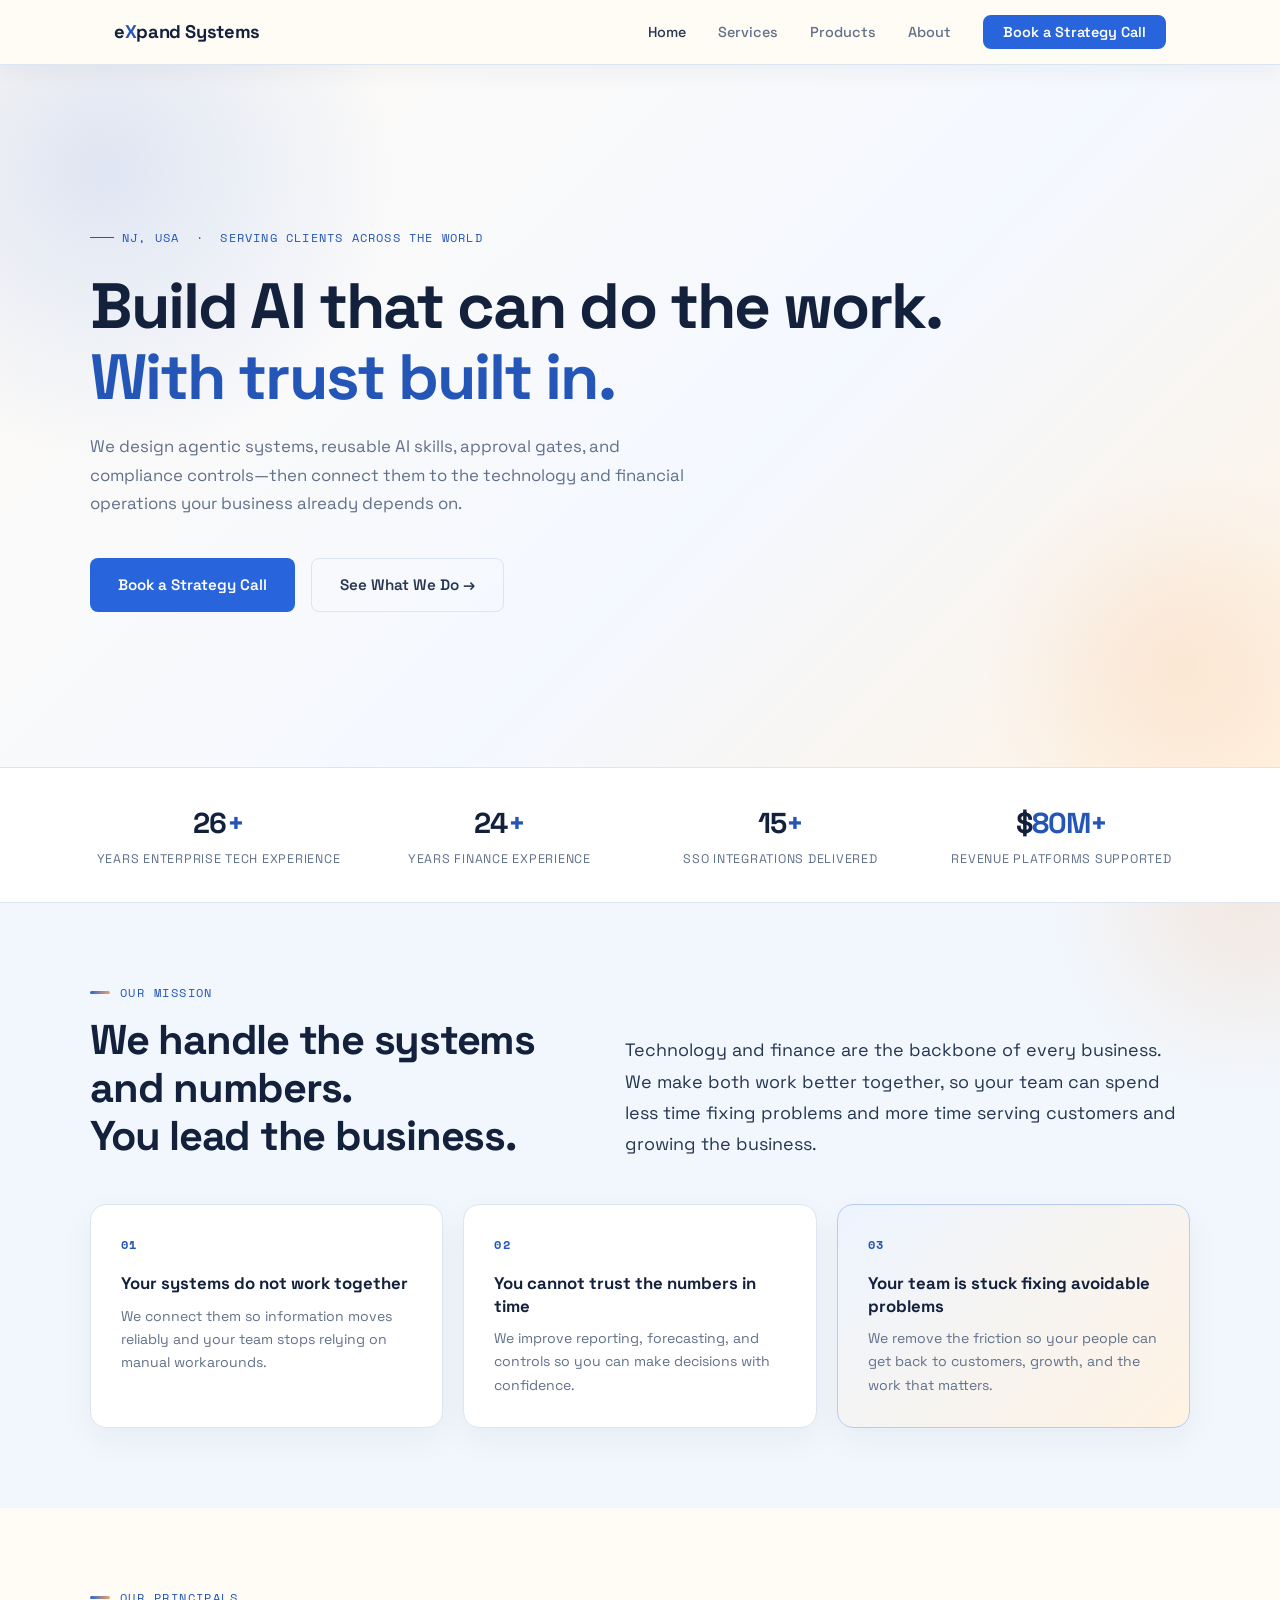
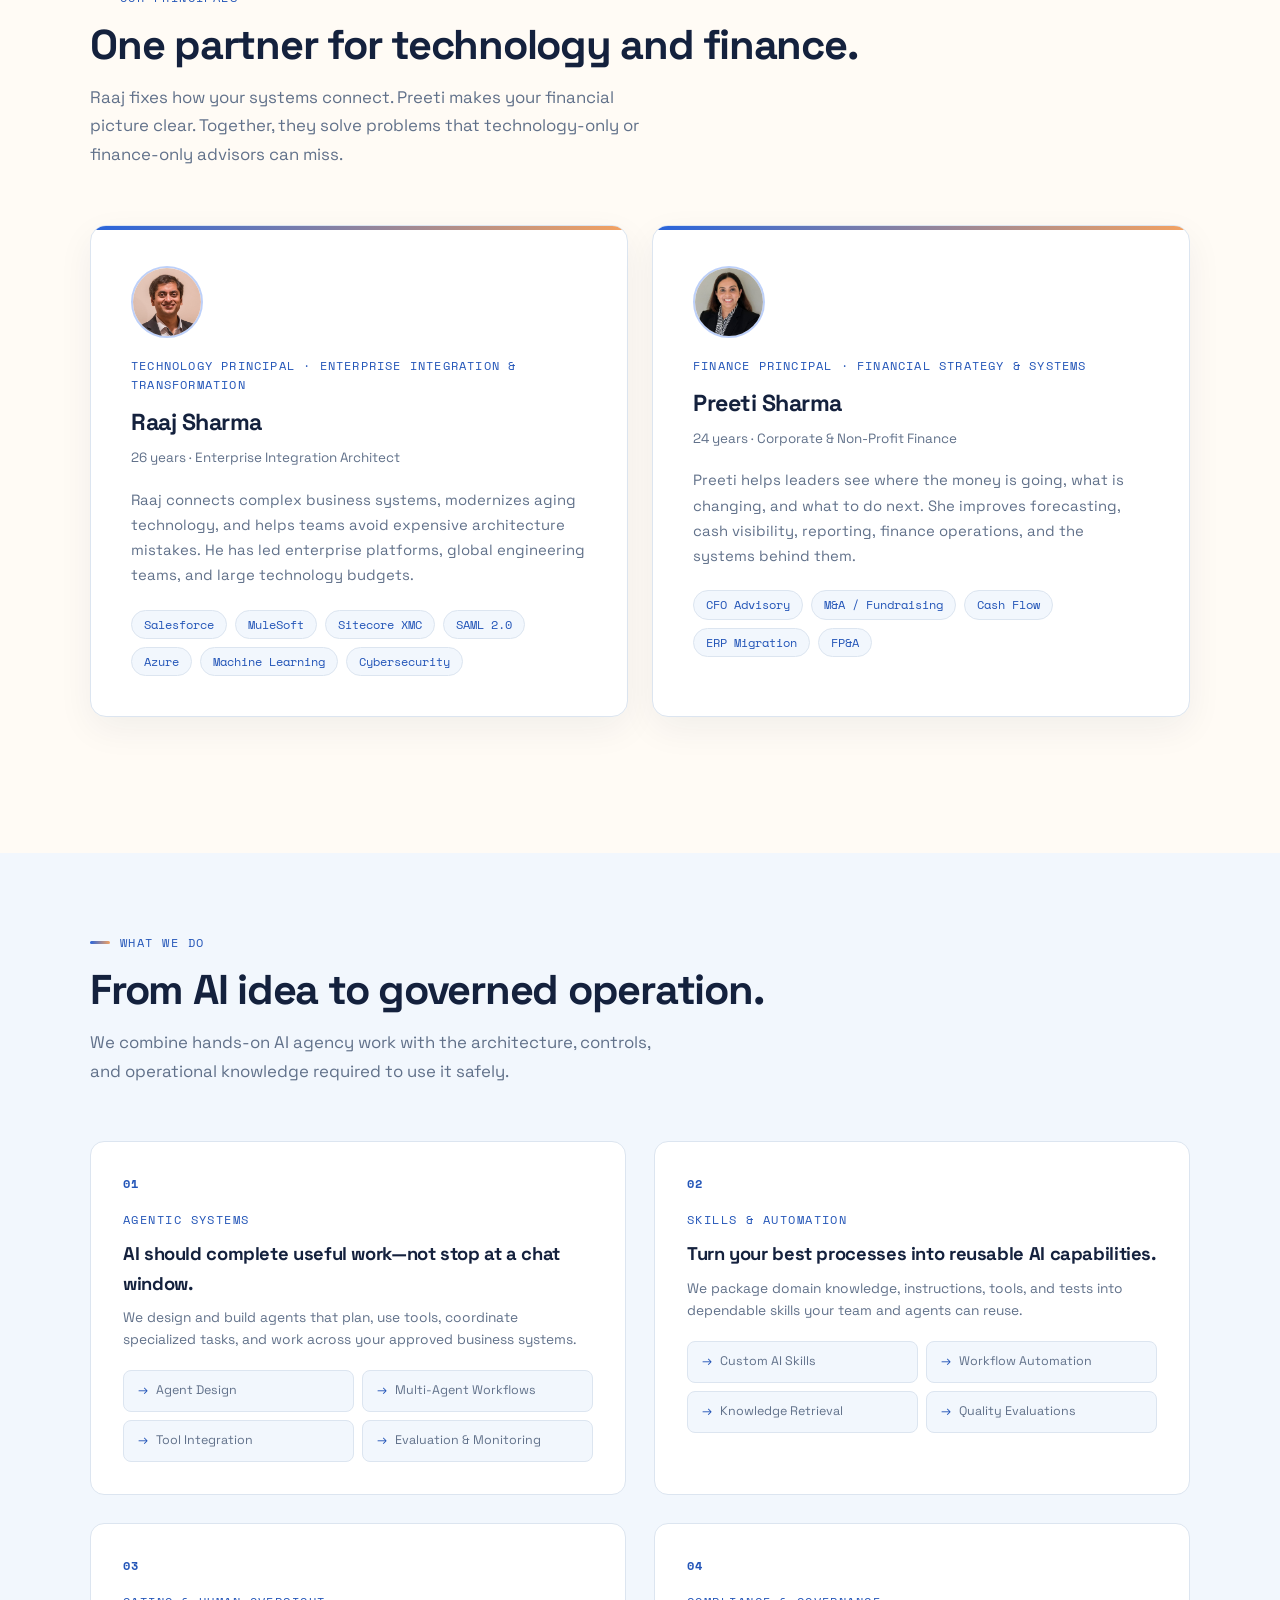
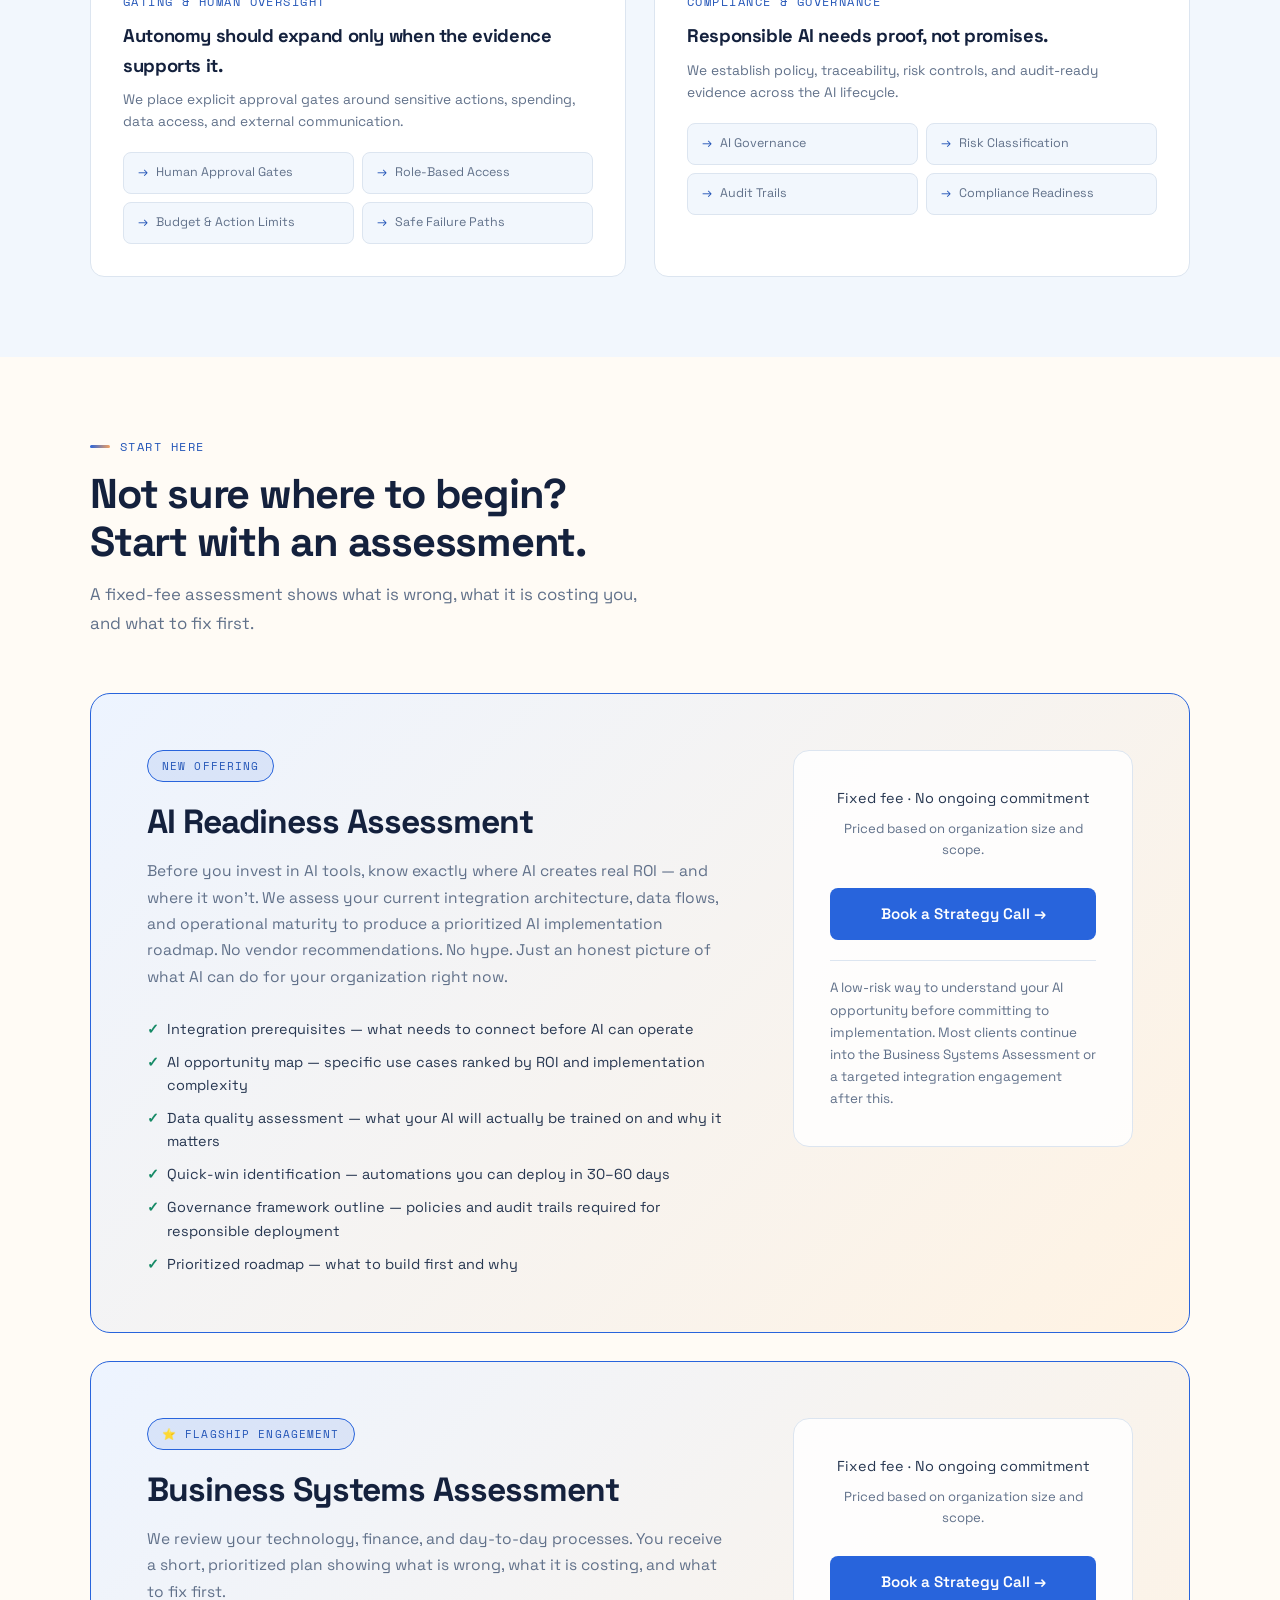
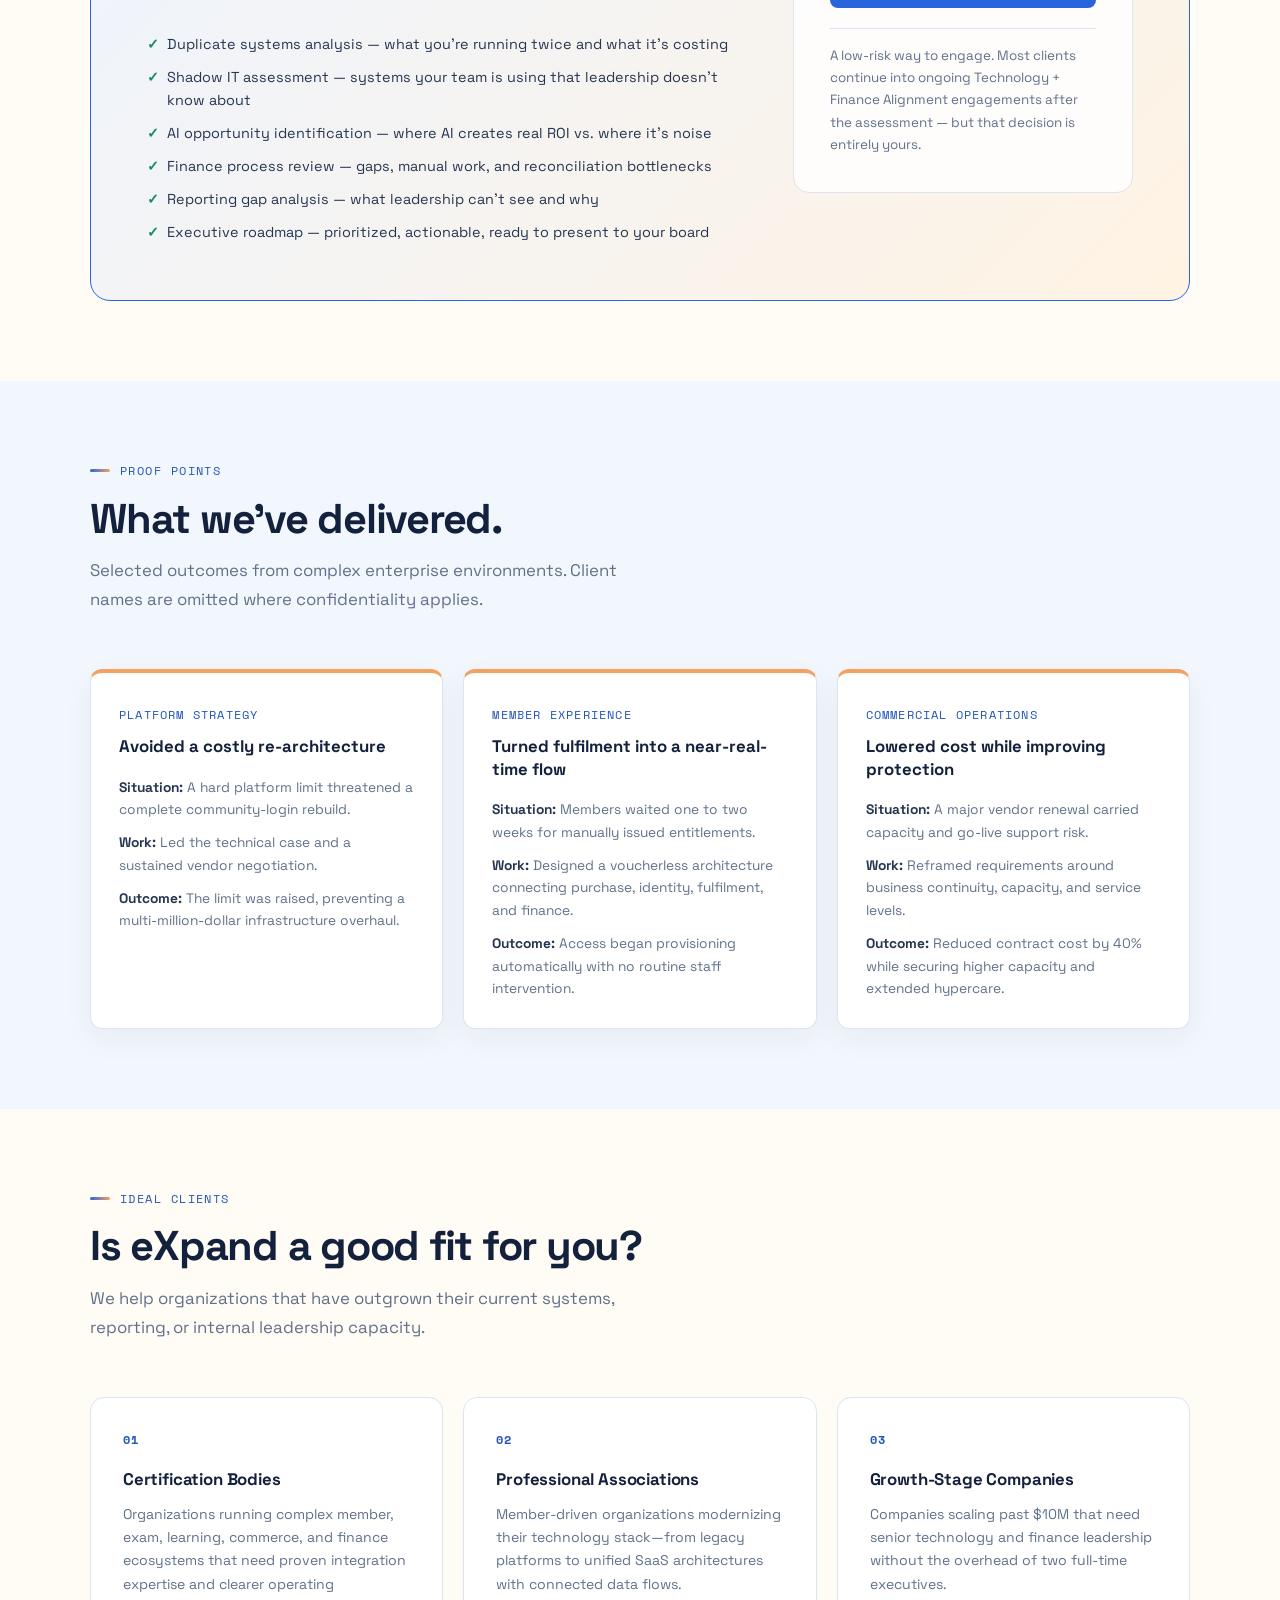
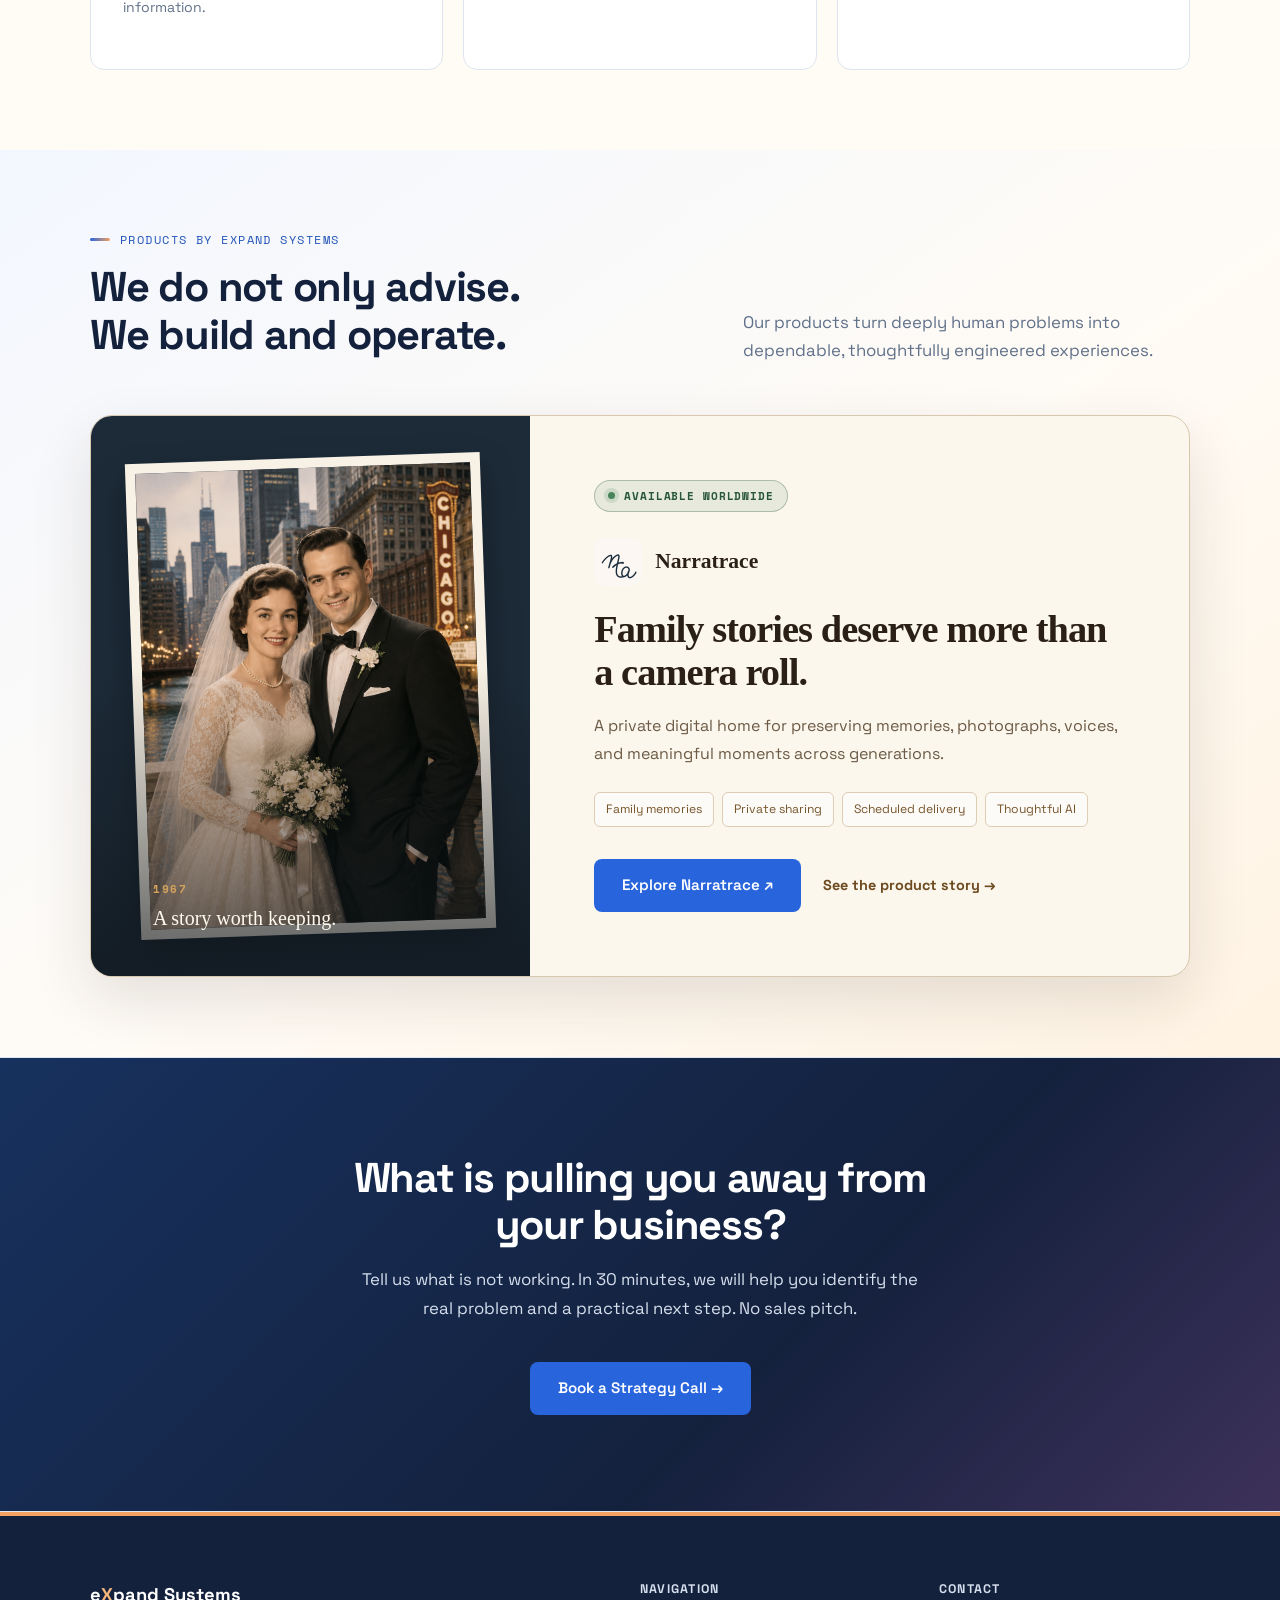
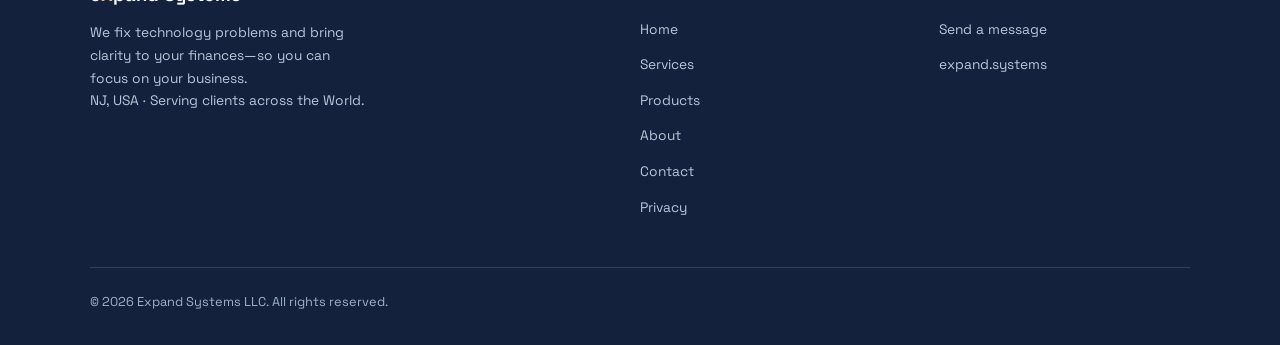
==== commit ff8e3fda: "Align Narratrace global trust claims" ====
--- a/index.html
+++ b/index.html
@@ -375,7 +375,7 @@
         <div class="memory-note"><span>1967</span>A story worth keeping.</div>
       </div>
       <div class="narratrace-preview-copy">
-        <div class="product-status product-status--live"><span></span>Available now</div>
+        <div class="product-status product-status--live"><span></span>Available worldwide</div>
         <div class="narratrace-lockup"><img src="images/narratrace-brand-mark.png" alt="" /><span>Narratrace</span></div>
         <h3>Family stories deserve more than a camera roll.</h3>
         <p>A private digital home for preserving memories, photographs, voices, and meaningful moments across generations.</p>
@@ -426,7 +426,7 @@
       </div>
     </div>
     <div class="footer-bottom">
-      <span>© 2026 eXpand Systems LLC. All rights reserved.</span>
+      <span>© 2026 Expand Systems LLC. All rights reserved.</span>
     </div>
   </div>
 </footer>
--- a/style.css
+++ b/style.css
@@ -363,6 +363,11 @@
 .product-capabilities strong, .product-capabilities span { display: block; }
 .product-capabilities strong { margin-bottom: 5px; color: var(--white); font-size: .88rem; }
 .product-capabilities span { color: var(--muted); font-size: .79rem; line-height: 1.5; }
+.product-integration-note { margin: -10px 0 28px; color: var(--muted); font-size: .83rem; line-height: 1.65; }
+.product-integration-note strong { color: var(--white); }
+.product-legal-links { display: flex; flex-wrap: wrap; gap: 16px; margin-top: 18px; font-size: .8rem; }
+.product-legal-links a { color: var(--blue-light); text-decoration: none; }
+.product-legal-links a:hover, .product-legal-links a:focus-visible { text-decoration: underline; text-underline-offset: 3px; }
 .product-principles { display: grid; grid-template-columns: repeat(3,1fr); gap: 18px; margin-top: 42px; }
 .product-principles article { padding: 30px; border: 1px solid var(--border); border-top: 3px solid var(--blue); border-radius: 12px; background: var(--bg-card); }
 .product-principles article > span { color: var(--blue-light); font: 700 .72rem 'Space Mono',monospace; }
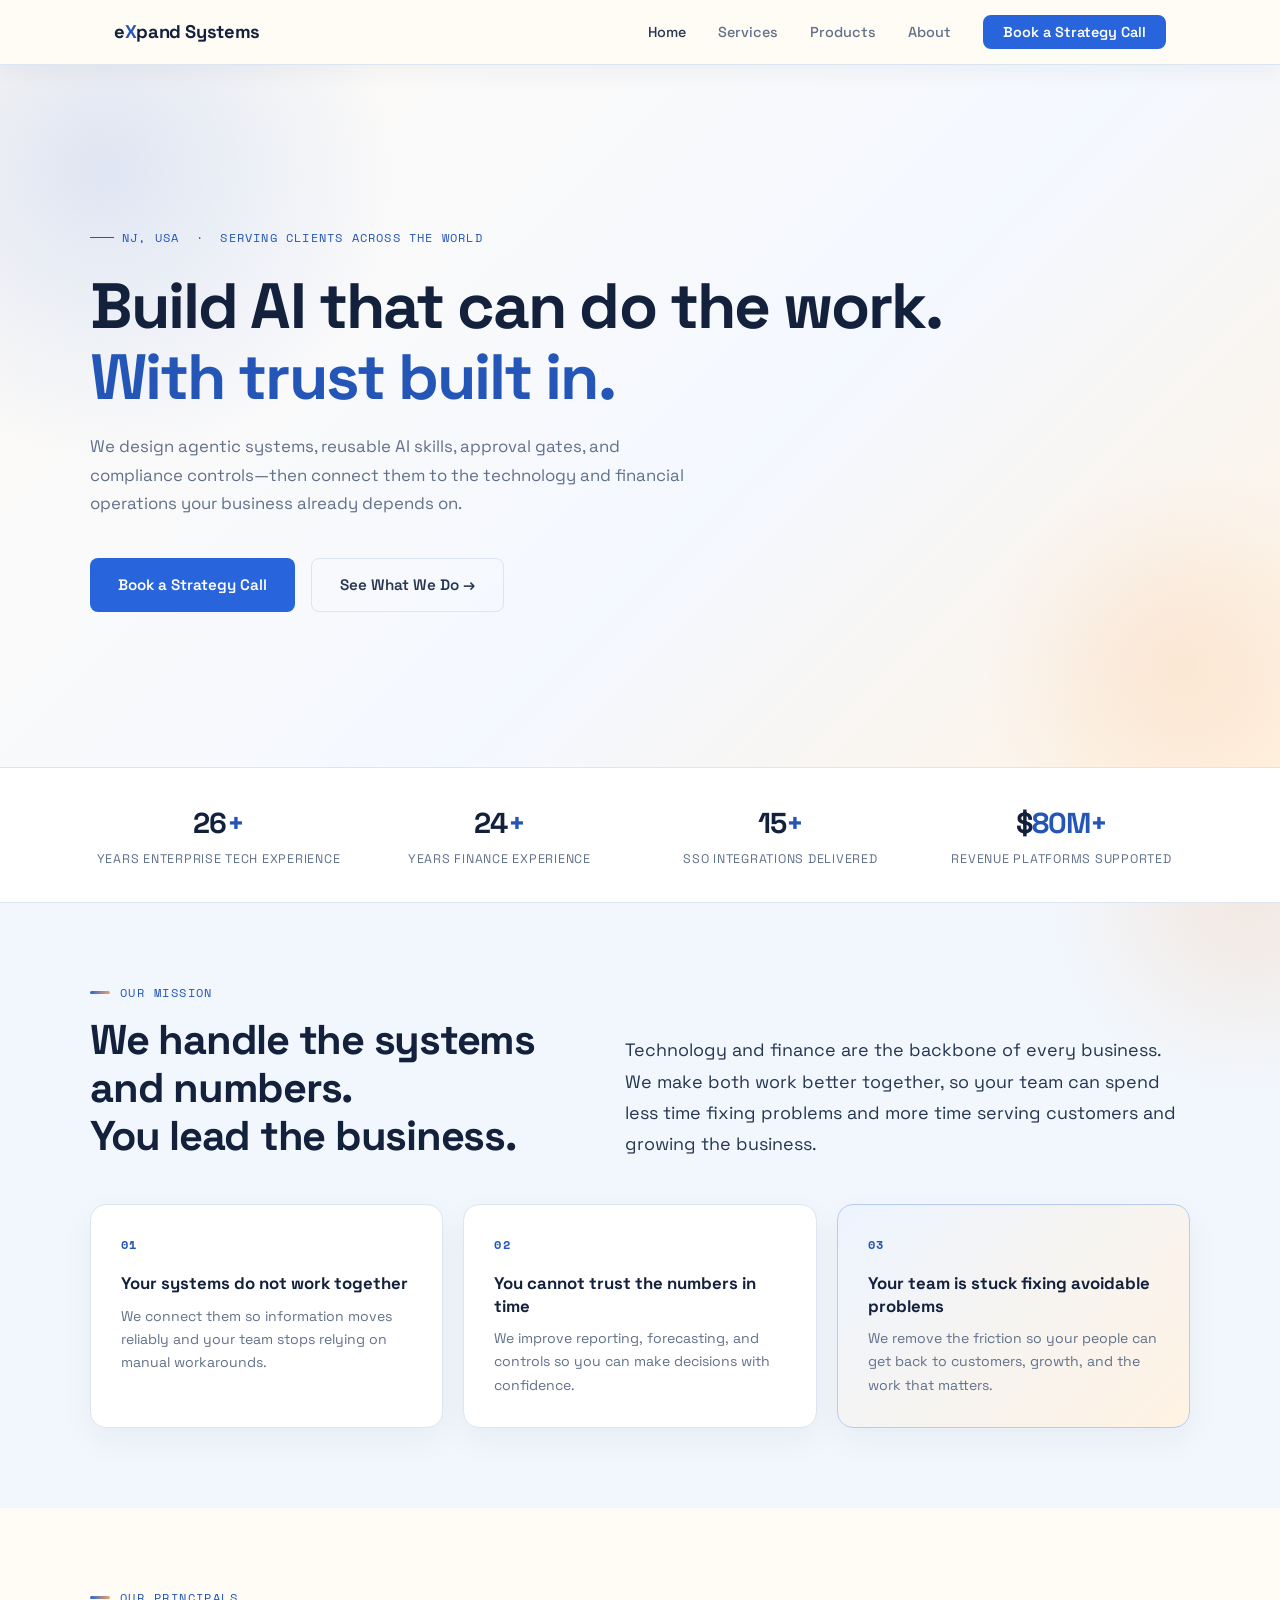
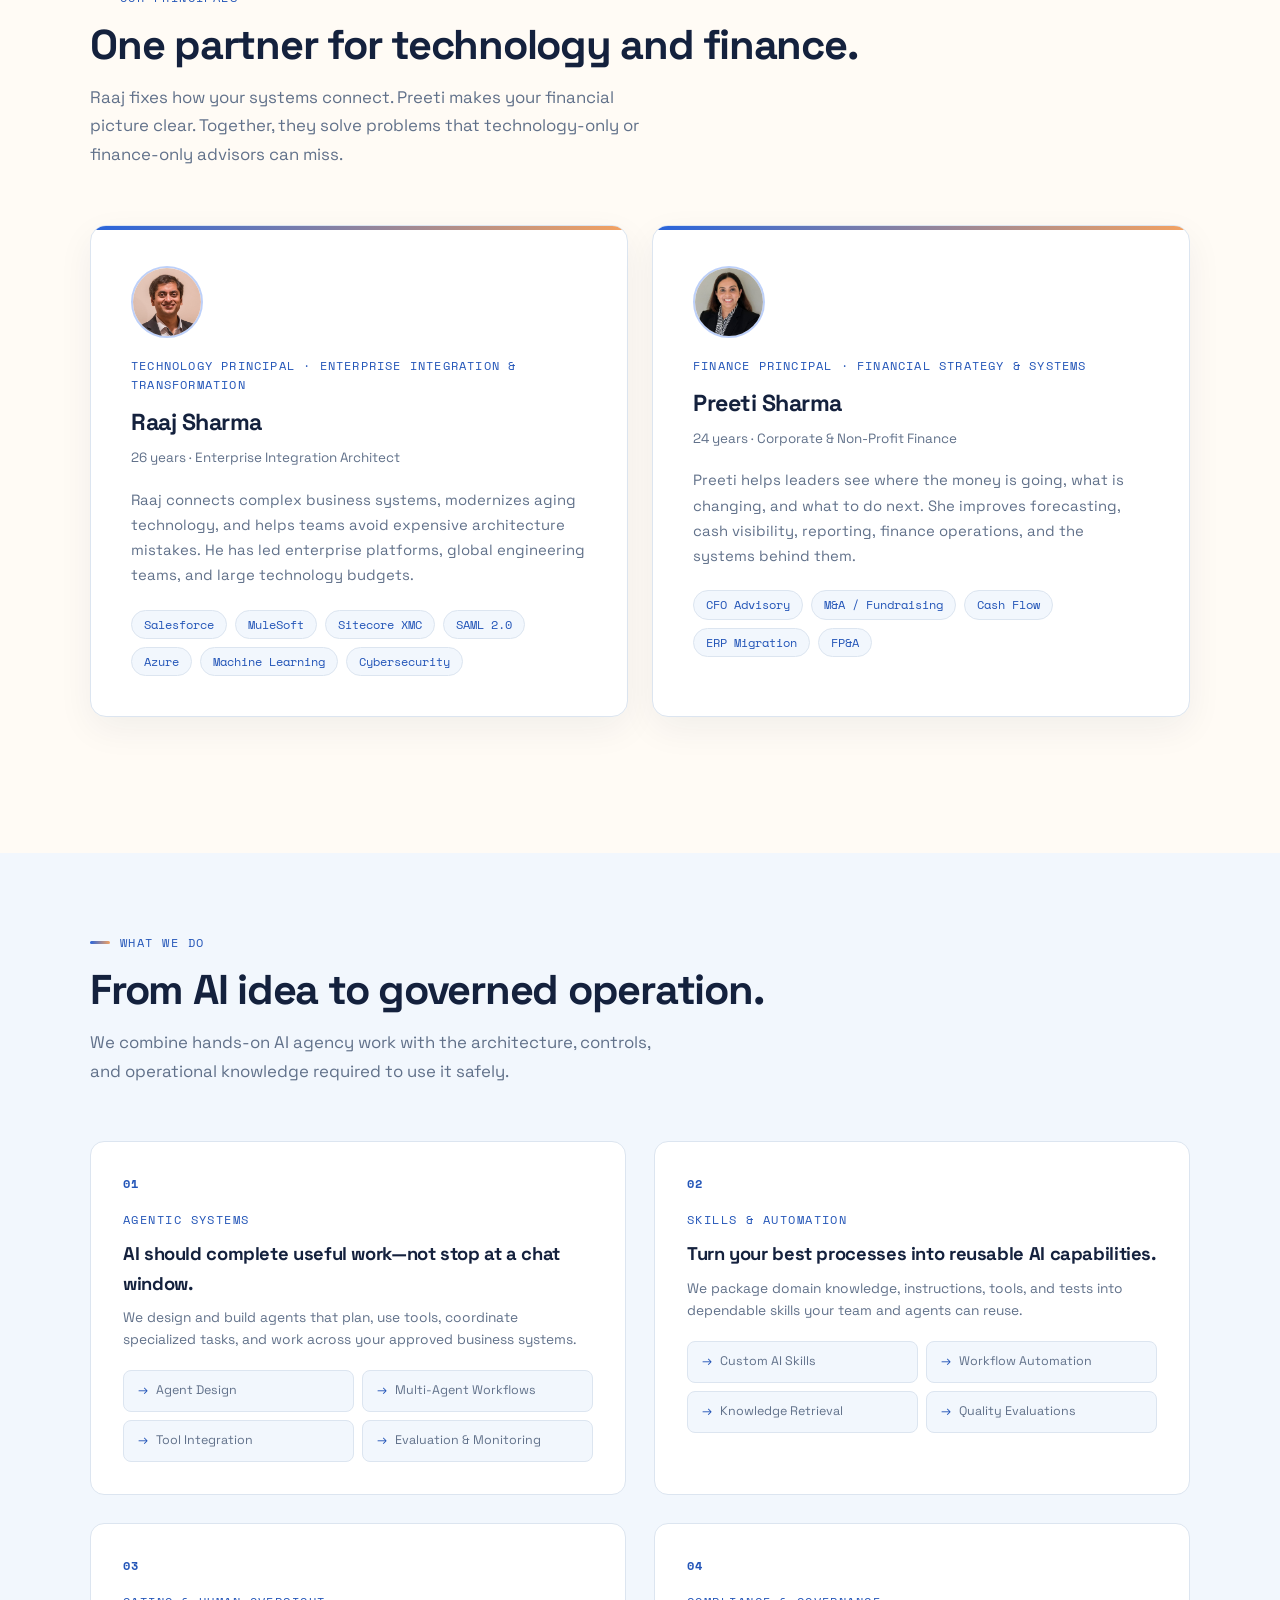
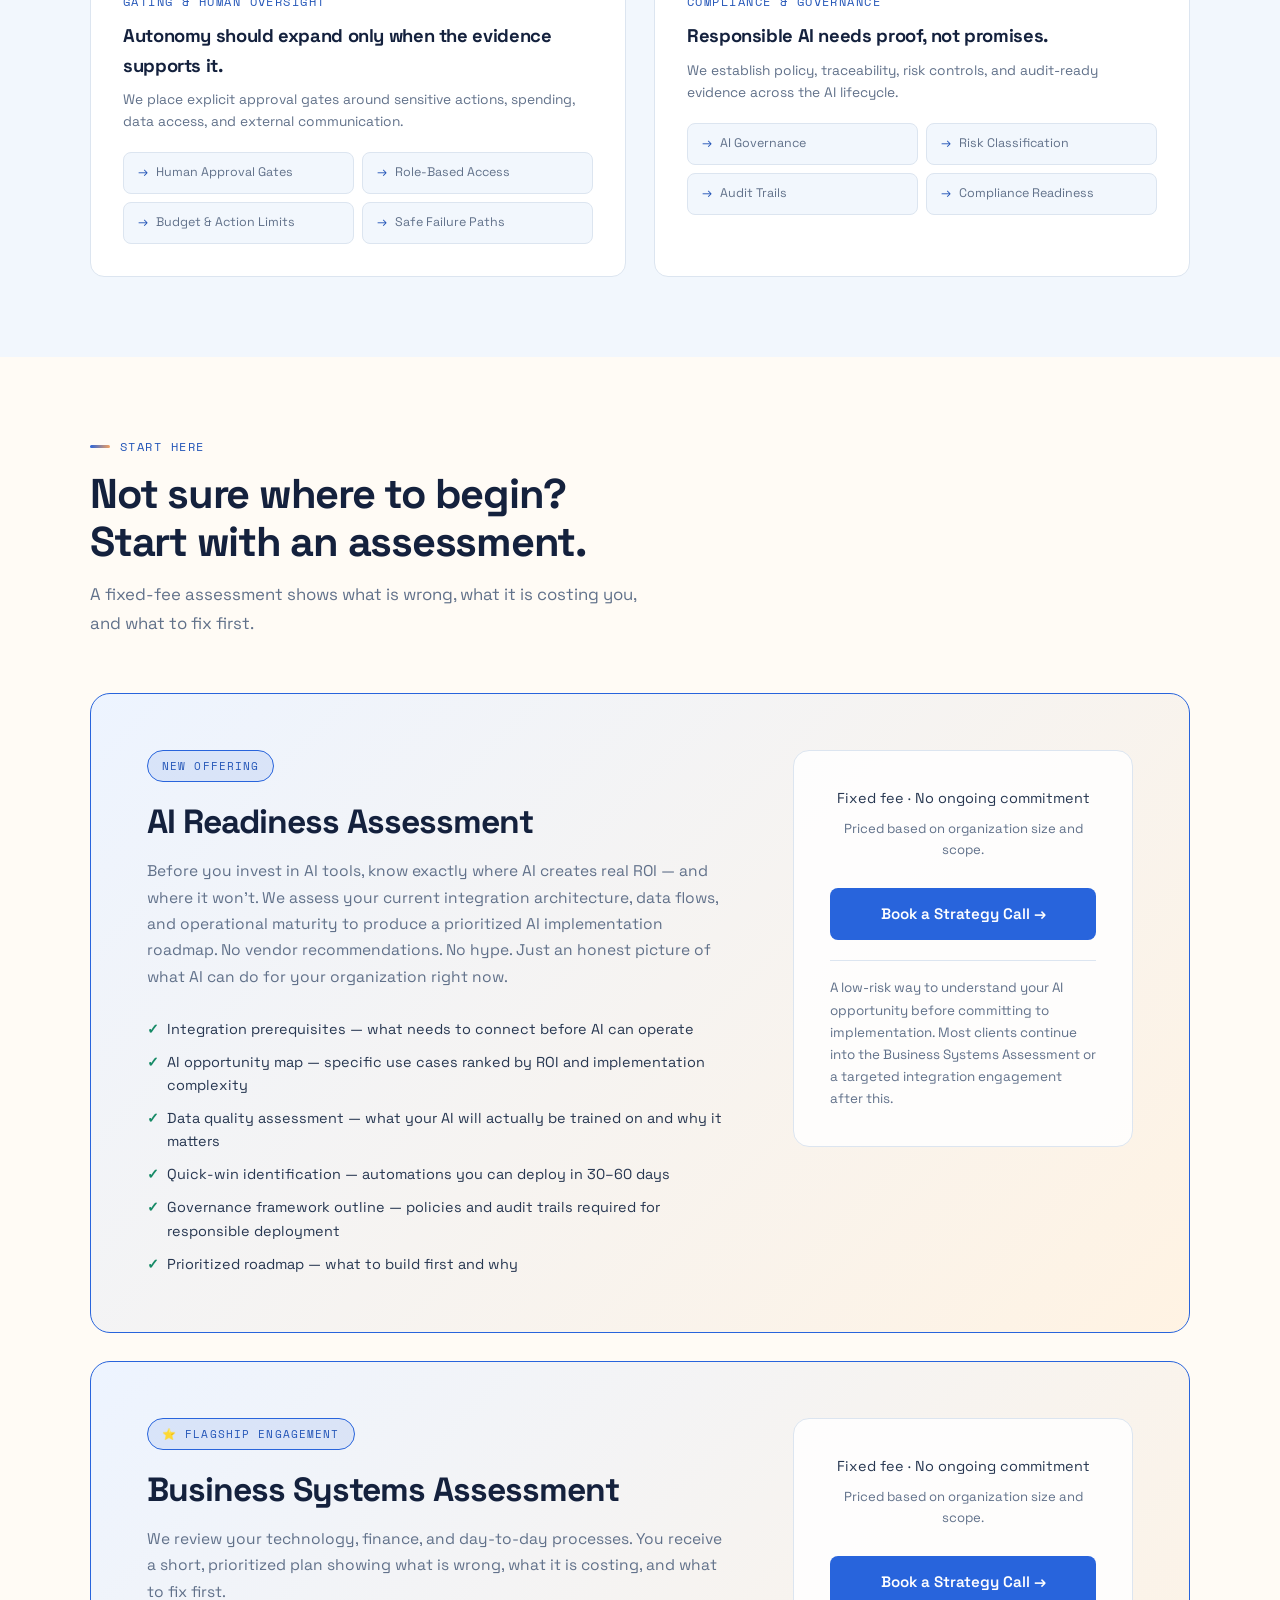
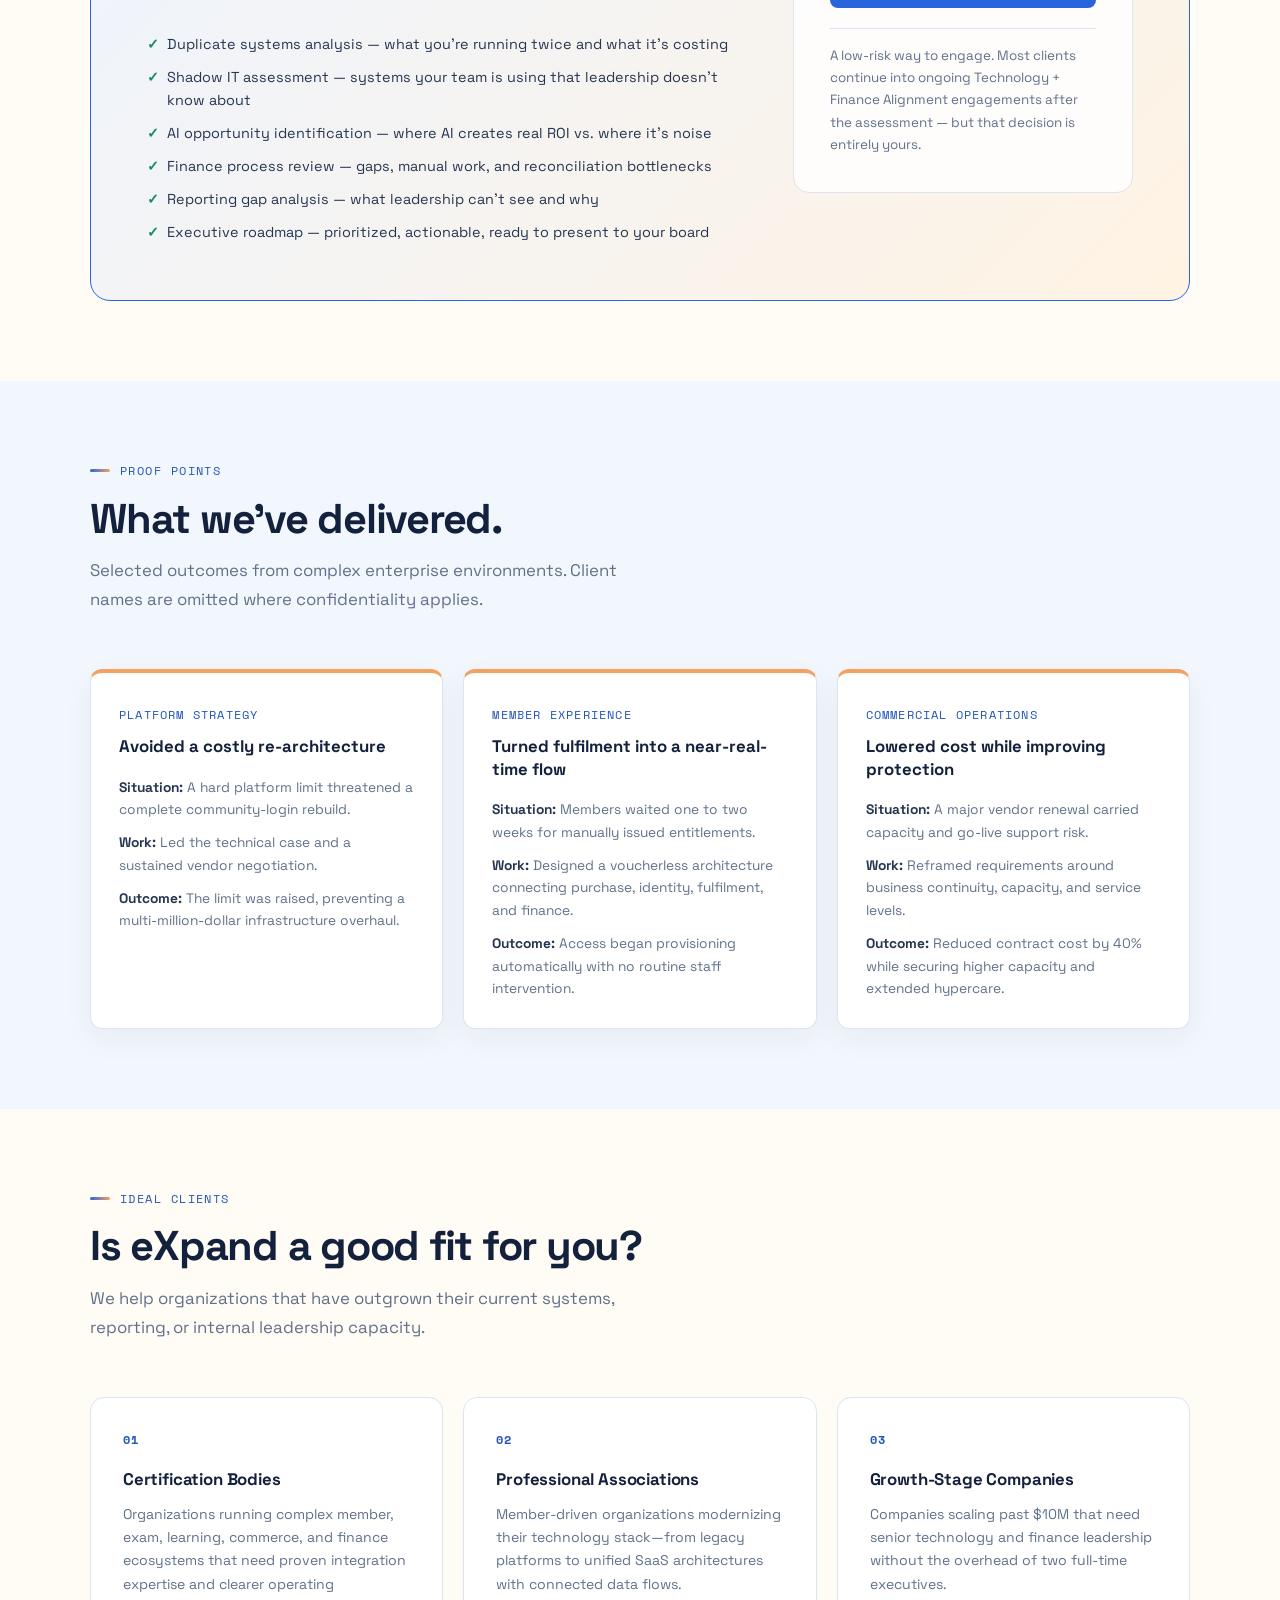
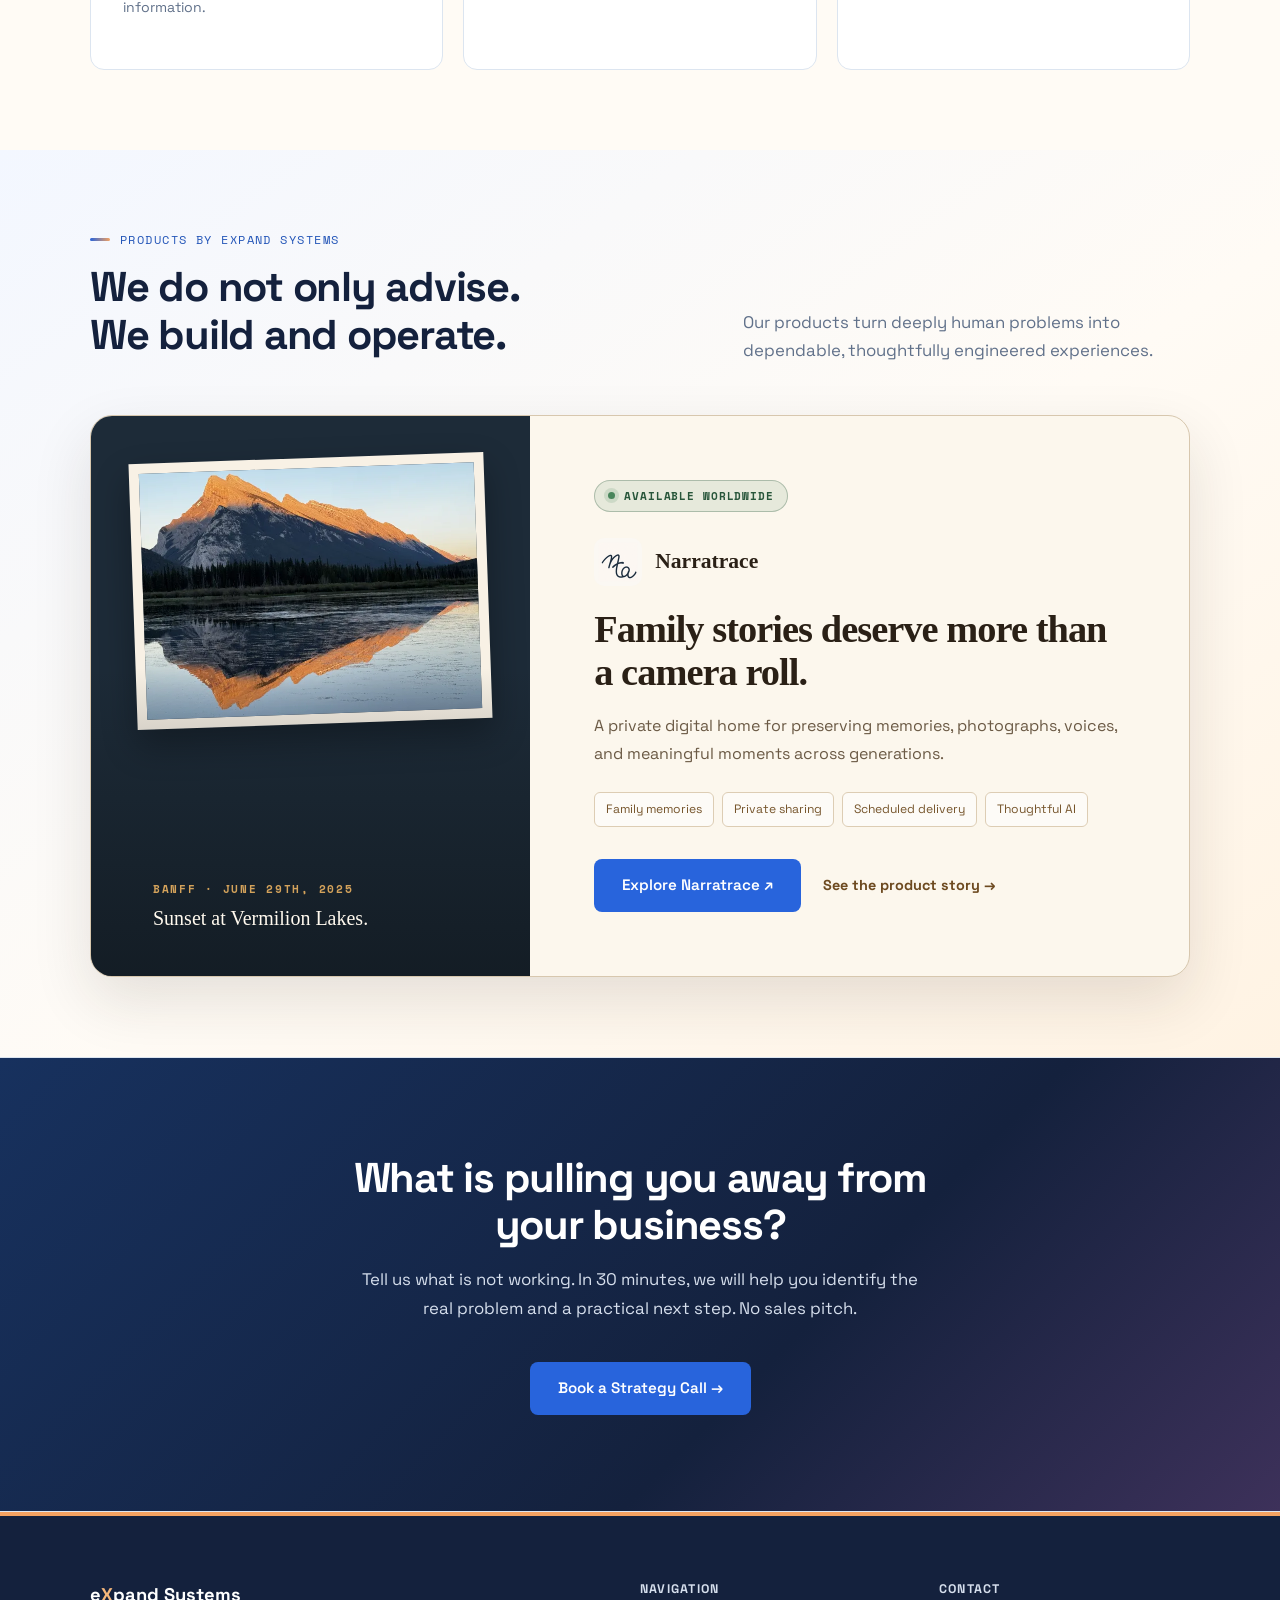
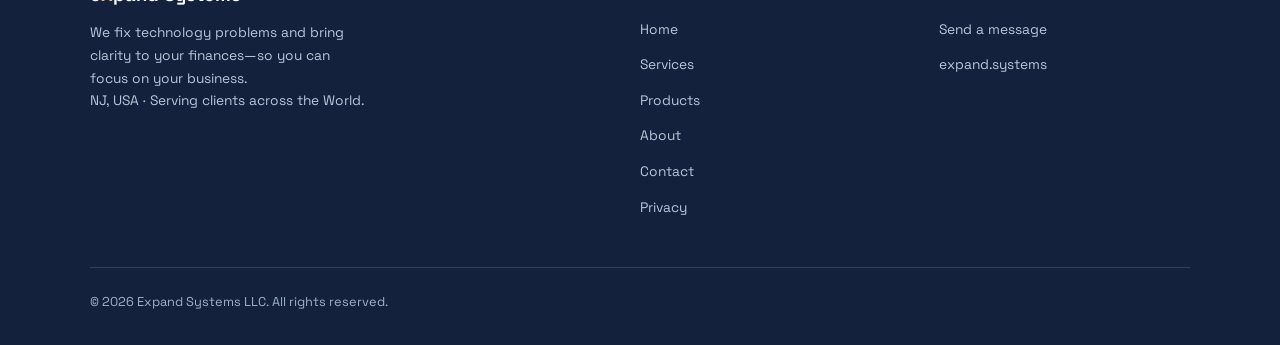
==== commit 517a0547: "Align Narratrace product imagery" ====
--- a/index.html
+++ b/index.html
@@ -47,7 +47,7 @@
   <link rel="preconnect" href="https://fonts.googleapis.com" />
   <link rel="preconnect" href="https://fonts.gstatic.com" crossorigin />
   <link href="https://fonts.googleapis.com/css2?family=Space+Grotesk:wght@300;400;500;600;700&family=Space+Mono:wght@400;700&display=swap" rel="stylesheet" />
-  <link rel="stylesheet" href="style.css?v=20260816a" />
+  <link rel="stylesheet" href="style.css?v=20260830a" />
 </head>
 <body>
 
@@ -370,9 +370,12 @@
       <p class="section-sub">Our products turn deeply human problems into dependable, thoughtfully engineered experiences.</p>
     </div>
     <article class="narratrace-preview">
-      <div class="narratrace-preview-visual" aria-hidden="true">
-        <img src="images/narratrace-family-memory.png" alt="" />
-        <div class="memory-note"><span>1967</span>A story worth keeping.</div>
+      <div class="narratrace-preview-visual">
+        <picture>
+          <source type="image/webp" srcset="images/mount-rundle-vermilion-lakes-sunset-640.webp 640w, images/mount-rundle-vermilion-lakes-sunset-1200.webp 1200w, images/mount-rundle-vermilion-lakes-sunset-1920.webp 1920w" sizes="(max-width: 640px) calc(100vw - 98px), (max-width: 900px) calc(100vw - 132px), 460px" />
+          <img src="images/mount-rundle-vermilion-lakes-sunset-1200.jpg" srcset="images/mount-rundle-vermilion-lakes-sunset-640.jpg 640w, images/mount-rundle-vermilion-lakes-sunset-1200.jpg 1200w, images/mount-rundle-vermilion-lakes-sunset-1920.jpg 1920w" sizes="(max-width: 640px) calc(100vw - 98px), (max-width: 900px) calc(100vw - 132px), 460px" width="1200" height="900" loading="lazy" decoding="async" alt="Mount Rundle glowing in the day’s last light and reflected in Vermilion Lakes near Banff" />
+        </picture>
+        <div class="memory-note"><span>Banff · June 29th, 2025</span>Sunset at Vermilion Lakes.</div>
       </div>
       <div class="narratrace-preview-copy">
         <div class="product-status product-status--live"><span></span>Available worldwide</div>
--- a/style.css
+++ b/style.css
@@ -328,7 +328,8 @@
 .narratrace-preview { display: grid; grid-template-columns: minmax(300px,.8fr) 1.2fr; overflow: hidden; border: 1px solid #D7C7AE; border-radius: 22px; background: #FCF7ED; box-shadow: 0 24px 60px rgba(39,32,22,.12); }
 .narratrace-preview-visual { position: relative; min-height: 520px; padding: 42px; background: #1D2B38; overflow: hidden; }
 .narratrace-preview-visual::after { content: ''; position: absolute; inset: 0; background: linear-gradient(180deg,transparent 45%,rgba(15,22,28,.68)); pointer-events: none; }
-.narratrace-preview-visual > img { width: 100%; height: 100%; min-height: 436px; object-fit: cover; object-position: center 28%; border: 10px solid #F8F1E5; box-shadow: 0 16px 35px rgba(0,0,0,.32); transform: rotate(-2deg); }
+.narratrace-preview-visual picture { display: block; }
+.narratrace-preview-visual picture img { display: block; width: 100%; height: auto; aspect-ratio: 4 / 3; object-fit: cover; object-position: center; border: 10px solid #F8F1E5; box-shadow: 0 16px 35px rgba(0,0,0,.32); transform: rotate(-2deg); }
 .memory-note { position: absolute; z-index: 1; left: 62px; right: 42px; bottom: 42px; color: #FFF9EE; font-family: Georgia,serif; font-size: 1.25rem; }
 .memory-note span { display: block; margin-bottom: 5px; color: #D3A25B; font: 600 .67rem 'Space Mono',monospace; letter-spacing: .16em; text-transform: uppercase; }
 .narratrace-preview-copy { display: flex; flex-direction: column; justify-content: center; padding: 64px; }
@@ -347,14 +348,19 @@
 .product-story-link:hover { color: #2A2016; }
 .products-hero { padding-bottom: 88px; }
 .product-feature { display: grid; grid-template-columns: minmax(340px,.85fr) 1.15fr; gap: 80px; align-items: center; }
-.product-feature-visual { position: relative; min-height: 650px; padding: 46px 60px 90px 28px; overflow: hidden; border-radius: 22px; background: linear-gradient(145deg,#192A39,#2B3B46); }
+.product-feature-visual { position: relative; min-height: 690px; padding: 46px 60px 210px 28px; overflow: hidden; border-radius: 22px; background: linear-gradient(145deg,#192A39,#2B3B46); }
 .product-feature-visual::before { content: ''; position: absolute; width: 210px; height: 210px; top: -44px; right: -38px; border: 1px solid rgba(211,162,91,.35); border-radius: 50%; }
-.product-photo-frame { height: 520px; overflow: hidden; border: 12px solid #F8F1E5; background: #F8F1E5; box-shadow: 0 22px 50px rgba(0,0,0,.35); transform: rotate(-2deg); }
-.product-photo-frame img { width: 100%; height: 100%; object-fit: cover; object-position: center 28%; }
-.product-memory-card { position: absolute; right: 24px; bottom: 28px; width: 280px; padding: 23px; border: 1px solid #DBC9AC; border-radius: 12px; background: #FCF7ED; box-shadow: 0 16px 35px rgba(0,0,0,.22); transform: rotate(2deg); }
-.product-memory-card span { color: #A36D27; font: 700 .65rem 'Space Mono',monospace; letter-spacing: .12em; text-transform: uppercase; }
+.product-photo-frame { overflow: hidden; border: 12px solid #F8F1E5; background: #F8F1E5; box-shadow: 0 22px 50px rgba(0,0,0,.35); transform: rotate(-2deg); }
+.product-photo-frame picture { display: block; }
+.product-photo-frame img { display: block; width: 100%; height: auto; aspect-ratio: 4 / 3; object-fit: cover; object-position: center; }
+.product-memory-card { position: absolute; right: 24px; bottom: 28px; width: min(360px,calc(100% - 48px)); padding: 23px; border: 1px solid #DBC9AC; border-radius: 12px; background: #FCF7ED; box-shadow: 0 16px 35px rgba(0,0,0,.22); transform: rotate(1deg); }
+.product-memory-card span { color: #76552C; font: 700 .65rem 'Space Mono',monospace; letter-spacing: .12em; text-transform: uppercase; }
 .product-memory-card strong { display: block; margin: 7px 0; color: #2A2016; font: 700 1.2rem Georgia,serif; }
 .product-memory-card p { color: #6B5A45; font-size: .8rem; line-height: 1.5; }
+.product-memory-card .product-memory-delivery { margin-top: 12px; padding-top: 11px; border-top: 1px solid #E3D5BF; color: #76552C; }
+.product-memory-delivery b { color: #5C3D18; }
+.product-memory-tags { display: flex; flex-wrap: wrap; gap: 5px; margin-top: 12px; }
+.product-memory-tags span { padding: 4px 7px; border: 1px solid #DDCDB4; border-radius: 999px; color: #76552C; background: #FFFDF8; font: 600 .58rem 'Space Mono',monospace; letter-spacing: 0; text-transform: none; }
 .product-feature-copy h2 { margin-bottom: 22px; color: var(--white); font-size: clamp(2rem,4vw,3.1rem); line-height: 1.08; letter-spacing: -.04em; }
 .product-feature-copy > p { margin-bottom: 20px; color: var(--muted); line-height: 1.75; }
 .product-feature-copy .product-lead { color: var(--text); font-size: 1.08rem; }
@@ -433,11 +439,11 @@
   .service-detail { padding: 30px 22px; }
   .narratrace-preview-copy { padding: 38px 26px; }
   .narratrace-preview-visual { min-height: 340px; padding: 25px; }
-  .narratrace-preview-visual > img { min-height: 290px; border-width: 7px; }
+  .narratrace-preview-visual picture img { border-width: 7px; }
   .memory-note { left: 42px; right: 25px; bottom: 27px; }
-  .product-feature-visual { min-height: 500px; padding: 28px 35px 78px 18px; }
-  .product-photo-frame { height: 400px; border-width: 8px; }
-  .product-memory-card { right: 12px; bottom: 18px; width: min(260px,82%); }
+  .product-feature-visual { min-height: 610px; padding: 28px 35px 250px 18px; }
+  .product-photo-frame { border-width: 8px; }
+  .product-memory-card { right: 12px; bottom: 18px; width: min(330px,calc(100% - 24px)); padding: 19px; }
   .product-capabilities { grid-template-columns: 1fr; }
   .product-actions { align-items: stretch; flex-direction: column; }
   .product-actions .btn { justify-content: center; text-align: center; }
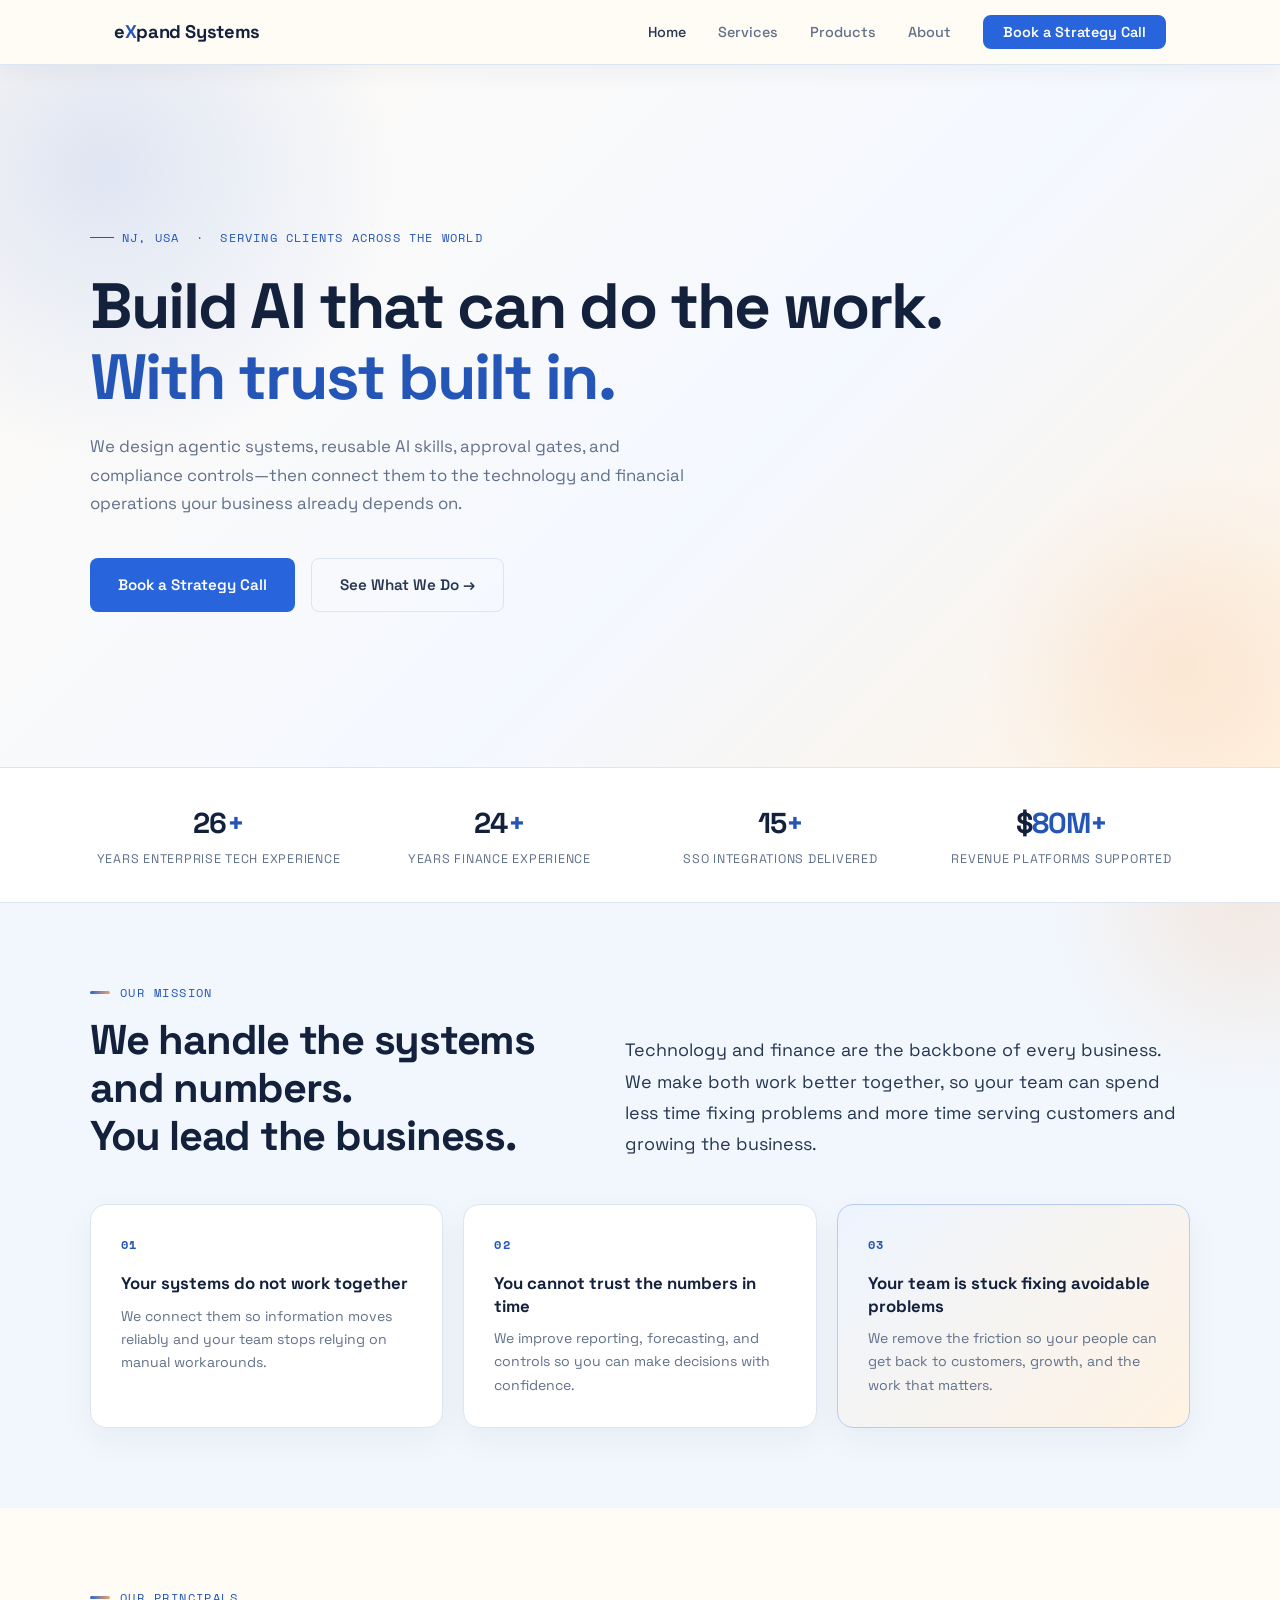
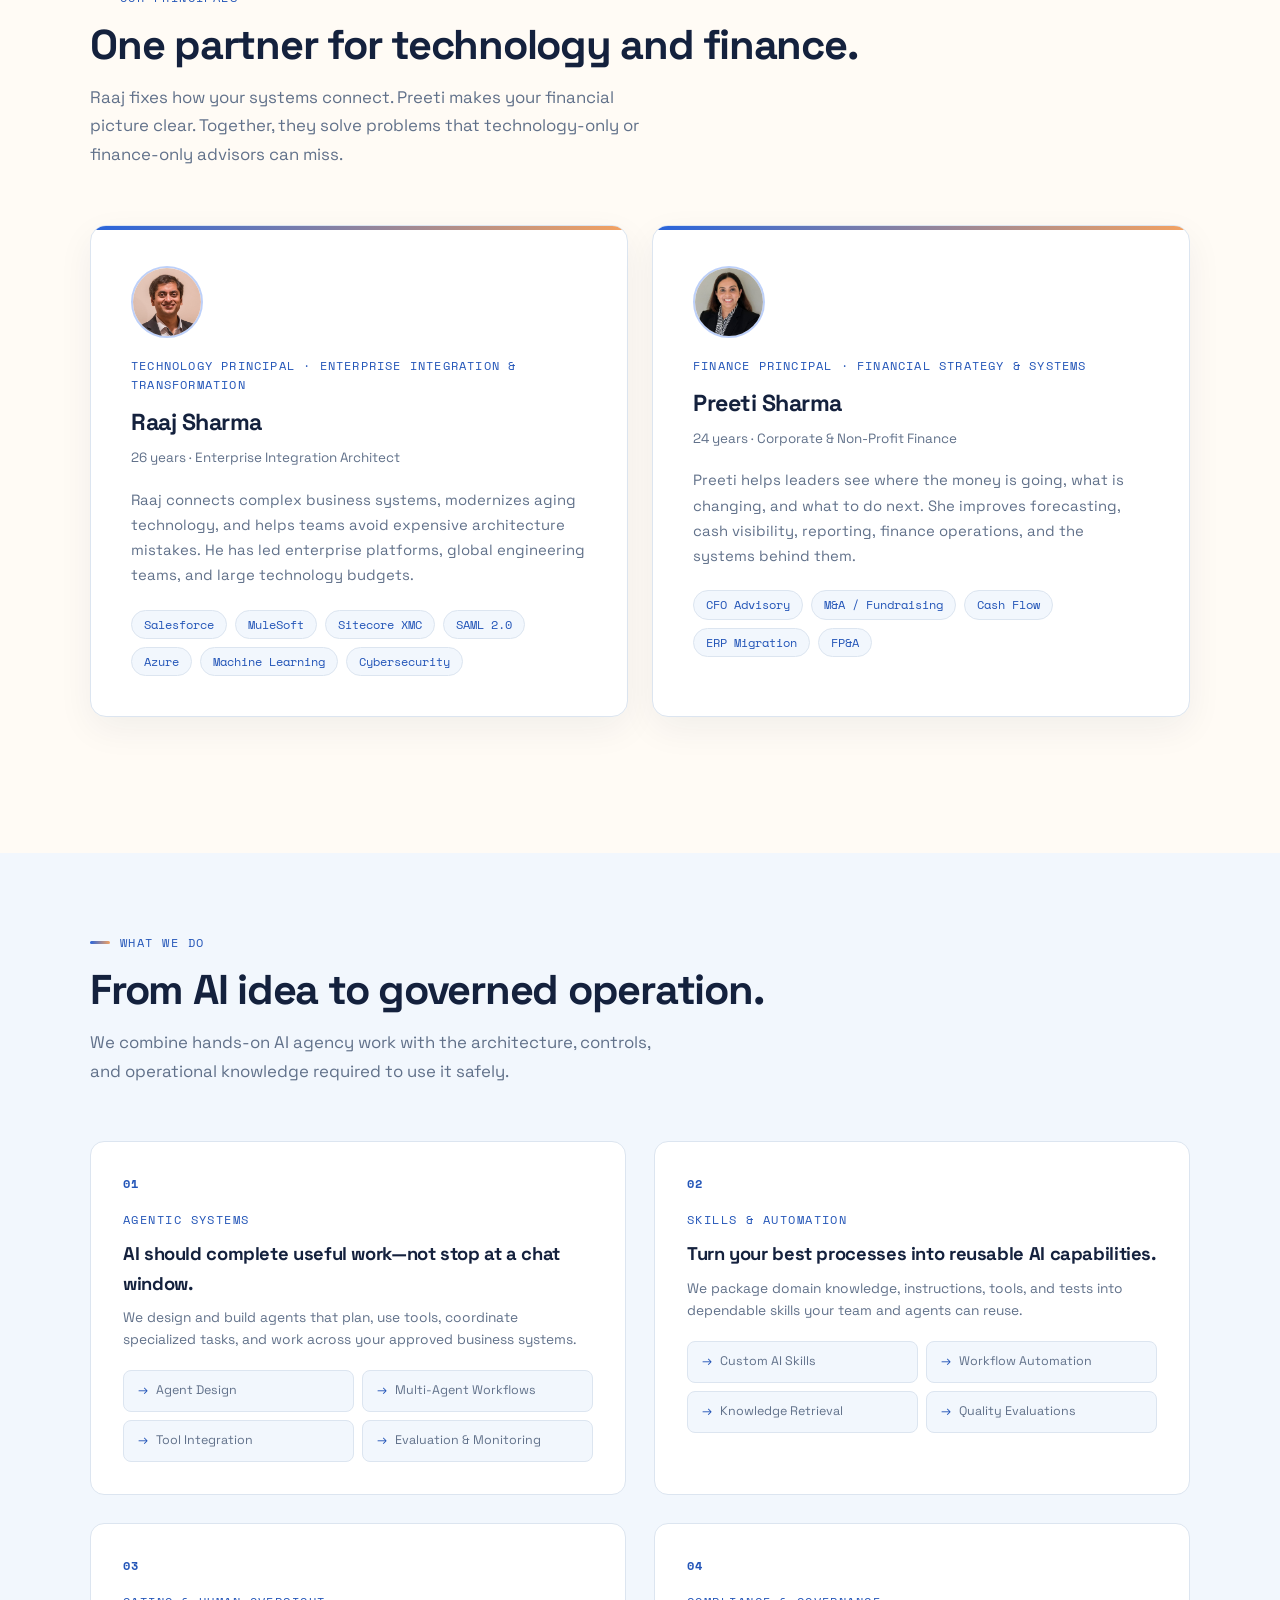
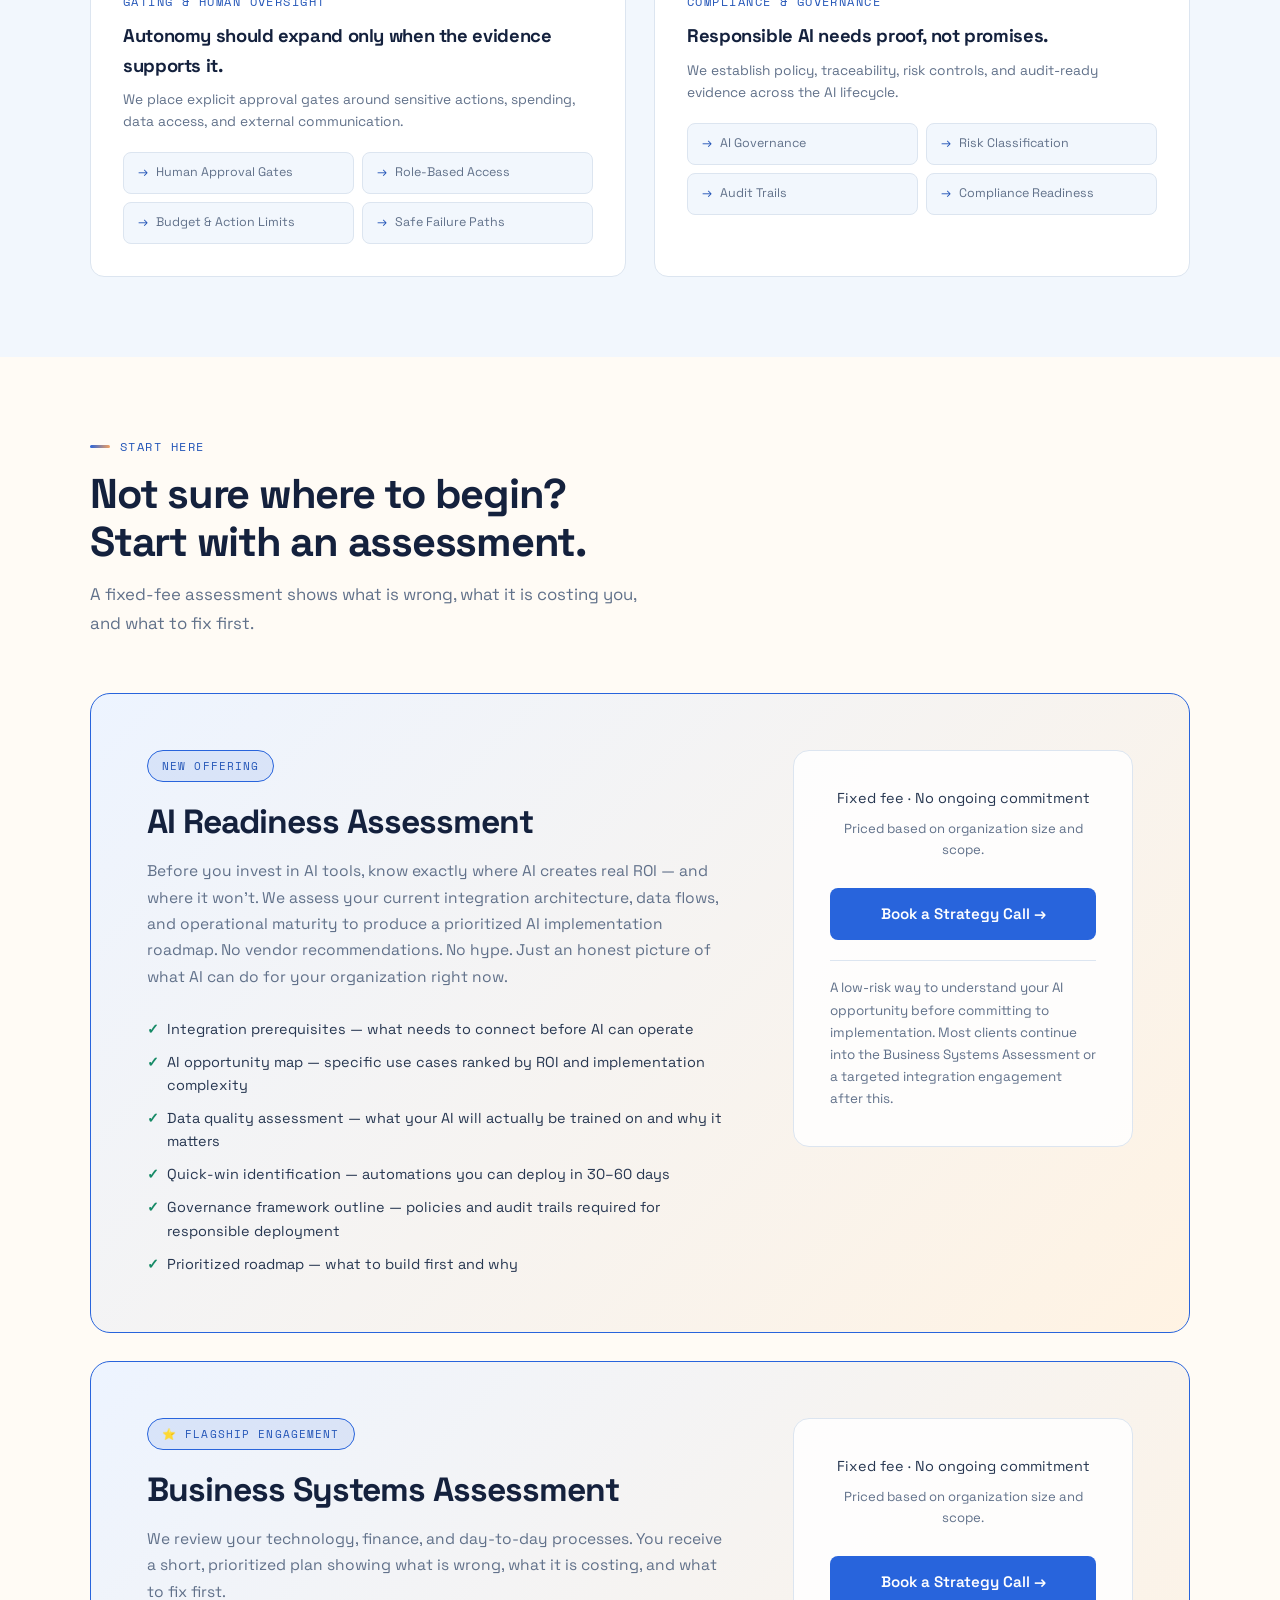
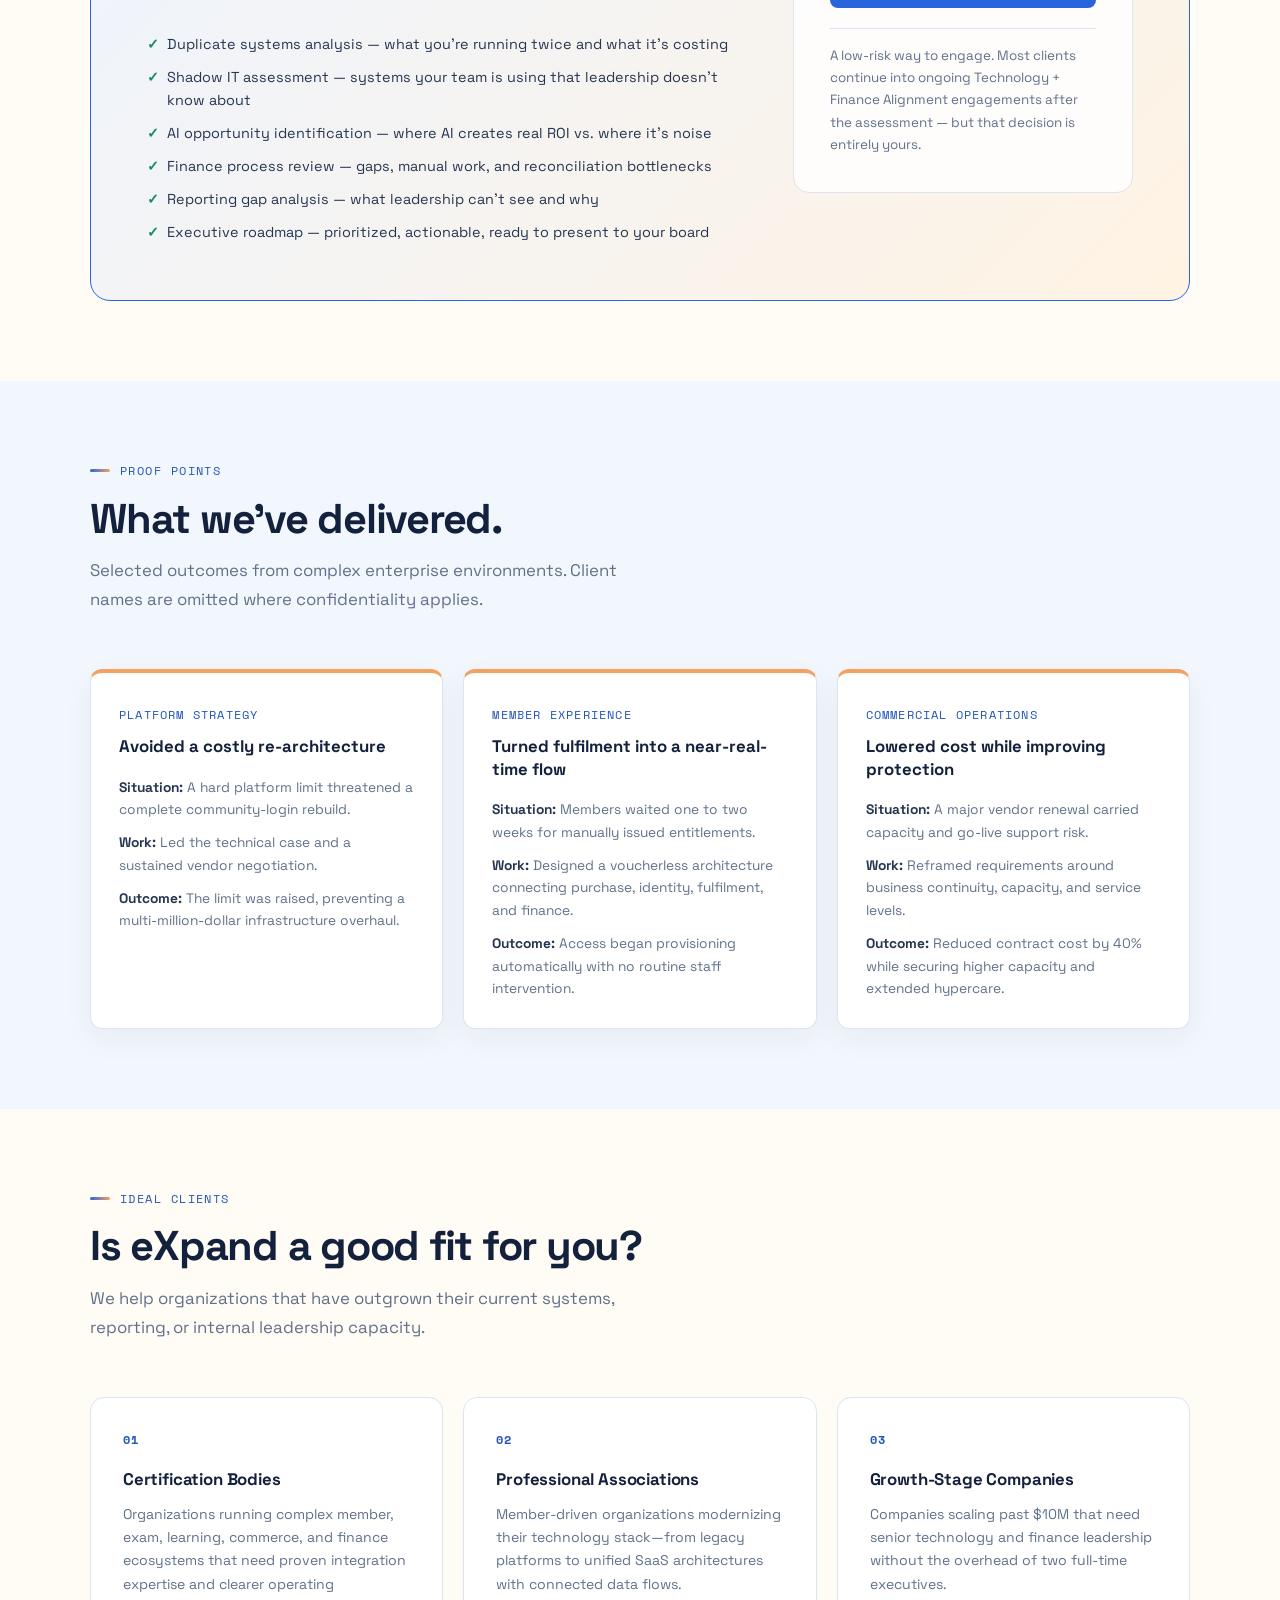
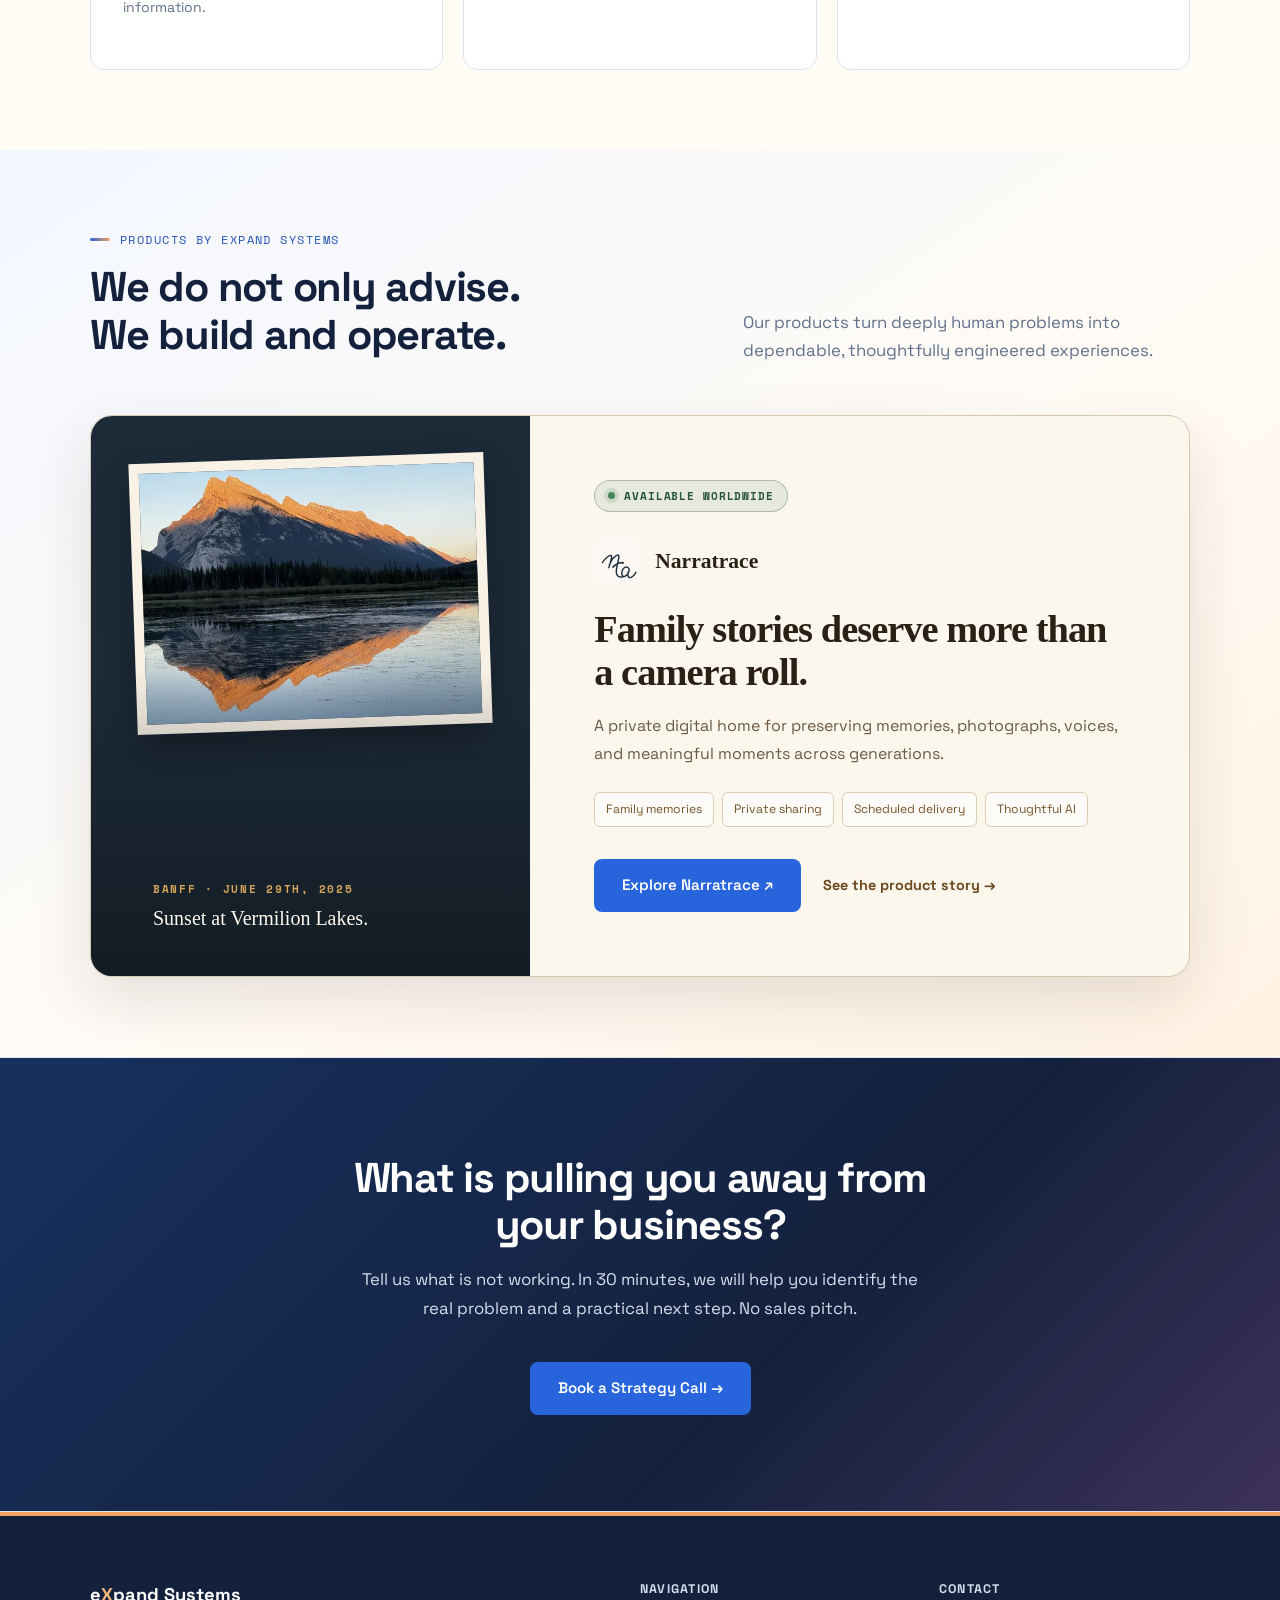
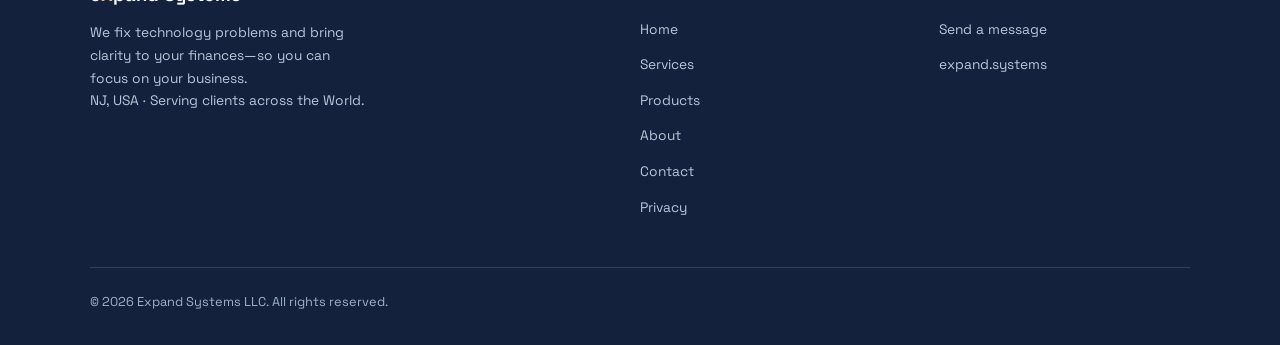
==== commit 2f8fcd71: "Refresh Expand Systems stylesheet cache" ====
--- a/index.html
+++ b/index.html
@@ -47,7 +47,7 @@
   <link rel="preconnect" href="https://fonts.googleapis.com" />
   <link rel="preconnect" href="https://fonts.gstatic.com" crossorigin />
   <link href="https://fonts.googleapis.com/css2?family=Space+Grotesk:wght@300;400;500;600;700&family=Space+Mono:wght@400;700&display=swap" rel="stylesheet" />
-  <link rel="stylesheet" href="style.css?v=20260830a" />
+  <link rel="stylesheet" href="style.css?v=20260830b" />
 </head>
 <body>
 
--- a/style.css
+++ b/style.css
@@ -329,7 +329,7 @@
 .narratrace-preview-visual { position: relative; min-height: 520px; padding: 42px; background: #1D2B38; overflow: hidden; }
 .narratrace-preview-visual::after { content: ''; position: absolute; inset: 0; background: linear-gradient(180deg,transparent 45%,rgba(15,22,28,.68)); pointer-events: none; }
 .narratrace-preview-visual picture { display: block; }
-.narratrace-preview-visual picture img { display: block; width: 100%; height: auto; aspect-ratio: 4 / 3; object-fit: cover; object-position: center; border: 10px solid #F8F1E5; box-shadow: 0 16px 35px rgba(0,0,0,.32); transform: rotate(-2deg); }
+.narratrace-preview-visual picture img { display: block; width: 100%; height: auto; border: 10px solid #F8F1E5; box-shadow: 0 16px 35px rgba(0,0,0,.32); transform: rotate(-2deg); }
 .memory-note { position: absolute; z-index: 1; left: 62px; right: 42px; bottom: 42px; color: #FFF9EE; font-family: Georgia,serif; font-size: 1.25rem; }
 .memory-note span { display: block; margin-bottom: 5px; color: #D3A25B; font: 600 .67rem 'Space Mono',monospace; letter-spacing: .16em; text-transform: uppercase; }
 .narratrace-preview-copy { display: flex; flex-direction: column; justify-content: center; padding: 64px; }
@@ -352,7 +352,7 @@
 .product-feature-visual::before { content: ''; position: absolute; width: 210px; height: 210px; top: -44px; right: -38px; border: 1px solid rgba(211,162,91,.35); border-radius: 50%; }
 .product-photo-frame { overflow: hidden; border: 12px solid #F8F1E5; background: #F8F1E5; box-shadow: 0 22px 50px rgba(0,0,0,.35); transform: rotate(-2deg); }
 .product-photo-frame picture { display: block; }
-.product-photo-frame img { display: block; width: 100%; height: auto; aspect-ratio: 4 / 3; object-fit: cover; object-position: center; }
+.product-photo-frame img { display: block; width: 100%; height: auto; }
 .product-memory-card { position: absolute; right: 24px; bottom: 28px; width: min(360px,calc(100% - 48px)); padding: 23px; border: 1px solid #DBC9AC; border-radius: 12px; background: #FCF7ED; box-shadow: 0 16px 35px rgba(0,0,0,.22); transform: rotate(1deg); }
 .product-memory-card span { color: #76552C; font: 700 .65rem 'Space Mono',monospace; letter-spacing: .12em; text-transform: uppercase; }
 .product-memory-card strong { display: block; margin: 7px 0; color: #2A2016; font: 700 1.2rem Georgia,serif; }
